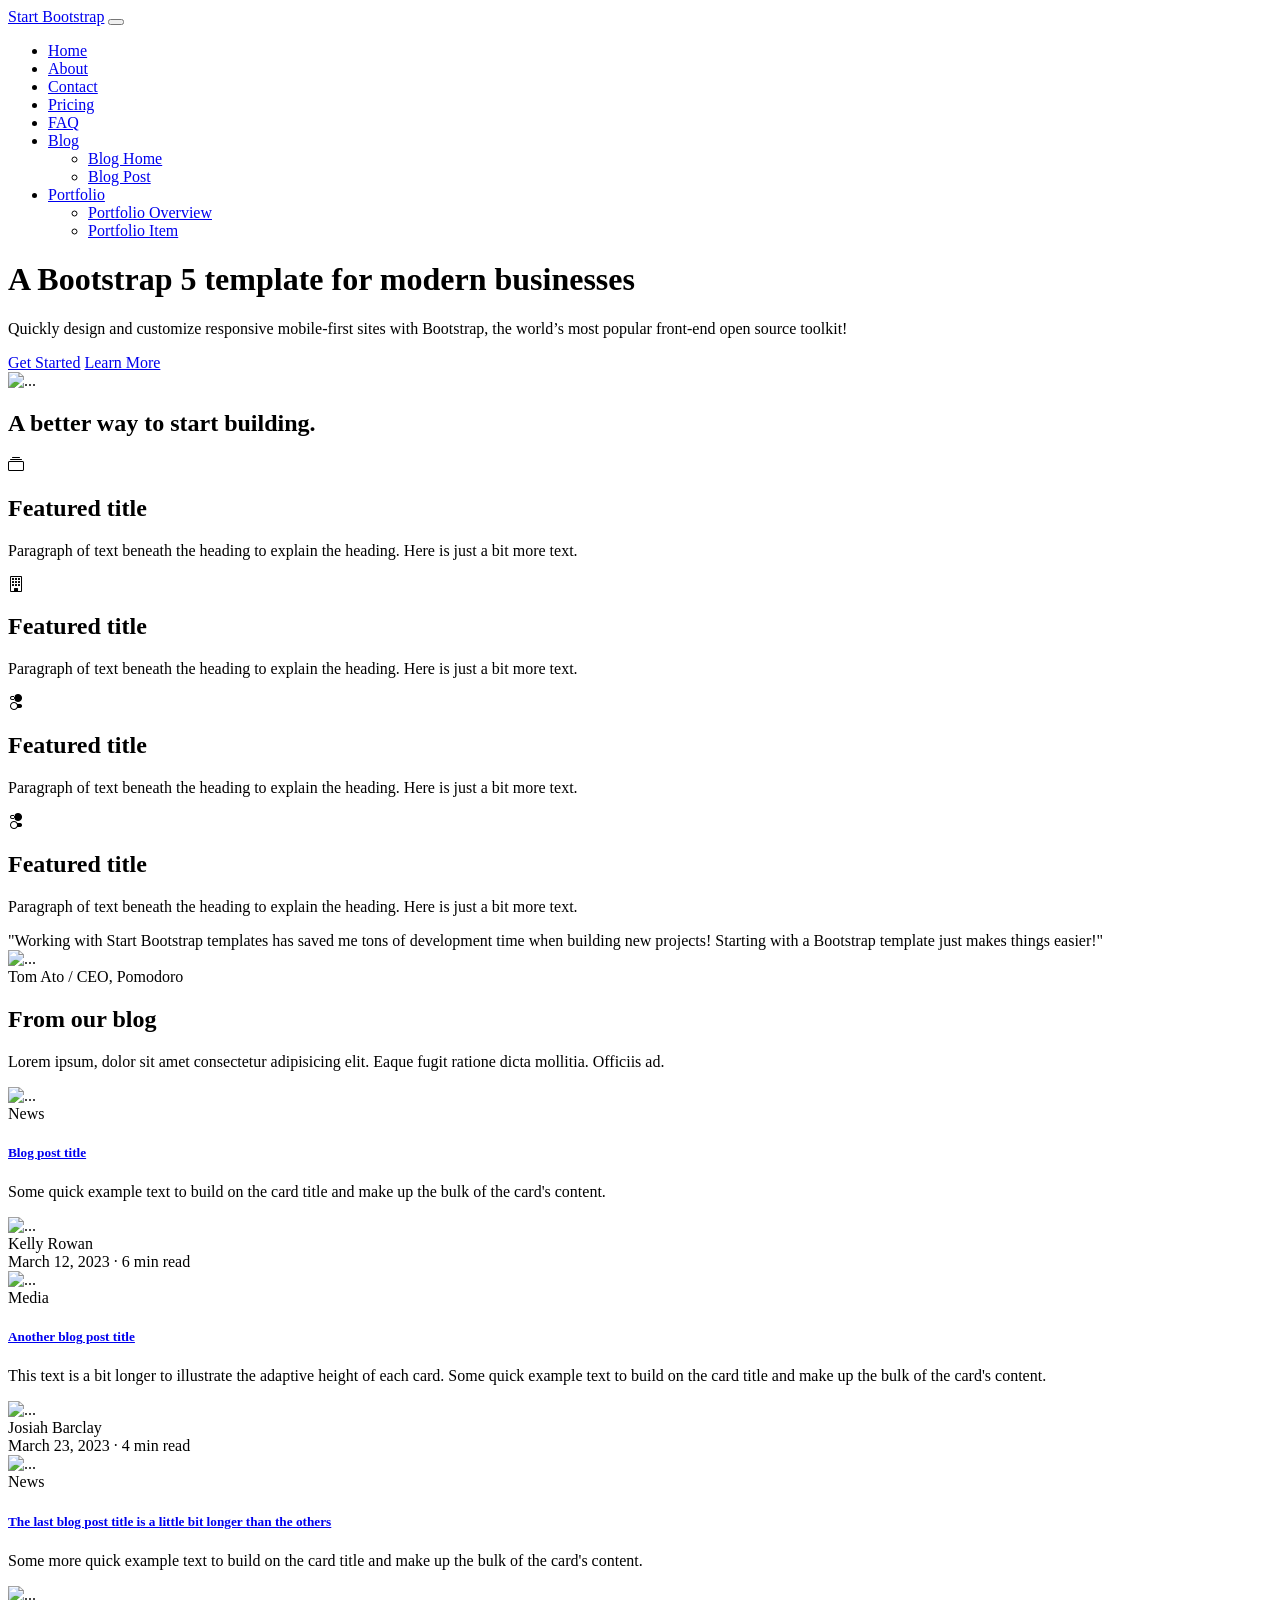
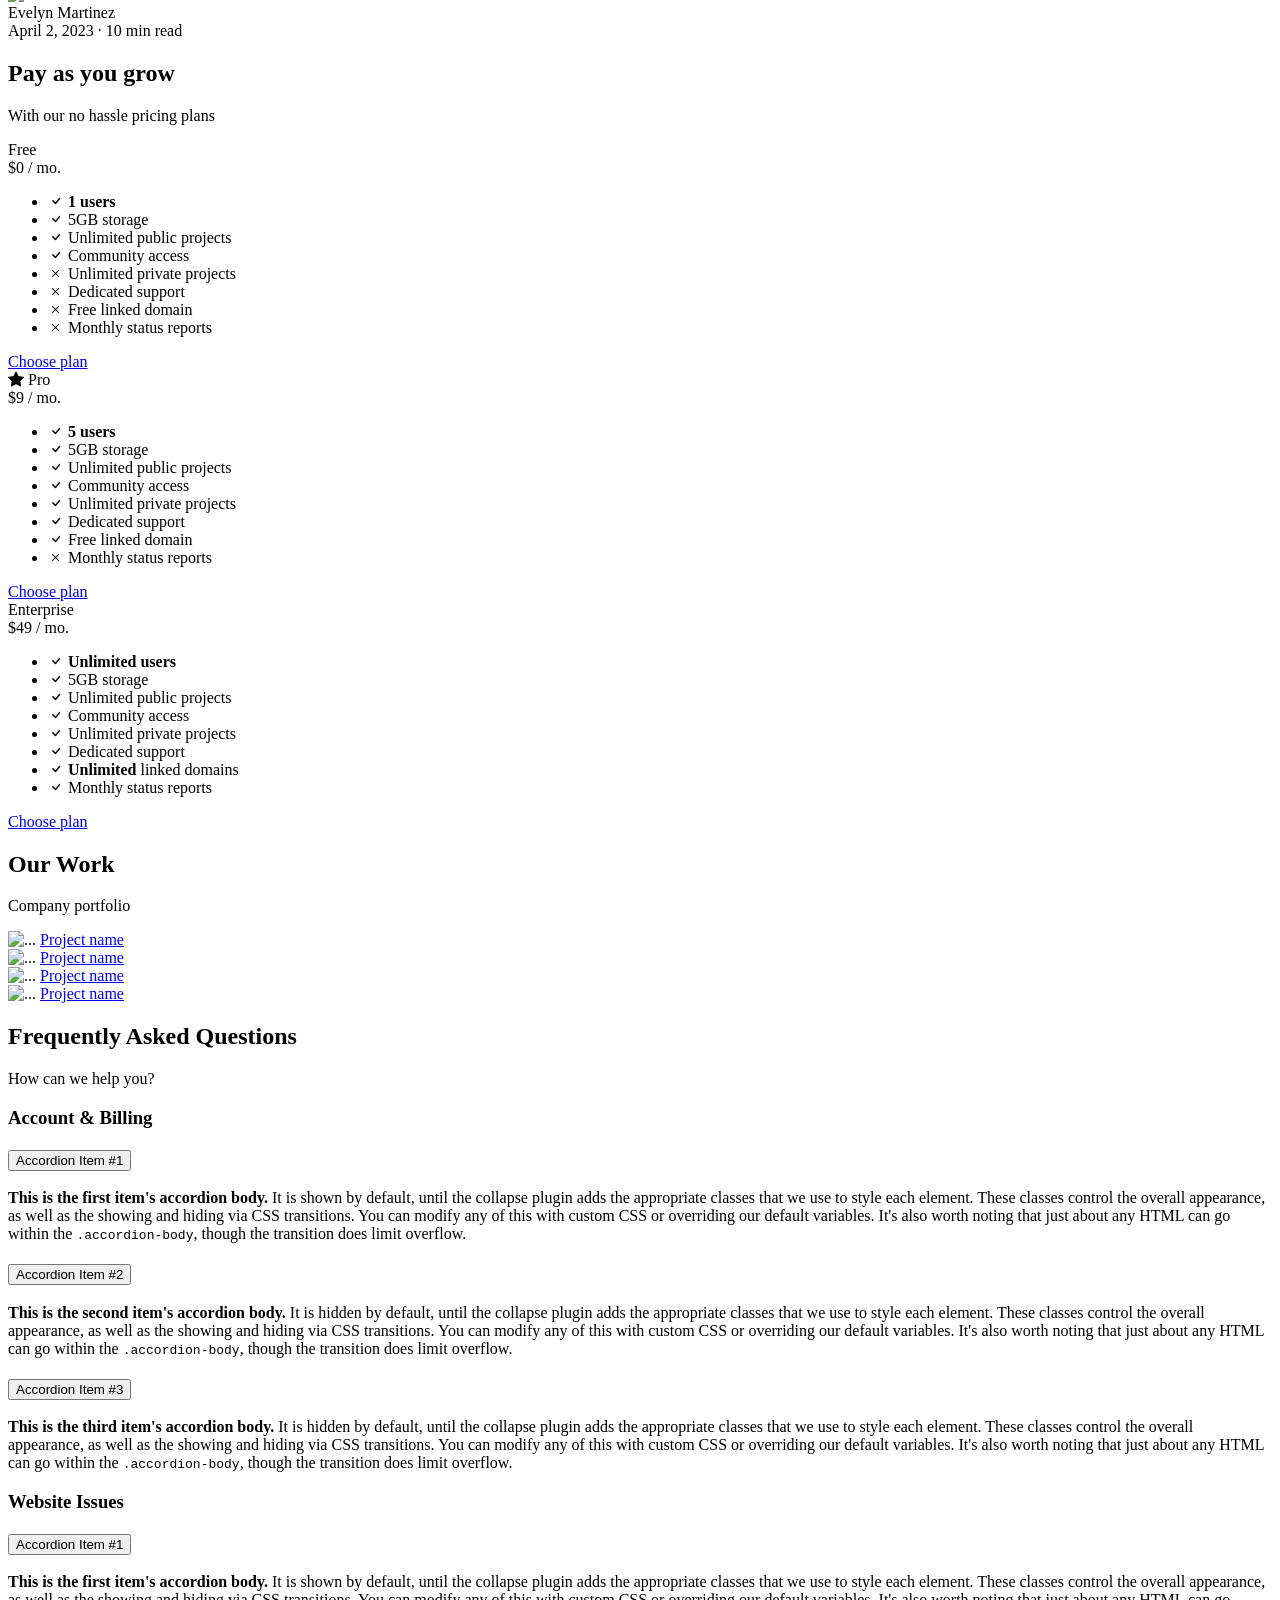
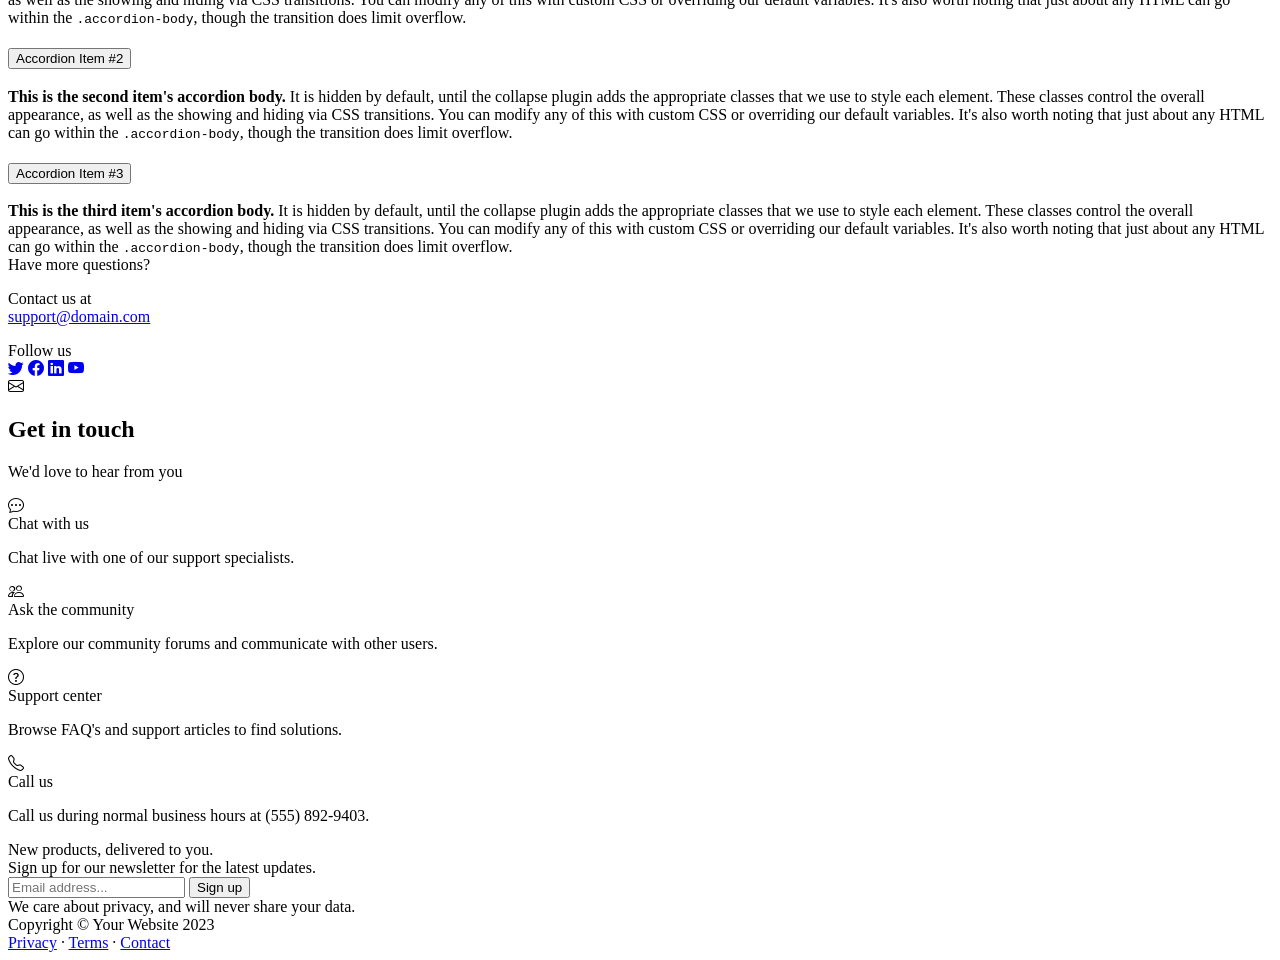
==== index.html @ d81dac45 "Initial commit" ====
<!DOCTYPE html>
<html lang="en">
    <head>
        <meta charset="utf-8" />
        <meta name="viewport" content="width=device-width, initial-scale=1, shrink-to-fit=no" />
        <meta name="description" content="" />
        <meta name="author" content="" />
        <title>Modern Business - Start Bootstrap Template</title>
        <!-- Favicon-->
        <link rel="icon" type="image/x-icon" href="assets/favicon.ico" />
        <!-- Bootstrap icons-->
        <link href="https://cdn.jsdelivr.net/npm/bootstrap-icons@1.5.0/font/bootstrap-icons.css" rel="stylesheet" />
        <!-- Core theme CSS (includes Bootstrap)-->
        <link href="css/styles.css" rel="stylesheet" />
    </head>
    <body class="d-flex flex-column h-100">
        <main class="flex-shrink-0">
            <!-- Navigation: persistent top bar for primary site routes -->
            <nav class="navbar navbar-expand-lg navbar-dark bg-dark">
                <div class="container px-5">
                    <a class="navbar-brand" href="index.html">Start Bootstrap</a>
                    <button class="navbar-toggler" type="button" data-bs-toggle="collapse" data-bs-target="#navbarSupportedContent" aria-controls="navbarSupportedContent" aria-expanded="false" aria-label="Toggle navigation"><span class="navbar-toggler-icon"></span></button>
                    <div class="collapse navbar-collapse" id="navbarSupportedContent">
                        <ul class="navbar-nav ms-auto mb-2 mb-lg-0">
                            <li class="nav-item"><a class="nav-link" href="index.html">Home</a></li>
                            <li class="nav-item"><a class="nav-link" href="about.html">About</a></li>
                            <li class="nav-item"><a class="nav-link" href="#contact">Contact</a></li>
                            <li class="nav-item"><a class="nav-link" href="#pricing">Pricing</a></li>
                            <li class="nav-item"><a class="nav-link" href="#faq">FAQ</a></li>
                            <li class="nav-item dropdown">
                                <a class="nav-link dropdown-toggle" id="navbarDropdownBlog" href="#" role="button" data-bs-toggle="dropdown" aria-expanded="false">Blog</a>
                                <ul class="dropdown-menu dropdown-menu-end" aria-labelledby="navbarDropdownBlog">
                                    <li><a class="dropdown-item" href="index.html#blog-home">Blog Home</a></li>
                                    <li><a class="dropdown-item" href="blog-post.html">Blog Post</a></li>
                                </ul>
                            </li>
                            <li class="nav-item dropdown">
                                <a class="nav-link dropdown-toggle" id="navbarDropdownPortfolio" href="#" role="button" data-bs-toggle="dropdown" aria-expanded="false">Portfolio</a>
                                <ul class="dropdown-menu dropdown-menu-end" aria-labelledby="navbarDropdownPortfolio">
                                    <li><a class="dropdown-item" href="index.html#portfolio-overview">Portfolio Overview</a></li>
                                    <li><a class="dropdown-item" href="portfolio-item.html">Portfolio Item</a></li>
                                </ul>
                            </li>
                        </ul>
                    </div>
                </div>
            </nav>
            <!-- Header: hero with primary messaging and CTA -->
            <header class="bg-dark py-5">
                <div class="container px-5">
                    <div class="row gx-5 align-items-center justify-content-center">
                        <div class="col-lg-8 col-xl-7 col-xxl-6">
                            <div class="my-5 text-center text-xl-start">
                                <h1 class="display-5 fw-bolder text-white mb-2">A Bootstrap 5 template for modern businesses</h1>
                                <p class="lead fw-normal text-white-50 mb-4">Quickly design and customize responsive mobile-first sites with Bootstrap, the world’s most popular front-end open source toolkit!</p>
                                <div class="d-grid gap-3 d-sm-flex justify-content-sm-center justify-content-xl-start">
                                    <a class="btn btn-primary btn-lg px-4 me-sm-3" href="#features">Get Started</a>
                                    <a class="btn btn-outline-light btn-lg px-4" href="#!">Learn More</a>
                                </div>
                            </div>
                        </div>
                        <div class="col-xl-5 col-xxl-6 d-none d-xl-block text-center"><img class="img-fluid rounded-3 my-5" src="https://dummyimage.com/600x400/343a40/6c757d" alt="..." width="600" height="400" /></div>
                    </div>
                </div>
            </header>
            <!-- Features section: four key value props -->
            <section class="py-5" id="features">
                <div class="container px-5 my-5">
                    <div class="row gx-5">
                        <div class="col-lg-4 mb-5 mb-lg-0"><h2 class="fw-bolder mb-0">A better way to start building.</h2></div>
                        <div class="col-lg-8">
                            <div class="row gx-5 row-cols-1 row-cols-md-2">
                                <div class="col mb-5 h-100">
                                    <div class="feature bg-primary bg-gradient text-white rounded-3 mb-3"><i class="bi bi-collection"></i></div>
                                    <h2 class="h5">Featured title</h2>
                                    <p class="mb-0">Paragraph of text beneath the heading to explain the heading. Here is just a bit more text.</p>
                                </div>
                                <div class="col mb-5 h-100">
                                    <div class="feature bg-primary bg-gradient text-white rounded-3 mb-3"><i class="bi bi-building"></i></div>
                                    <h2 class="h5">Featured title</h2>
                                    <p class="mb-0">Paragraph of text beneath the heading to explain the heading. Here is just a bit more text.</p>
                                </div>
                                <div class="col mb-5 mb-md-0 h-100">
                                    <div class="feature bg-primary bg-gradient text-white rounded-3 mb-3"><i class="bi bi-toggles2"></i></div>
                                    <h2 class="h5">Featured title</h2>
                                    <p class="mb-0">Paragraph of text beneath the heading to explain the heading. Here is just a bit more text.</p>
                                </div>
                                <div class="col h-100">
                                    <div class="feature bg-primary bg-gradient text-white rounded-3 mb-3"><i class="bi bi-toggles2"></i></div>
                                    <h2 class="h5">Featured title</h2>
                                    <p class="mb-0">Paragraph of text beneath the heading to explain the heading. Here is just a bit more text.</p>
                                </div>
                            </div>
                        </div>
                    </div>
                </div>
            </section>
            <!-- Testimonial section: social proof -->
            <div class="py-5 bg-light">
                <div class="container px-5 my-5">
                    <div class="row gx-5 justify-content-center">
                        <div class="col-lg-10 col-xl-7">
                            <div class="text-center">
                                <div class="fs-4 mb-4 fst-italic">"Working with Start Bootstrap templates has saved me tons of development time when building new projects! Starting with a Bootstrap template just makes things easier!"</div>
                                <div class="d-flex align-items-center justify-content-center">
                                    <img class="rounded-circle me-3" src="https://dummyimage.com/40x40/ced4da/6c757d" alt="..." width="40" height="40" />
                                    <div class="fw-bold">
                                        Tom Ato
                                        <span class="fw-bold text-primary mx-1">/</span>
                                        CEO, Pomodoro
                                    </div>
                                </div>
                            </div>
                        </div>
                    </div>
                </div>
            </div>
            <!-- Blog preview section: three recent posts preview -->
            <section class="py-5">
                <div class="container px-5 my-5">
                    <div class="row gx-5 justify-content-center">
                        <div class="col-lg-8 col-xl-6">
                            <div class="text-center">
                                <h2 class="fw-bolder">From our blog</h2>
                                <p class="lead fw-normal text-muted mb-5">Lorem ipsum, dolor sit amet consectetur adipisicing elit. Eaque fugit ratione dicta mollitia. Officiis ad.</p>
                            </div>
                        </div>
                    </div>
                    <div class="row gx-5">
                        <div class="col-lg-4 mb-5">
                            <div class="card h-100 shadow border-0">
                                <img class="card-img-top" src="https://dummyimage.com/600x350/ced4da/6c757d" alt="..." width="600" height="350" />
                                <div class="card-body p-4">
                                    <div class="badge bg-primary bg-gradient rounded-pill mb-2">News</div>
                                    <a class="text-decoration-none link-dark stretched-link" href="#!"><h5 class="card-title mb-3">Blog post title</h5></a>
                                    <p class="card-text mb-0">Some quick example text to build on the card title and make up the bulk of the card's content.</p>
                                </div>
                                <div class="card-footer p-4 pt-0 bg-transparent border-top-0">
                                    <div class="d-flex align-items-end justify-content-between">
                                        <div class="d-flex align-items-center">
                                            <img class="rounded-circle me-3" src="https://dummyimage.com/40x40/ced4da/6c757d" alt="..." width="40" height="40" />
                                            <div class="small">
                                                <div class="fw-bold">Kelly Rowan</div>
                                                <div class="text-muted">March 12, 2023 &middot; 6 min read</div>
                                            </div>
                                        </div>
                                    </div>
                                </div>
                            </div>
                        </div>
                        <div class="col-lg-4 mb-5">
                            <div class="card h-100 shadow border-0">
                                <img class="card-img-top" src="https://dummyimage.com/600x350/adb5bd/495057" alt="..." width="600" height="350" />
                                <div class="card-body p-4">
                                    <div class="badge bg-primary bg-gradient rounded-pill mb-2">Media</div>
                                    <a class="text-decoration-none link-dark stretched-link" href="#!"><h5 class="card-title mb-3">Another blog post title</h5></a>
                                    <p class="card-text mb-0">This text is a bit longer to illustrate the adaptive height of each card. Some quick example text to build on the card title and make up the bulk of the card's content.</p>
                                </div>
                                <div class="card-footer p-4 pt-0 bg-transparent border-top-0">
                                    <div class="d-flex align-items-end justify-content-between">
                                        <div class="d-flex align-items-center">
                                            <img class="rounded-circle me-3" src="https://dummyimage.com/40x40/ced4da/6c757d" alt="..." width="40" height="40" />
                                            <div class="small">
                                                <div class="fw-bold">Josiah Barclay</div>
                                                <div class="text-muted">March 23, 2023 &middot; 4 min read</div>
                                            </div>
                                        </div>
                                    </div>
                                </div>
                            </div>
                        </div>
                        <div class="col-lg-4 mb-5">
                            <div class="card h-100 shadow border-0">
                                <img class="card-img-top" src="https://dummyimage.com/600x350/6c757d/343a40" alt="..." width="600" height="350" />
                                <div class="card-body p-4">
                                    <div class="badge bg-primary bg-gradient rounded-pill mb-2">News</div>
                                    <a class="text-decoration-none link-dark stretched-link" href="#!"><h5 class="card-title mb-3">The last blog post title is a little bit longer than the others</h5></a>
                                    <p class="card-text mb-0">Some more quick example text to build on the card title and make up the bulk of the card's content.</p>
                                </div>
                                <div class="card-footer p-4 pt-0 bg-transparent border-top-0">
                                    <div class="d-flex align-items-end justify-content-between">
                                        <div class="d-flex align-items-center">
                                            <img class="rounded-circle me-3" src="https://dummyimage.com/40x40/ced4da/6c757d" alt="..." width="40" height="40" />
                                            <div class="small">
                                                <div class="fw-bold">Evelyn Martinez</div>
                                                <div class="text-muted">April 2, 2023 &middot; 10 min read</div>
                                            </div>
                                        </div>
                                    </div>
                                </div>
                            </div>
                        </div>
                    </div>
                    <!-- Pricing section: migrated from pricing.html -->
                    <section class="bg-light py-5" id="pricing">
                        <div class="container px-5 my-5">
                            <div class="text-center mb-5">
                                <h2 class="fw-bolder">Pay as you grow</h2>
                                <p class="lead fw-normal text-muted mb-0">With our no hassle pricing plans</p>
                            </div>
                            <div class="row gx-5 justify-content-center">
                                <div class="col-lg-6 col-xl-4">
                                    <div class="card mb-5 mb-xl-0">
                                        <div class="card-body p-5">
                                            <div class="small text-uppercase fw-bold text-muted">Free</div>
                                            <div class="mb-3"><span class="display-4 fw-bold">$0</span> <span class="text-muted">/ mo.</span></div>
                                            <ul class="list-unstyled mb-4">
                                                <li class="mb-2"><i class="bi bi-check text-primary"></i><strong> 1 users</strong></li>
                                                <li class="mb-2"><i class="bi bi-check text-primary"></i> 5GB storage</li>
                                                <li class="mb-2"><i class="bi bi-check text-primary"></i> Unlimited public projects</li>
                                                <li class="mb-2"><i class="bi bi-check text-primary"></i> Community access</li>
                                                <li class="mb-2 text-muted"><i class="bi bi-x"></i> Unlimited private projects</li>
                                                <li class="mb-2 text-muted"><i class="bi bi-x"></i> Dedicated support</li>
                                                <li class="mb-2 text-muted"><i class="bi bi-x"></i> Free linked domain</li>
                                                <li class="text-muted"><i class="bi bi-x"></i> Monthly status reports</li>
                                            </ul>
                                            <div class="d-grid"><a class="btn btn-outline-primary" href="#contact">Choose plan</a></div>
                                        </div>
                                    </div>
                                </div>
                                <div class="col-lg-6 col-xl-4">
                                    <div class="card mb-5 mb-xl-0">
                                        <div class="card-body p-5">
                                            <div class="small text-uppercase fw-bold"><i class="bi bi-star-fill text-warning"></i> Pro</div>
                                            <div class="mb-3"><span class="display-4 fw-bold">$9</span> <span class="text-muted">/ mo.</span></div>
                                            <ul class="list-unstyled mb-4">
                                                <li class="mb-2"><i class="bi bi-check text-primary"></i><strong> 5 users</strong></li>
                                                <li class="mb-2"><i class="bi bi-check text-primary"></i> 5GB storage</li>
                                                <li class="mb-2"><i class="bi bi-check text-primary"></i> Unlimited public projects</li>
                                                <li class="mb-2"><i class="bi bi-check text-primary"></i> Community access</li>
                                                <li class="mb-2"><i class="bi bi-check text-primary"></i> Unlimited private projects</li>
                                                <li class="mb-2"><i class="bi bi-check text-primary"></i> Dedicated support</li>
                                                <li class="mb-2"><i class="bi bi-check text-primary"></i> Free linked domain</li>
                                                <li class="text-muted"><i class="bi bi-x"></i> Monthly status reports</li>
                                            </ul>
                                            <div class="d-grid"><a class="btn btn-primary" href="#contact">Choose plan</a></div>
                                        </div>
                                    </div>
                                </div>
                                <div class="col-lg-6 col-xl-4">
                                    <div class="card">
                                        <div class="card-body p-5">
                                            <div class="small text-uppercase fw-bold text-muted">Enterprise</div>
                                            <div class="mb-3"><span class="display-4 fw-bold">$49</span> <span class="text-muted">/ mo.</span></div>
                                            <ul class="list-unstyled mb-4">
                                                <li class="mb-2"><i class="bi bi-check text-primary"></i><strong> Unlimited users</strong></li>
                                                <li class="mb-2"><i class="bi bi-check text-primary"></i> 5GB storage</li>
                                                <li class="mb-2"><i class="bi bi-check text-primary"></i> Unlimited public projects</li>
                                                <li class="mb-2"><i class="bi bi-check text-primary"></i> Community access</li>
                                                <li class="mb-2"><i class="bi bi-check text-primary"></i> Unlimited private projects</li>
                                                <li class="mb-2"><i class="bi bi-check text-primary"></i> Dedicated support</li>
                                                <li class="mb-2"><i class="bi bi-check text-primary"></i><strong> Unlimited</strong> linked domains</li>
                                                <li class="text-muted"><i class="bi bi-check text-primary"></i> Monthly status reports</li>
                                            </ul>
                                            <div class="d-grid"><a class="btn btn-outline-primary" href="#contact">Choose plan</a></div>
                                        </div>
                                    </div>
                                </div>
                            </div>
                        </div>
                    </section>
                    <!-- Portfolio Overview section: migrated summary from portfolio-overview.html -->
                    <section class="py-5 bg-light" id="portfolio-overview">
                        <div class="container px-5 my-5">
                            <div class="text-center mb-5">
                                <h2 class="fw-bolder">Our Work</h2>
                                <p class="lead fw-normal text-muted mb-0">Company portfolio</p>
                            </div>
                            <div class="row gx-5">
                                <div class="col-lg-6">
                                    <div class="position-relative mb-5">
                                        <img class="img-fluid rounded-3 mb-3" src="https://dummyimage.com/600x400/343a40/6c757d" alt="..." width="600" height="400" />
                                        <a class="h3 fw-bolder text-decoration-none link-dark stretched-link" href="portfolio-item.html">Project name</a>
                                    </div>
                                </div>
                                <div class="col-lg-6">
                                    <div class="position-relative mb-5">
                                        <img class="img-fluid rounded-3 mb-3" src="https://dummyimage.com/600x400/343a40/6c757d" alt="..." width="600" height="400" />
                                        <a class="h3 fw-bolder text-decoration-none link-dark stretched-link" href="portfolio-item.html">Project name</a>
                                    </div>
                                </div>
                                <div class="col-lg-6">
                                    <div class="position-relative mb-5 mb-lg-0">
                                        <img class="img-fluid rounded-3 mb-3" src="https://dummyimage.com/600x400/343a40/6c757d" alt="..." width="600" height="400" />
                                        <a class="h3 fw-bolder text-decoration-none link-dark stretched-link" href="portfolio-item.html">Project name</a>
                                    </div>
                                </div>
                                <div class="col-lg-6">
                                    <div class="position-relative">
                                        <img class="img-fluid rounded-3 mb-3" src="https://dummyimage.com/600x400/343a40/6c757d" alt="..." width="600" height="400" />
                                        <a class="h3 fw-bolder text-decoration-none link-dark stretched-link" href="portfolio-item.html">Project name</a>
                                    </div>
                                </div>
                            </div>
                        </div>
                    </section>
               
                    <!-- FAQ section: migrated from faq.html (second to last) -->
                    <section class="py-5" id="faq">
                        <div class="container px-5 my-5">
                            <div class="text-center mb-5">
                                <h2 class="fw-bolder">Frequently Asked Questions</h2>
                                <p class="lead fw-normal text-muted mb-0">How can we help you?</p>
                            </div>
                            <div class="row gx-5">
                                <div class="col-xl-8">
                                    <h3 class="fw-bolder mb-3">Account &amp; Billing</h3>
                                    <div class="accordion mb-5" id="accordionAccount">
                                        <div class="accordion-item">
                                            <h3 class="accordion-header" id="accHeadingOne"><button class="accordion-button" type="button" data-bs-toggle="collapse" data-bs-target="#accCollapseOne" aria-expanded="true" aria-controls="accCollapseOne">Accordion Item #1</button></h3>
                                            <div class="accordion-collapse collapse show" id="accCollapseOne" aria-labelledby="accHeadingOne" data-bs-parent="#accordionAccount">
                                                <div class="accordion-body"><strong>This is the first item's accordion body.</strong> It is shown by default, until the collapse plugin adds the appropriate classes that we use to style each element. These classes control the overall appearance, as well as the showing and hiding via CSS transitions. You can modify any of this with custom CSS or overriding our default variables. It's also worth noting that just about any HTML can go within the <code>.accordion-body</code>, though the transition does limit overflow.</div>
                                            </div>
                                        </div>
                                        <div class="accordion-item">
                                            <h3 class="accordion-header" id="accHeadingTwo"><button class="accordion-button collapsed" type="button" data-bs-toggle="collapse" data-bs-target="#accCollapseTwo" aria-expanded="false" aria-controls="accCollapseTwo">Accordion Item #2</button></h3>
                                            <div class="accordion-collapse collapse" id="accCollapseTwo" aria-labelledby="accHeadingTwo" data-bs-parent="#accordionAccount">
                                                <div class="accordion-body"><strong>This is the second item's accordion body.</strong> It is hidden by default, until the collapse plugin adds the appropriate classes that we use to style each element. These classes control the overall appearance, as well as the showing and hiding via CSS transitions. You can modify any of this with custom CSS or overriding our default variables. It's also worth noting that just about any HTML can go within the <code>.accordion-body</code>, though the transition does limit overflow.</div>
                                            </div>
                                        </div>
                                        <div class="accordion-item">
                                            <h3 class="accordion-header" id="accHeadingThree"><button class="accordion-button collapsed" type="button" data-bs-toggle="collapse" data-bs-target="#accCollapseThree" aria-expanded="false" aria-controls="accCollapseThree">Accordion Item #3</button></h3>
                                            <div class="accordion-collapse collapse" id="accCollapseThree" aria-labelledby="accHeadingThree" data-bs-parent="#accordionAccount">
                                                <div class="accordion-body"><strong>This is the third item's accordion body.</strong> It is hidden by default, until the collapse plugin adds the appropriate classes that we use to style each element. These classes control the overall appearance, as well as the showing and hiding via CSS transitions. You can modify any of this with custom CSS or overriding our default variables. It's also worth noting that just about any HTML can go within the <code>.accordion-body</code>, though the transition does limit overflow.</div>
                                            </div>
                                        </div>
                                    </div>
                                    <h3 class="fw-bolder mb-3">Website Issues</h3>
                                    <div class="accordion mb-5 mb-xl-0" id="accordionWebsite">
                                        <div class="accordion-item">
                                            <h3 class="accordion-header" id="webHeadingOne"><button class="accordion-button" type="button" data-bs-toggle="collapse" data-bs-target="#webCollapseOne" aria-expanded="true" aria-controls="webCollapseOne">Accordion Item #1</button></h3>
                                            <div class="accordion-collapse collapse show" id="webCollapseOne" aria-labelledby="webHeadingOne" data-bs-parent="#accordionWebsite">
                                                <div class="accordion-body"><strong>This is the first item's accordion body.</strong> It is shown by default, until the collapse plugin adds the appropriate classes that we use to style each element. These classes control the overall appearance, as well as the showing and hiding via CSS transitions. You can modify any of this with custom CSS or overriding our default variables. It's also worth noting that just about any HTML can go within the <code>.accordion-body</code>, though the transition does limit overflow.</div>
                                            </div>
                                        </div>
                                        <div class="accordion-item">
                                            <h3 class="accordion-header" id="webHeadingTwo"><button class="accordion-button collapsed" type="button" data-bs-toggle="collapse" data-bs-target="#webCollapseTwo" aria-expanded="false" aria-controls="webCollapseTwo">Accordion Item #2</button></h3>
                                            <div class="accordion-collapse collapse" id="webCollapseTwo" aria-labelledby="webHeadingTwo" data-bs-parent="#accordionWebsite">
                                                <div class="accordion-body"><strong>This is the second item's accordion body.</strong> It is hidden by default, until the collapse plugin adds the appropriate classes that we use to style each element. These classes control the overall appearance, as well as the showing and hiding via CSS transitions. You can modify any of this with custom CSS or overriding our default variables. It's also worth noting that just about any HTML can go within the <code>.accordion-body</code>, though the transition does limit overflow.</div>
                                            </div>
                                        </div>
                                        <div class="accordion-item">
                                            <h3 class="accordion-header" id="webHeadingThree"><button class="accordion-button collapsed" type="button" data-bs-toggle="collapse" data-bs-target="#webCollapseThree" aria-expanded="false" aria-controls="webCollapseThree">Accordion Item #3</button></h3>
                                            <div class="accordion-collapse collapse" id="webCollapseThree" aria-labelledby="webHeadingThree" data-bs-parent="#accordionWebsite">
                                                <div class="accordion-body"><strong>This is the third item's accordion body.</strong> It is hidden by default, until the collapse plugin adds the appropriate classes that we use to style each element. These classes control the overall appearance, as well as the showing and hiding via CSS transitions. You can modify any of this with custom CSS or overriding our default variables. It's also worth noting that just about any HTML can go within the <code>.accordion-body</code>, though the transition does limit overflow.</div>
                                            </div>
                                        </div>
                                    </div>
                                </div>
                                <div class="col-xl-4">
                                    <div class="card border-0 bg-light mt-xl-5">
                                        <div class="card-body p-4 py-lg-5">
                                            <div class="d-flex align-items-center justify-content-center">
                                                <div class="text-center">
                                                    <div class="h6 fw-bolder">Have more questions?</div>
                                                    <p class="text-muted mb-4">Contact us at<br /><a href="mailto:support@domain.com">support@domain.com</a></p>
                                                    <div class="h6 fw-bolder">Follow us</div>
                                                    <a class="fs-5 px-2 link-dark" href="#"><i class="bi-twitter"></i></a>
                                                    <a class="fs-5 px-2 link-dark" href="#"><i class="bi-facebook"></i></a>
                                                    <a class="fs-5 px-2 link-dark" href="#"><i class="bi-linkedin"></i></a>
                                                    <a class="fs-5 px-2 link-dark" href="#"><i class="bi-youtube"></i></a>
                                                </div>
                                            </div>
                                        </div>
                                    </div>
                                </div>
                            </div>
                        </div>
                    </section>
                    <!-- Contact section: last before footer -->
                    <section class="py-5" id="contact">
                        <div class="container px-5">
                            <div class="bg-light rounded-3 py-5 px-4 px-md-5 mb-5">
                                <div class="text-center mb-5">
                                    <div class="feature bg-primary bg-gradient text-white rounded-3 mb-3"><i class="bi bi-envelope"></i></div>
                                    <h2 class="fw-bolder">Get in touch</h2>
                                    <p class="lead fw-normal text-muted mb-0">We'd love to hear from you</p>
                                </div>
                            <div class="row gx-5 justify-content-center">
                                <div class="col-lg-8 col-xl-6">
                                    <!--
                                      PANDA CONTACT FORM
                                      ==================
                                      This block renders the Panda Contact Form.

                                      Usage:
                                      - Place the <div data-panda-contact> where the form should appear.
                                      - The external script automatically renders the form and handles submission.

                                      Required:
                                      - data-panda-contact  → form mount point
                                      - data-endpoint       → backend POST URL (Supabase function)
                                      - data-to-email       → destination email (validated server-side)

                                      Rules:
                                      - Do NOT add a <form> inside this div.
                                      - Do NOT add input fields manually.
                                      - Do NOT remove required data attributes.
                                      - Include the script ONLY ONCE per page.
                                    -->
                                    <div
                                      data-panda-contact
                                      data-endpoint="https://bfwqdadlcyndtaqmqtci.supabase.co/functions/v1/panda-contact"
                                      data-to-email="contact@yourdomain.com"
                                      data-success="Thanks! We’ll get back to you shortly."
                                    ></div>
                                </div>
                            </div>
                            </div>
                            <div class="row gx-5 row-cols-2 row-cols-lg-4 py-5">
                                <div class="col">
                                    <div class="feature bg-primary bg-gradient text-white rounded-3 mb-3"><i class="bi bi-chat-dots"></i></div>
                                    <div class="h5 mb-2">Chat with us</div>
                                    <p class="text-muted mb-0">Chat live with one of our support specialists.</p>
                                </div>
                                <div class="col">
                                    <div class="feature bg-primary bg-gradient text-white rounded-3 mb-3"><i class="bi bi-people"></i></div>
                                    <div class="h5">Ask the community</div>
                                    <p class="text-muted mb-0">Explore our community forums and communicate with other users.</p>
                                </div>
                                <div class="col">
                                    <div class="feature bg-primary bg-gradient text-white rounded-3 mb-3"><i class="bi bi-question-circle"></i></div>
                                    <div class="h5">Support center</div>
                                    <p class="text-muted mb-0">Browse FAQ's and support articles to find solutions.</p>
                                </div>
                                <div class="col">
                                    <div class="feature bg-primary bg-gradient text-white rounded-3 mb-3"><i class="bi bi-telephone"></i></div>
                                    <div class="h5">Call us</div>
                                    <p class="text-muted mb-0">Call us during normal business hours at (555) 892-9403.</p>
                                </div>
                            </div>
                        </div>
                    </section>

                    <!-- Call to action: newsletter sign-up prompt -->
                    <aside class="bg-primary bg-gradient rounded-3 p-4 p-sm-5 mt-5">
                        <div class="d-flex align-items-center justify-content-between flex-column flex-xl-row text-center text-xl-start">
                            <div class="mb-4 mb-xl-0">
                                <div class="fs-3 fw-bold text-white">New products, delivered to you.</div>
                                <div class="text-white-50">Sign up for our newsletter for the latest updates.</div>
                            </div>
                            <div class="ms-xl-4">
                                <div class="input-group mb-2">
                                    <input class="form-control" type="text" placeholder="Email address..." aria-label="Email address..." aria-describedby="button-newsletter" />
                                    <button class="btn btn-outline-light" id="button-newsletter" type="button">Sign up</button>
                                </div>
                                <div class="small text-white-50">We care about privacy, and will never share your data.</div>
                            </div>
                        </div>
                    </aside>
                </div>
            </section>
            
        </main>
        <!-- Footer-->
        <footer class="bg-dark py-4 mt-auto">
            <div class="container px-5">
                <div class="row align-items-center justify-content-between flex-column flex-sm-row">
                    <div class="col-auto"><div class="small m-0 text-white">Copyright &copy; Your Website 2023</div></div>
                    <div class="col-auto">
                        <a class="link-light small" href="#!">Privacy</a>
                        <span class="text-white mx-1">&middot;</span>
                        <a class="link-light small" href="#!">Terms</a>
                        <span class="text-white mx-1">&middot;</span>
                        <a class="link-light small" href="#!">Contact</a>
                    </div>
                </div>
            </div>
        </footer>
        <!-- Bootstrap core JS-->
        <script src="https://cdn.jsdelivr.net/npm/bootstrap@5.2.3/dist/js/bootstrap.bundle.min.js"></script>
        <!-- Core theme JS-->
        <script src="js/scripts.js"></script>
        <!-- Panda Contact Form Script (required) -->
        <script src="https://bfwqdadlcyndtaqmqtci.supabase.co/storage/v1/object/public/pandajs/panda-contact.js" defer></script>

             <!--
          PANDA ELEMENT SELECTION SCRIPT
          ===============================
          Captures all element clicks inside the iframe and sends metadata to Bubble via postMessage.
          Metadata captured: url, width, height, alt
            ⚠ Do NOT remove or modify this script unless explicitly instructed by the admin.
        -->
        <script src="https://bfwqdadlcyndtaqmqtci.supabase.co/storage/v1/object/public/pandajs/panda-element-selection.js" defer></script>

        <!--
          PANDA BRANDING SCRIPT
          ====================
          Handles Panda-specific branding, logos, placeholders, and runtime injection for the iframe/editor.
            ⚠ Do NOT remove or modify this script unless explicitly instructed by the admin.
        -->
        <script src="https://bfwqdadlcyndtaqmqtci.supabase.co/storage/v1/object/public/pandajs/panda-branding.js" defer></script>
        <!--
          PANDA AUTO RELOAD SCRIPT
          ====================
          Handles Panda HMR solution built on railway to hot reload changes in preview.
            ⚠ Do NOT remove or modify this script unless explicitly instructed by the admin.
        -->
        <script>
        const es = new EventSource("/__hmr");
        es.onmessage = () => location.reload();
        </script>
    </body>
</html>
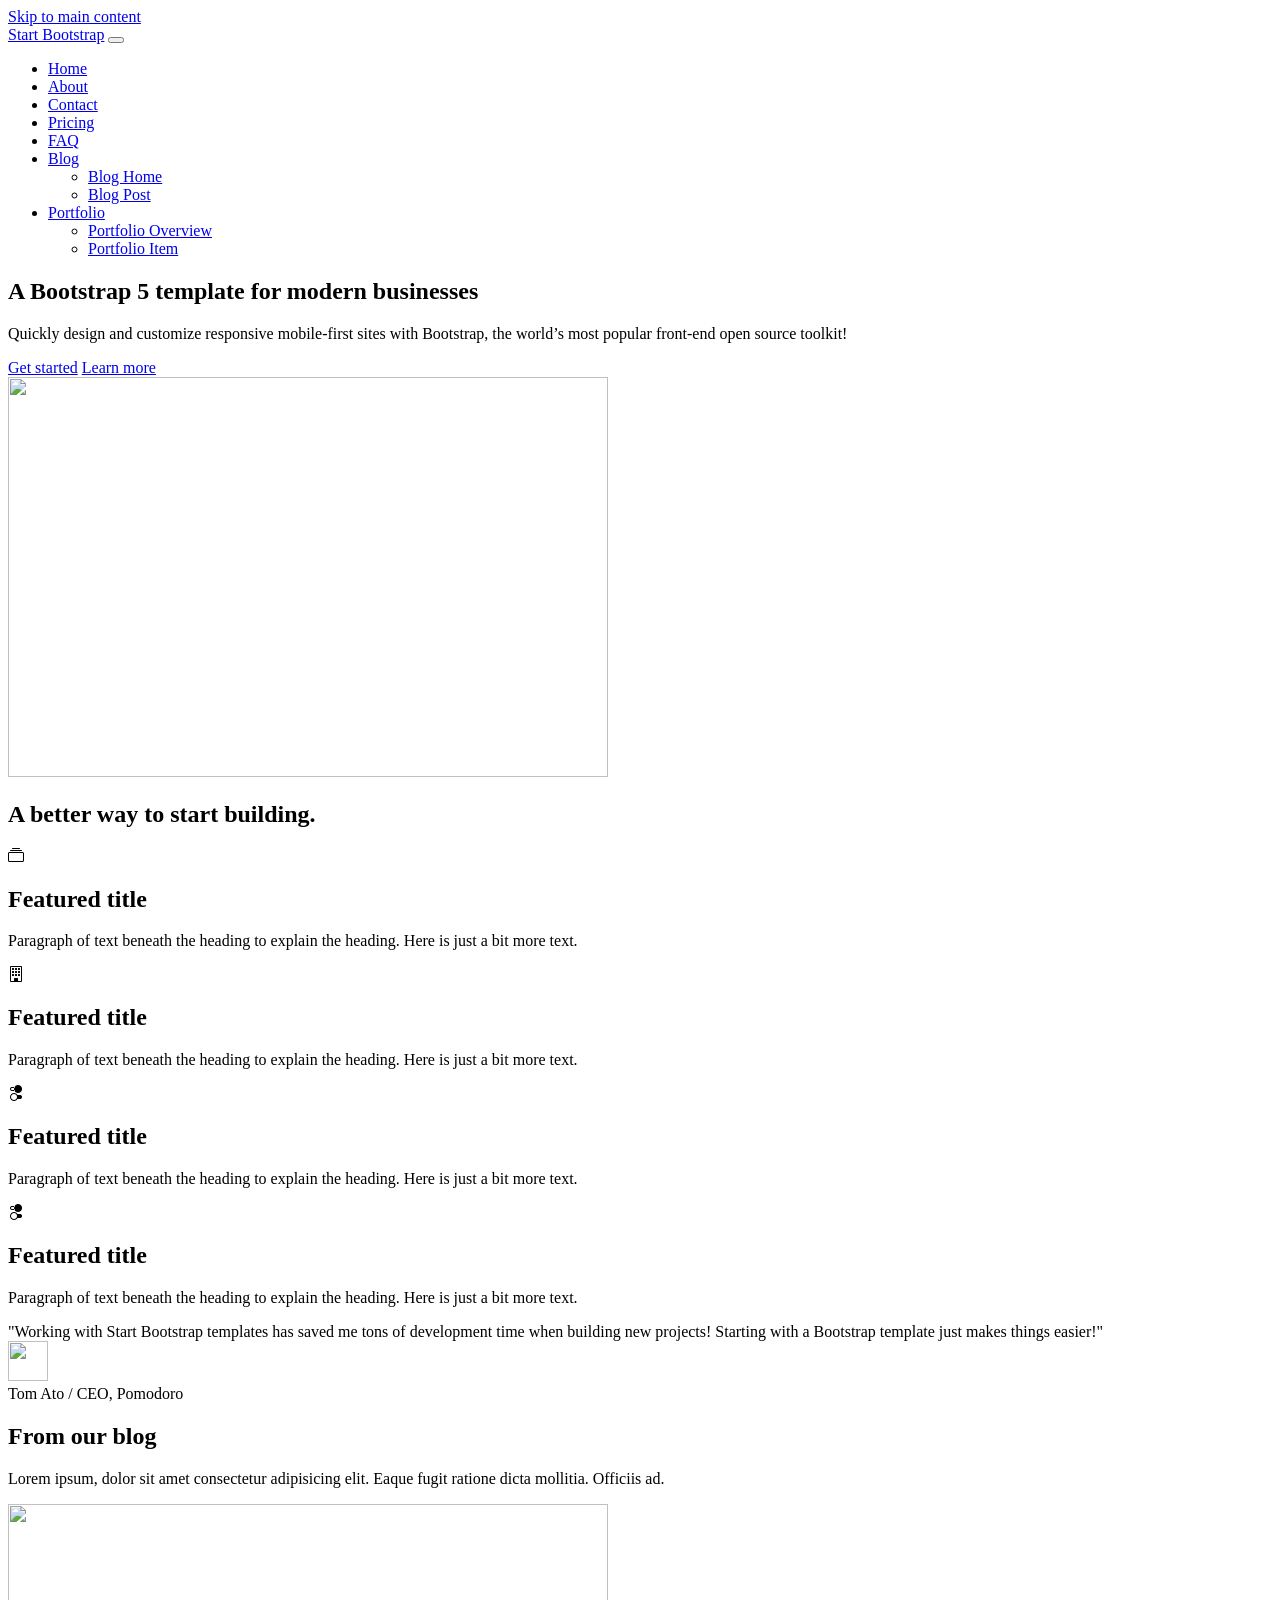
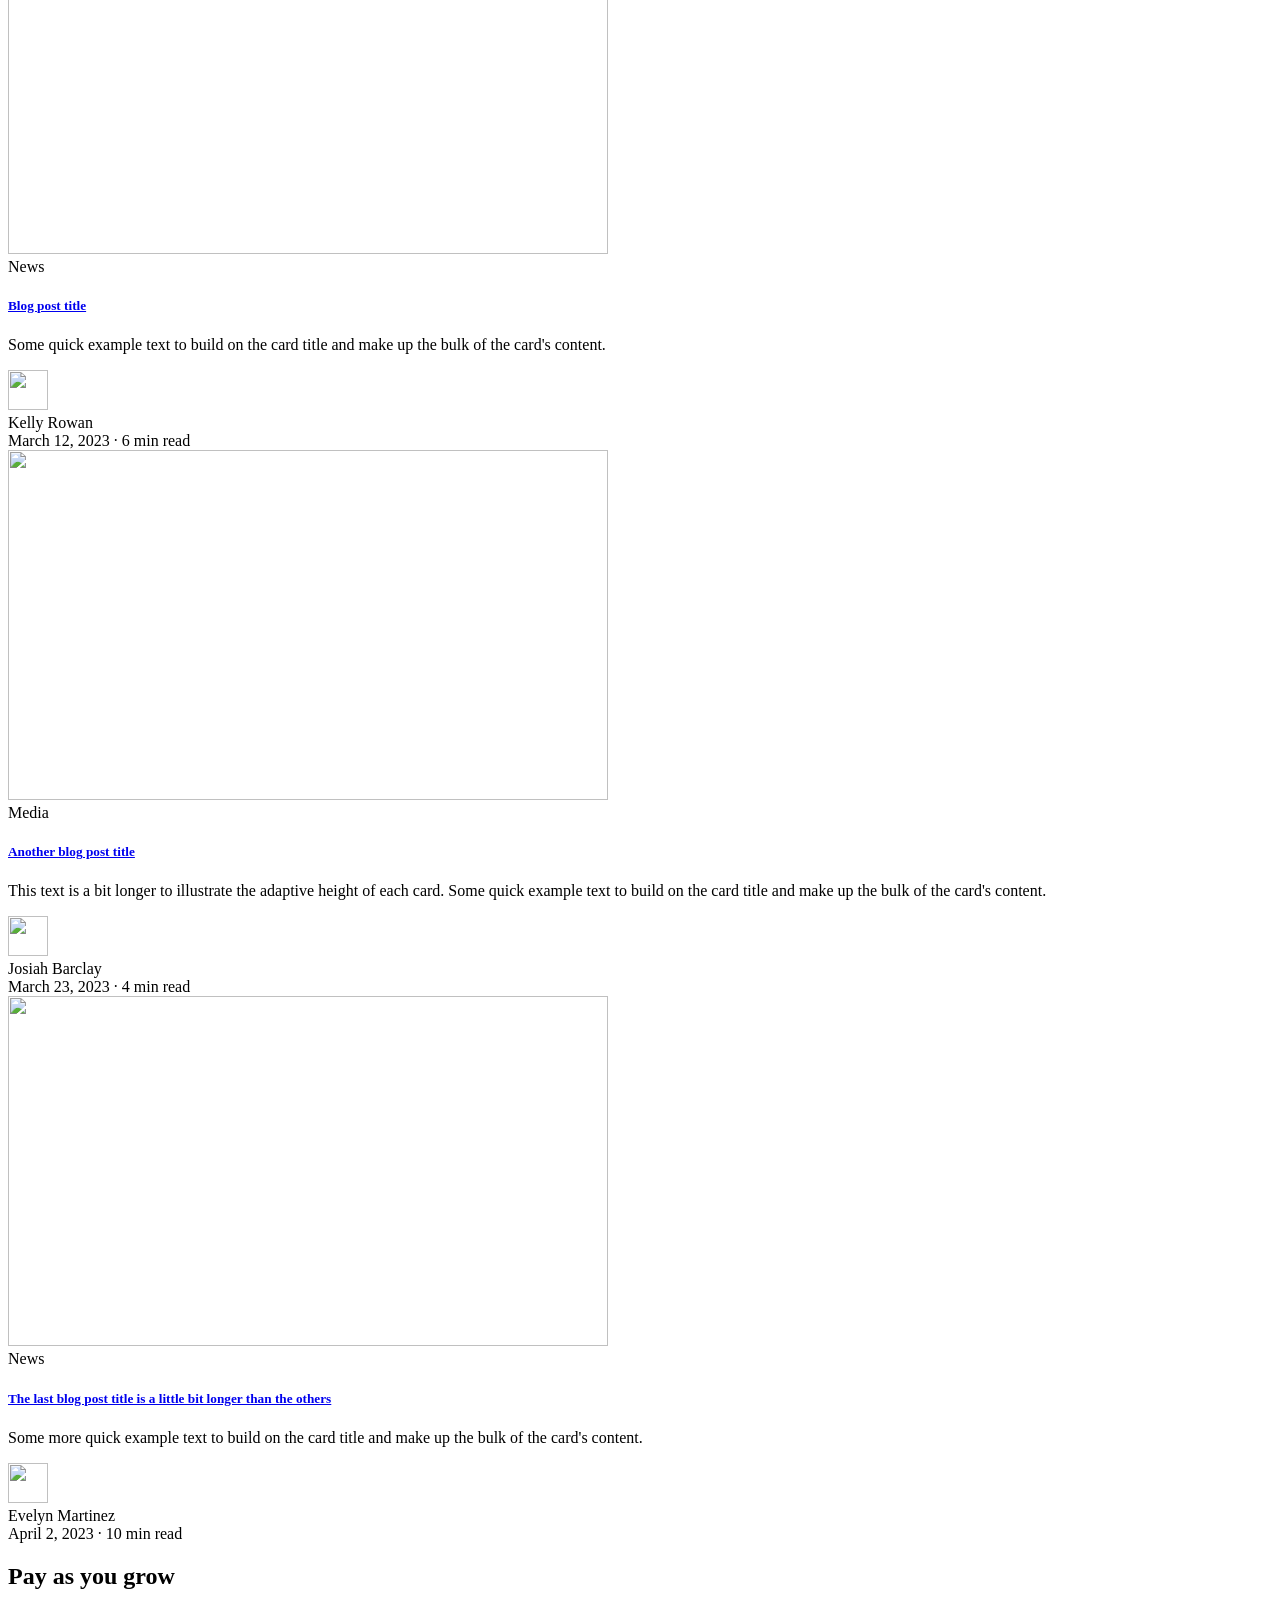
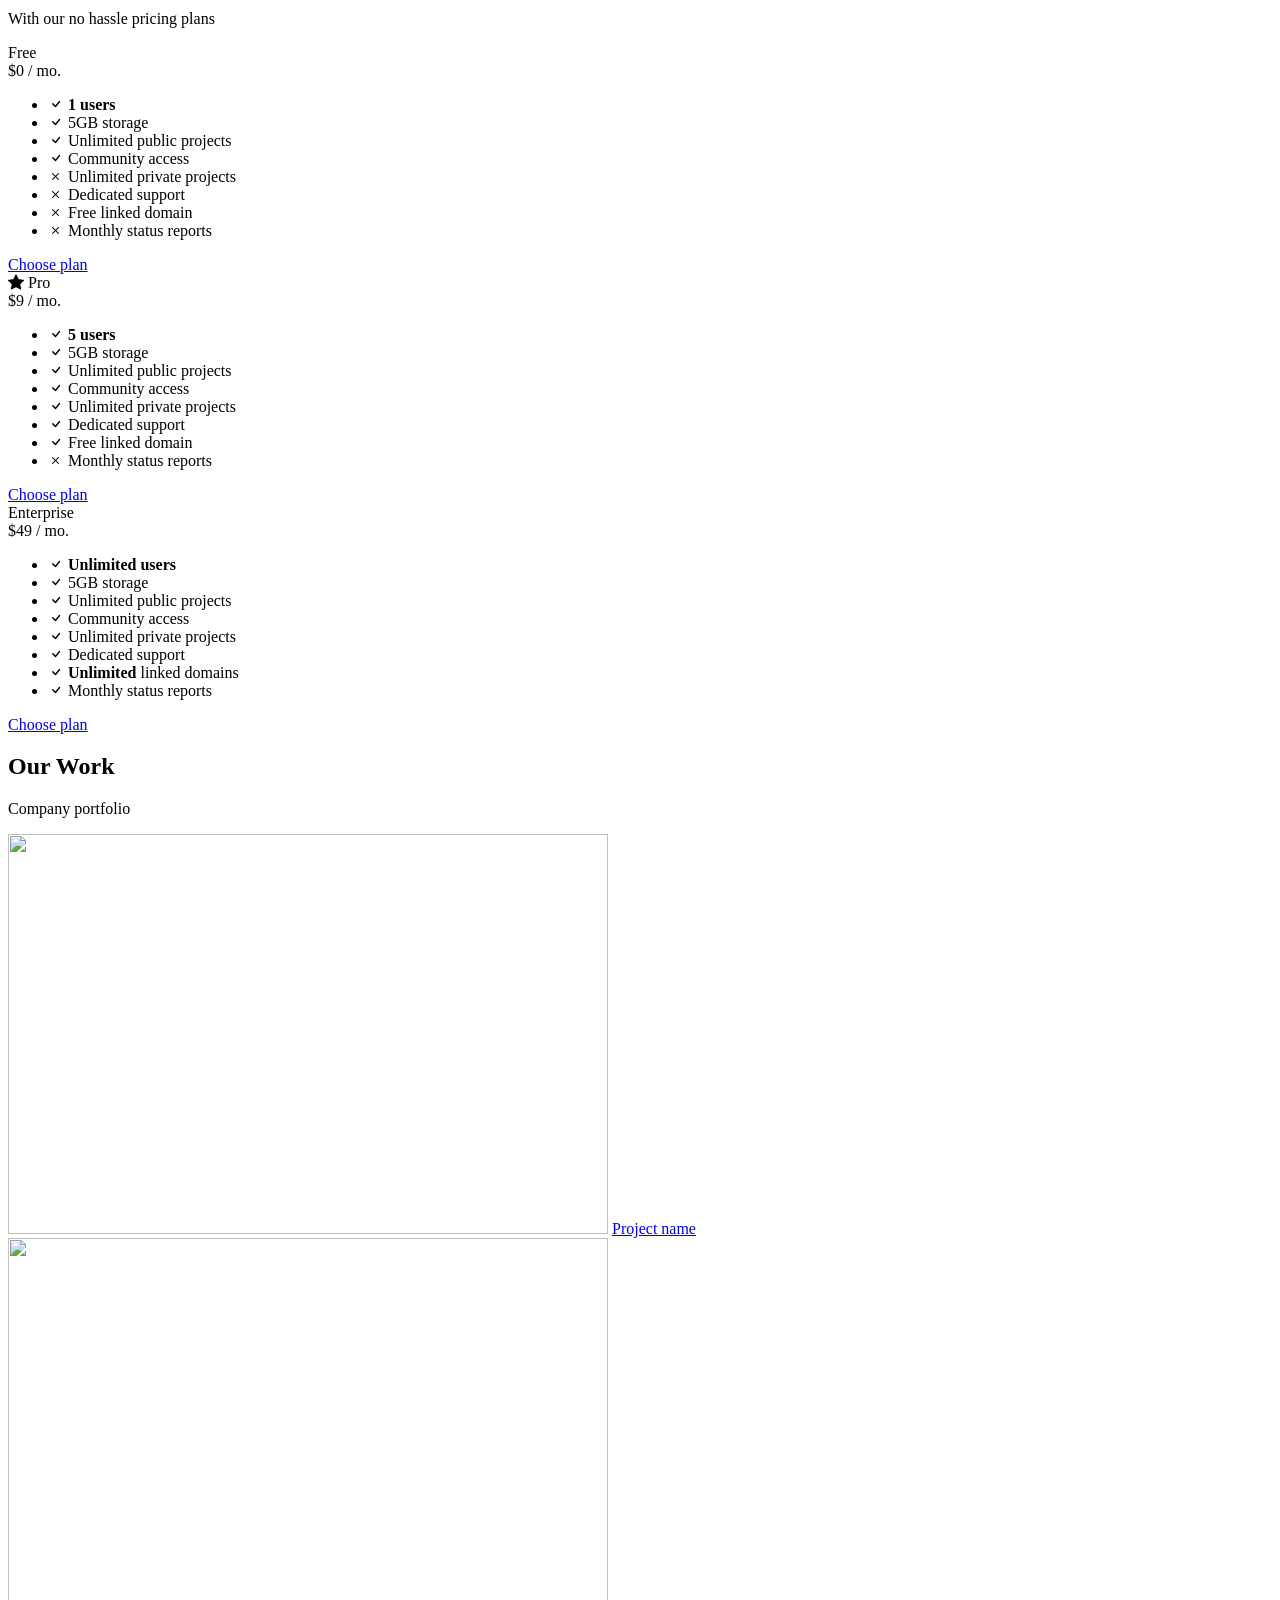
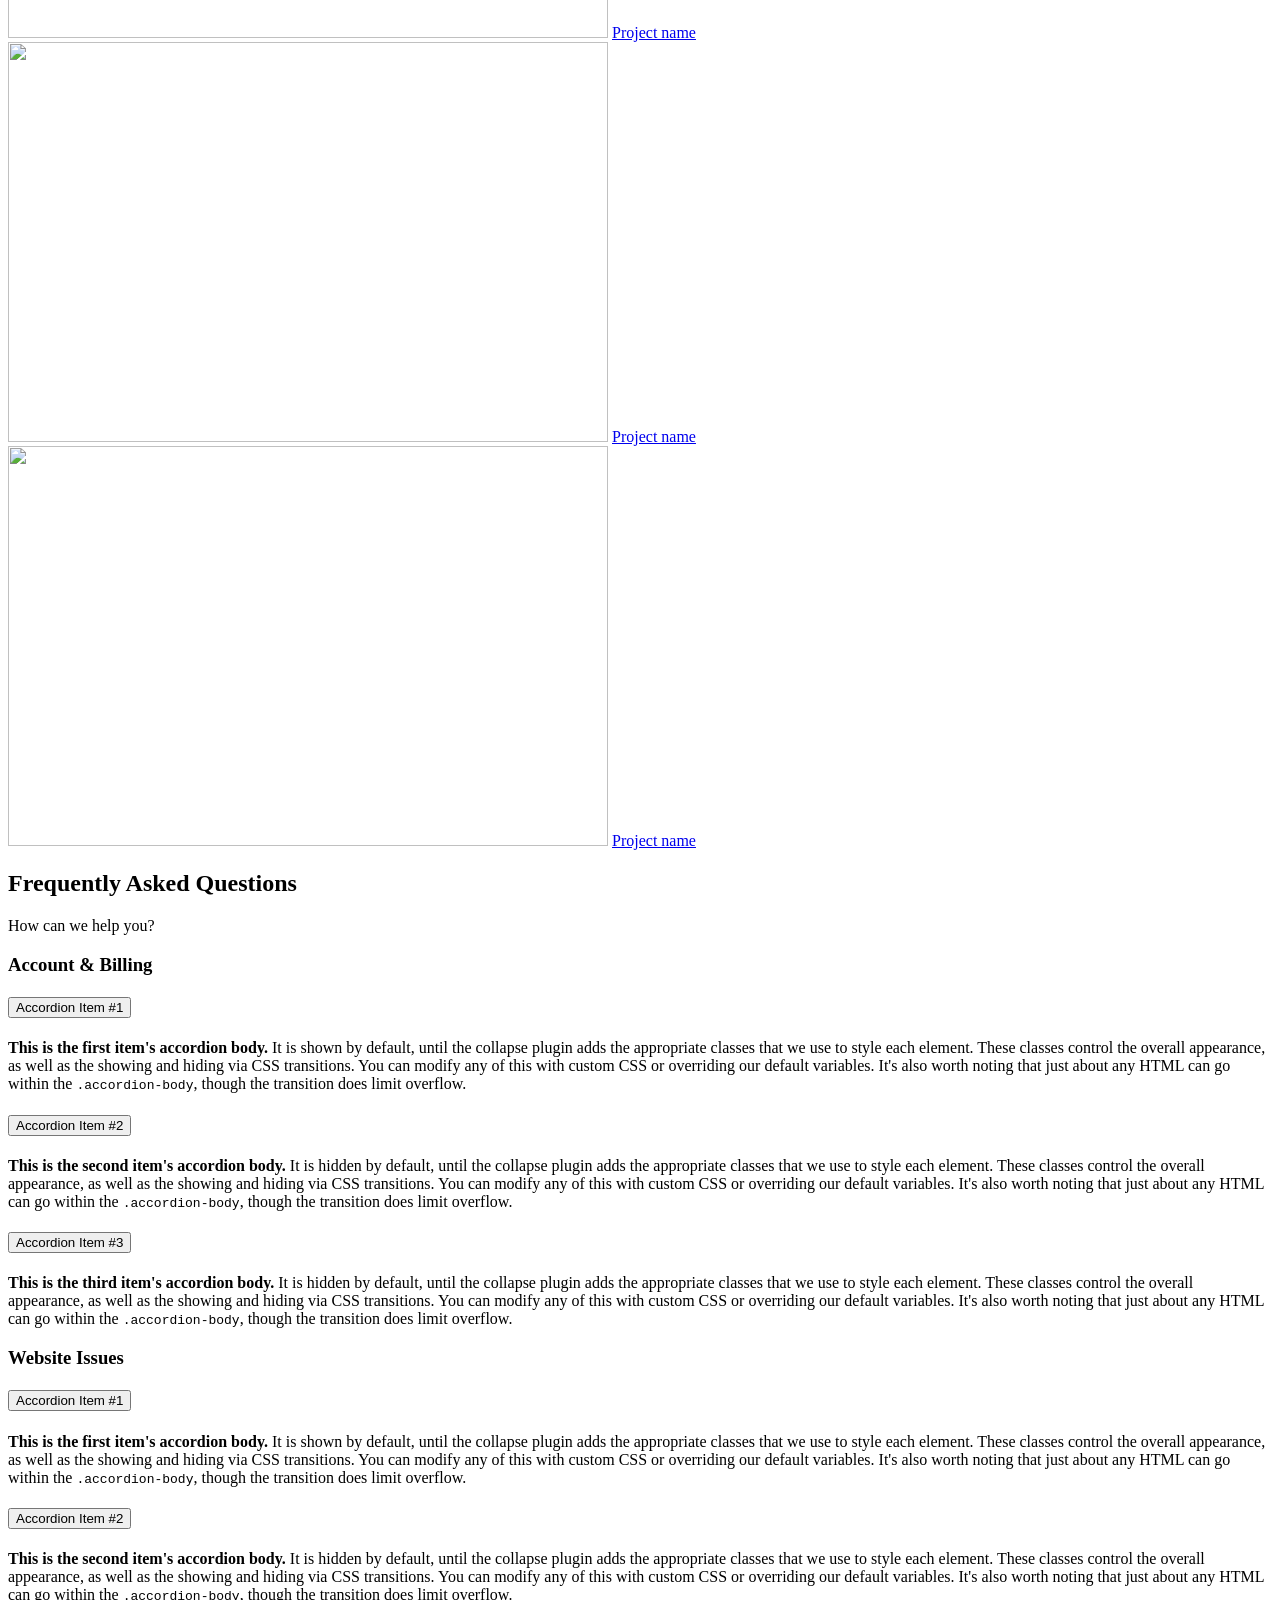
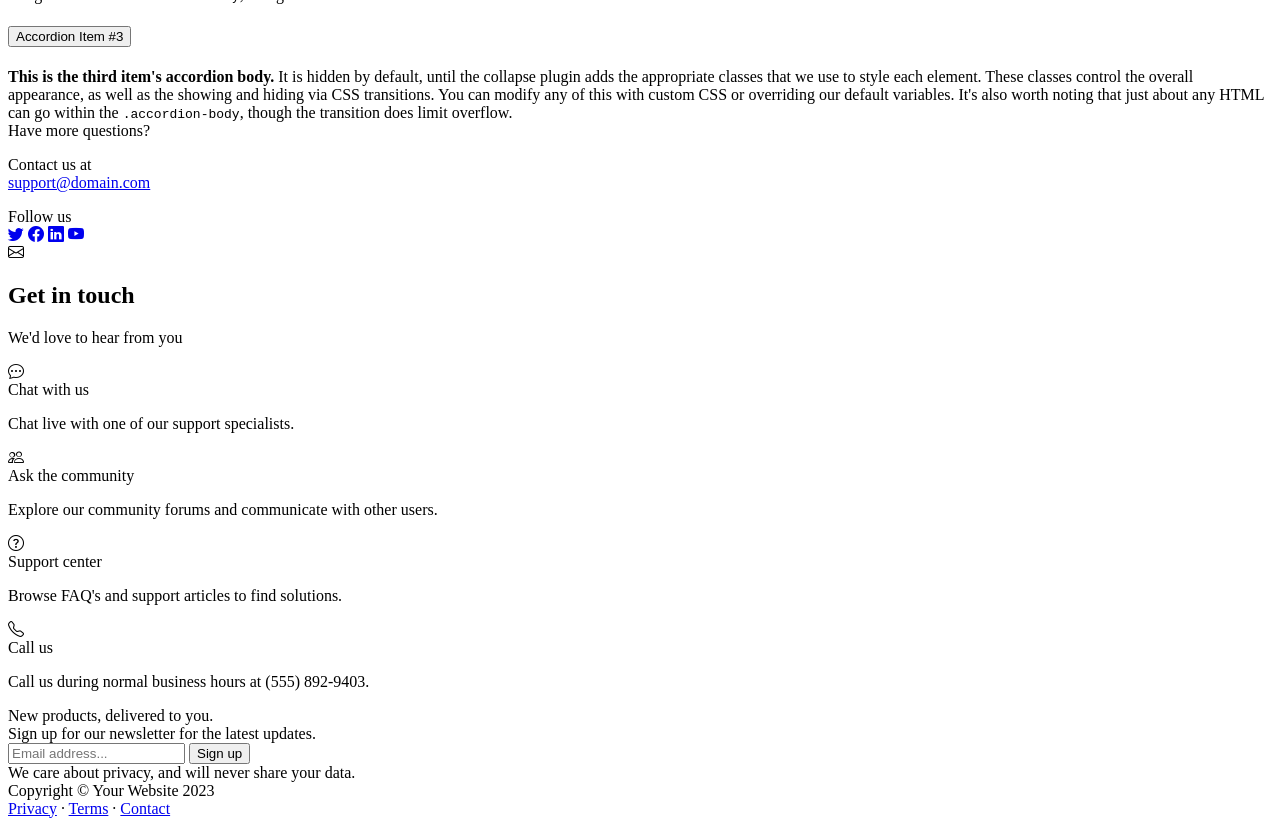
==== commit d12c6394: "feat: AI fallback rewrite - Update index.html to be production-ready while preserving..." ====
--- a/index.html
+++ b/index.html
@@ -1,22 +1,31 @@
 <!DOCTYPE html>
 <html lang="en">
-    <head>
-        <meta charset="utf-8" />
-        <meta name="viewport" content="width=device-width, initial-scale=1, shrink-to-fit=no" />
-        <meta name="description" content="" />
-        <meta name="author" content="" />
-        <title>Modern Business - Start Bootstrap Template</title>
-        <!-- Favicon-->
-        <link rel="icon" type="image/x-icon" href="assets/favicon.ico" />
-        <!-- Bootstrap icons-->
-        <link href="https://cdn.jsdelivr.net/npm/bootstrap-icons@1.5.0/font/bootstrap-icons.css" rel="stylesheet" />
-        <!-- Core theme CSS (includes Bootstrap)-->
-        <link href="css/styles.css" rel="stylesheet" />
-    </head>
-    <body class="d-flex flex-column h-100">
-        <main class="flex-shrink-0">
-            <!-- Navigation: persistent top bar for primary site routes -->
-            <nav class="navbar navbar-expand-lg navbar-dark bg-dark">
+<head>
+    <meta charset="utf-8" />
+    <meta name="viewport" content="width=device-width, initial-scale=1, shrink-to-fit=no" />
+    <meta name="description" content="Orbit Labs — Building and launching venture-scale products. Quickly design and customize responsive mobile-first sites with Bootstrap, the world’s most popular front-end open source toolkit!" />
+    <meta name="theme-color" content="#0d6efd">
+    <meta property="og:site_name" content="Orbit Labs" />
+    <meta property="og:title" content="Orbit Labs" />
+    <meta property="og:description" content="Orbit Labs — Building and launching venture-scale products. Quickly design and customize responsive mobile-first sites with Bootstrap, the world’s most popular front-end open source toolkit!" />
+    <meta property="og:type" content="website" />
+    <!-- TODO: Set og:url to production URL after deployment -->
+    <meta property="og:image" content="assets/favicon.ico" />
+    <meta name="twitter:card" content="summary_large_image" />
+    <meta name="twitter:title" content="Orbit Labs" />
+    <meta name="twitter:description" content="Orbit Labs — Building and launching venture-scale products. Quickly design and customize responsive mobile-first sites with Bootstrap, the world’s most popular front-end open source toolkit!" />
+    <meta name="twitter:image" content="assets/favicon.ico" />
+    <title>Orbit Labs</title>
+    <link rel="icon" href="assets/favicon.ico" type="image/x-icon" />
+    <link href="https://cdn.jsdelivr.net/npm/bootstrap-icons@1.5.0/font/bootstrap-icons.css" rel="stylesheet" />
+    <link href="css/styles.css" rel="stylesheet" />
+</head>
+<body class="d-flex flex-column h-100">
+    <a class="skip-link visually-hidden-focusable position-absolute" href="#main" style="top:0;left:0;">Skip to main content</a>
+    <main class="flex-shrink-0" id="main">
+        <!-- Navigation: persistent top bar for primary site routes -->
+        <header>
+            <nav class="navbar navbar-expand-lg navbar-dark bg-dark" aria-label="Primary">
                 <div class="container px-5">
                     <a class="navbar-brand" href="index.html">Start Bootstrap</a>
                     <button class="navbar-toggler" type="button" data-bs-toggle="collapse" data-bs-target="#navbarSupportedContent" aria-controls="navbarSupportedContent" aria-expanded="false" aria-label="Toggle navigation"><span class="navbar-toggler-icon"></span></button>
@@ -45,460 +54,456 @@
                     </div>
                 </div>
             </nav>
-            <!-- Header: hero with primary messaging and CTA -->
-            <header class="bg-dark py-5">
-                <div class="container px-5">
-                    <div class="row gx-5 align-items-center justify-content-center">
-                        <div class="col-lg-8 col-xl-7 col-xxl-6">
-                            <div class="my-5 text-center text-xl-start">
-                                <h1 class="display-5 fw-bolder text-white mb-2">A Bootstrap 5 template for modern businesses</h1>
-                                <p class="lead fw-normal text-white-50 mb-4">Quickly design and customize responsive mobile-first sites with Bootstrap, the world’s most popular front-end open source toolkit!</p>
-                                <div class="d-grid gap-3 d-sm-flex justify-content-sm-center justify-content-xl-start">
-                                    <a class="btn btn-primary btn-lg px-4 me-sm-3" href="#features">Get Started</a>
-                                    <a class="btn btn-outline-light btn-lg px-4" href="#!">Learn More</a>
-                                </div>
-                            </div>
-                        </div>
-                        <div class="col-xl-5 col-xxl-6 d-none d-xl-block text-center"><img class="img-fluid rounded-3 my-5" src="https://dummyimage.com/600x400/343a40/6c757d" alt="..." width="600" height="400" /></div>
-                    </div>
-                </div>
-            </header>
-            <!-- Features section: four key value props -->
-            <section class="py-5" id="features">
-                <div class="container px-5 my-5">
-                    <div class="row gx-5">
-                        <div class="col-lg-4 mb-5 mb-lg-0"><h2 class="fw-bolder mb-0">A better way to start building.</h2></div>
-                        <div class="col-lg-8">
-                            <div class="row gx-5 row-cols-1 row-cols-md-2">
-                                <div class="col mb-5 h-100">
-                                    <div class="feature bg-primary bg-gradient text-white rounded-3 mb-3"><i class="bi bi-collection"></i></div>
-                                    <h2 class="h5">Featured title</h2>
-                                    <p class="mb-0">Paragraph of text beneath the heading to explain the heading. Here is just a bit more text.</p>
-                                </div>
-                                <div class="col mb-5 h-100">
-                                    <div class="feature bg-primary bg-gradient text-white rounded-3 mb-3"><i class="bi bi-building"></i></div>
-                                    <h2 class="h5">Featured title</h2>
-                                    <p class="mb-0">Paragraph of text beneath the heading to explain the heading. Here is just a bit more text.</p>
-                                </div>
-                                <div class="col mb-5 mb-md-0 h-100">
-                                    <div class="feature bg-primary bg-gradient text-white rounded-3 mb-3"><i class="bi bi-toggles2"></i></div>
-                                    <h2 class="h5">Featured title</h2>
-                                    <p class="mb-0">Paragraph of text beneath the heading to explain the heading. Here is just a bit more text.</p>
-                                </div>
-                                <div class="col h-100">
-                                    <div class="feature bg-primary bg-gradient text-white rounded-3 mb-3"><i class="bi bi-toggles2"></i></div>
-                                    <h2 class="h5">Featured title</h2>
-                                    <p class="mb-0">Paragraph of text beneath the heading to explain the heading. Here is just a bit more text.</p>
-                                </div>
-                            </div>
-                        </div>
-                    </div>
-                </div>
-            </section>
-            <!-- Testimonial section: social proof -->
-            <div class="py-5 bg-light">
-                <div class="container px-5 my-5">
-                    <div class="row gx-5 justify-content-center">
-                        <div class="col-lg-10 col-xl-7">
-                            <div class="text-center">
-                                <div class="fs-4 mb-4 fst-italic">"Working with Start Bootstrap templates has saved me tons of development time when building new projects! Starting with a Bootstrap template just makes things easier!"</div>
-                                <div class="d-flex align-items-center justify-content-center">
-                                    <img class="rounded-circle me-3" src="https://dummyimage.com/40x40/ced4da/6c757d" alt="..." width="40" height="40" />
-                                    <div class="fw-bold">
-                                        Tom Ato
-                                        <span class="fw-bold text-primary mx-1">/</span>
-                                        CEO, Pomodoro
-                                    </div>
-                                </div>
-                            </div>
-                        </div>
-                    </div>
+        </header>
+        <!-- Header: hero with primary messaging and CTA -->
+        <section class="bg-dark py-5">
+            <div class="container px-5">
+                <div class="row gx-5 align-items-center justify-content-center">
+                    <div class="col-lg-8 col-xl-7 col-xxl-6">
+                        <div class="my-5 text-center text-xl-start">
+                            <h1 class="display-5 fw-bolder text-white mb-2">A Bootstrap 5 template for modern businesses</h1>
+                            <p class="lead fw-normal text-white-50 mb-4">Quickly design and customize responsive mobile-first sites with Bootstrap, the world’s most popular front-end open source toolkit!</p>
+                            <div class="d-grid gap-3 d-sm-flex justify-content-sm-center justify-content-xl-start">
+                                <a class="btn btn-primary btn-lg px-4 me-sm-3" href="#features">Get started</a>
+                                <a class="btn btn-outline-light btn-lg px-4" href="#!">Learn more</a>
+                            </div>
+                        </div>
+                    </div>
+                    <div class="col-xl-5 col-xxl-6 d-none d-xl-block text-center"><img class="img-fluid rounded-3 my-5" src="https://dummyimage.com/600x400/343a40/6c757d" alt="" width="600" height="400" /></div>
                 </div>
             </div>
-            <!-- Blog preview section: three recent posts preview -->
-            <section class="py-5">
-                <div class="container px-5 my-5">
-                    <div class="row gx-5 justify-content-center">
-                        <div class="col-lg-8 col-xl-6">
-                            <div class="text-center">
-                                <h2 class="fw-bolder">From our blog</h2>
-                                <p class="lead fw-normal text-muted mb-5">Lorem ipsum, dolor sit amet consectetur adipisicing elit. Eaque fugit ratione dicta mollitia. Officiis ad.</p>
-                            </div>
-                        </div>
-                    </div>
-                    <div class="row gx-5">
-                        <div class="col-lg-4 mb-5">
-                            <div class="card h-100 shadow border-0">
-                                <img class="card-img-top" src="https://dummyimage.com/600x350/ced4da/6c757d" alt="..." width="600" height="350" />
-                                <div class="card-body p-4">
-                                    <div class="badge bg-primary bg-gradient rounded-pill mb-2">News</div>
-                                    <a class="text-decoration-none link-dark stretched-link" href="#!"><h5 class="card-title mb-3">Blog post title</h5></a>
-                                    <p class="card-text mb-0">Some quick example text to build on the card title and make up the bulk of the card's content.</p>
-                                </div>
-                                <div class="card-footer p-4 pt-0 bg-transparent border-top-0">
-                                    <div class="d-flex align-items-end justify-content-between">
-                                        <div class="d-flex align-items-center">
-                                            <img class="rounded-circle me-3" src="https://dummyimage.com/40x40/ced4da/6c757d" alt="..." width="40" height="40" />
-                                            <div class="small">
-                                                <div class="fw-bold">Kelly Rowan</div>
-                                                <div class="text-muted">March 12, 2023 &middot; 6 min read</div>
+        </section>
+        <!-- Features section: four key value props -->
+        <section class="py-5" id="features">
+            <div class="container px-5 my-5">
+                <div class="row gx-5">
+                    <div class="col-lg-4 mb-5 mb-lg-0"><h2 class="fw-bolder mb-0">A better way to start building.</h2></div>
+                    <div class="col-lg-8">
+                        <div class="row gx-5 row-cols-1 row-cols-md-2">
+                            <div class="col mb-5 h-100">
+                                <div class="feature bg-primary bg-gradient text-white rounded-3 mb-3"><i class="bi bi-collection"></i></div>
+                                <h2 class="h5">Featured title</h2>
+                                <p class="mb-0">Paragraph of text beneath the heading to explain the heading. Here is just a bit more text.</p>
+                            </div>
+                            <div class="col mb-5 h-100">
+                                <div class="feature bg-primary bg-gradient text-white rounded-3 mb-3"><i class="bi bi-building"></i></div>
+                                <h2 class="h5">Featured title</h2>
+                                <p class="mb-0">Paragraph of text beneath the heading to explain the heading. Here is just a bit more text.</p>
+                            </div>
+                            <div class="col mb-5 mb-md-0 h-100">
+                                <div class="feature bg-primary bg-gradient text-white rounded-3 mb-3"><i class="bi bi-toggles2"></i></div>
+                                <h2 class="h5">Featured title</h2>
+                                <p class="mb-0">Paragraph of text beneath the heading to explain the heading. Here is just a bit more text.</p>
+                            </div>
+                            <div class="col h-100">
+                                <div class="feature bg-primary bg-gradient text-white rounded-3 mb-3"><i class="bi bi-toggles2"></i></div>
+                                <h2 class="h5">Featured title</h2>
+                                <p class="mb-0">Paragraph of text beneath the heading to explain the heading. Here is just a bit more text.</p>
+                            </div>
+                        </div>
+                    </div>
+                </div>
+            </div>
+        </section>
+        <!-- Testimonial section: social proof -->
+        <div class="py-5 bg-light">
+            <div class="container px-5 my-5">
+                <div class="row gx-5 justify-content-center">
+                    <div class="col-lg-10 col-xl-7">
+                        <div class="text-center">
+                            <div class="fs-4 mb-4 fst-italic">"Working with Start Bootstrap templates has saved me tons of development time when building new projects! Starting with a Bootstrap template just makes things easier!"</div>
+                            <div class="d-flex align-items-center justify-content-center">
+                                <img class="rounded-circle me-3" src="https://dummyimage.com/40x40/ced4da/6c757d" alt="" width="40" height="40" loading="lazy" decoding="async" />
+                                <div class="fw-bold">
+                                    Tom Ato
+                                    <span class="fw-bold text-primary mx-1">/</span>
+                                    CEO, Pomodoro
+                                </div>
+                            </div>
+                        </div>
+                    </div>
+                </div>
+            </div>
+        </div>
+        <!-- Blog preview section: three recent posts preview -->
+        <section class="py-5">
+            <div class="container px-5 my-5">
+                <div class="row gx-5 justify-content-center">
+                    <div class="col-lg-8 col-xl-6">
+                        <div class="text-center">
+                            <h2 class="fw-bolder">From our blog</h2>
+                            <p class="lead fw-normal text-muted mb-5">Lorem ipsum, dolor sit amet consectetur adipisicing elit. Eaque fugit ratione dicta mollitia. Officiis ad.</p>
+                        </div>
+                    </div>
+                </div>
+                <div class="row gx-5">
+                    <div class="col-lg-4 mb-5">
+                        <div class="card h-100 shadow border-0">
+                            <img class="card-img-top" src="https://dummyimage.com/600x350/ced4da/6c757d" alt="" width="600" height="350" loading="lazy" decoding="async" />
+                            <div class="card-body p-4">
+                                <div class="badge bg-primary bg-gradient rounded-pill mb-2">News</div>
+                                <a class="text-decoration-none link-dark stretched-link" href="#!"><h5 class="card-title mb-3">Blog post title</h5></a>
+                                <p class="card-text mb-0">Some quick example text to build on the card title and make up the bulk of the card's content.</p>
+                            </div>
+                            <div class="card-footer p-4 pt-0 bg-transparent border-top-0">
+                                <div class="d-flex align-items-end justify-content-between">
+                                    <div class="d-flex align-items-center">
+                                        <img class="rounded-circle me-3" src="https://dummyimage.com/40x40/ced4da/6c757d" alt="" width="40" height="40" loading="lazy" decoding="async" />
+                                        <div class="small">
+                                            <div class="fw-bold">Kelly Rowan</div>
+                                            <div class="text-muted">March 12, 2023 &middot; 6 min read</div>
+                                        </div>
+                                    </div>
+                                </div>
+                            </div>
+                        </div>
+                    </div>
+                    <div class="col-lg-4 mb-5">
+                        <div class="card h-100 shadow border-0">
+                            <img class="card-img-top" src="https://dummyimage.com/600x350/adb5bd/495057" alt="" width="600" height="350" loading="lazy" decoding="async" />
+                            <div class="card-body p-4">
+                                <div class="badge bg-primary bg-gradient rounded-pill mb-2">Media</div>
+                                <a class="text-decoration-none link-dark stretched-link" href="#!"><h5 class="card-title mb-3">Another blog post title</h5></a>
+                                <p class="card-text mb-0">This text is a bit longer to illustrate the adaptive height of each card. Some quick example text to build on the card title and make up the bulk of the card's content.</p>
+                            </div>
+                            <div class="card-footer p-4 pt-0 bg-transparent border-top-0">
+                                <div class="d-flex align-items-end justify-content-between">
+                                    <div class="d-flex align-items-center">
+                                        <img class="rounded-circle me-3" src="https://dummyimage.com/40x40/ced4da/6c757d" alt="" width="40" height="40" loading="lazy" decoding="async" />
+                                        <div class="small">
+                                            <div class="fw-bold">Josiah Barclay</div>
+                                            <div class="text-muted">March 23, 2023 &middot; 4 min read</div>
+                                        </div>
+                                    </div>
+                                </div>
+                            </div>
+                        </div>
+                    </div>
+                    <div class="col-lg-4 mb-5">
+                        <div class="card h-100 shadow border-0">
+                            <img class="card-img-top" src="https://dummyimage.com/600x350/6c757d/343a40" alt="" width="600" height="350" loading="lazy" decoding="async" />
+                            <div class="card-body p-4">
+                                <div class="badge bg-primary bg-gradient rounded-pill mb-2">News</div>
+                                <a class="text-decoration-none link-dark stretched-link" href="#!"><h5 class="card-title mb-3">The last blog post title is a little bit longer than the others</h5></a>
+                                <p class="card-text mb-0">Some more quick example text to build on the card title and make up the bulk of the card's content.</p>
+                            </div>
+                            <div class="card-footer p-4 pt-0 bg-transparent border-top-0">
+                                <div class="d-flex align-items-end justify-content-between">
+                                    <div class="d-flex align-items-center">
+                                        <img class="rounded-circle me-3" src="https://dummyimage.com/40x40/ced4da/6c757d" alt="" width="40" height="40" loading="lazy" decoding="async" />
+                                        <div class="small">
+                                            <div class="fw-bold">Evelyn Martinez</div>
+                                            <div class="text-muted">April 2, 2023 &middot; 10 min read</div>
+                                        </div>
+                                    </div>
+                                </div>
+                            </div>
+                        </div>
+                    </div>
+                </div>
+                <!-- Pricing section: migrated from pricing.html -->
+                <section class="bg-light py-5" id="pricing">
+                    <div class="container px-5 my-5">
+                        <div class="text-center mb-5">
+                            <h2 class="fw-bolder">Pay as you grow</h2>
+                            <p class="lead fw-normal text-muted mb-0">With our no hassle pricing plans</p>
+                        </div>
+                        <div class="row gx-5 justify-content-center">
+                            <div class="col-lg-6 col-xl-4">
+                                <div class="card mb-5 mb-xl-0">
+                                    <div class="card-body p-5">
+                                        <div class="small text-uppercase fw-bold text-muted">Free</div>
+                                        <div class="mb-3"><span class="display-4 fw-bold">$0</span> <span class="text-muted">/ mo.</span></div>
+                                        <ul class="list-unstyled mb-4">
+                                            <li class="mb-2"><i class="bi bi-check text-primary"></i><strong> 1 users</strong></li>
+                                            <li class="mb-2"><i class="bi bi-check text-primary"></i> 5GB storage</li>
+                                            <li class="mb-2"><i class="bi bi-check text-primary"></i> Unlimited public projects</li>
+                                            <li class="mb-2"><i class="bi bi-check text-primary"></i> Community access</li>
+                                            <li class="mb-2 text-muted"><i class="bi bi-x"></i> Unlimited private projects</li>
+                                            <li class="mb-2 text-muted"><i class="bi bi-x"></i> Dedicated support</li>
+                                            <li class="mb-2 text-muted"><i class="bi bi-x"></i> Free linked domain</li>
+                                            <li class="text-muted"><i class="bi bi-x"></i> Monthly status reports</li>
+                                        </ul>
+                                        <div class="d-grid"><a class="btn btn-outline-primary" href="#contact">Choose plan</a></div>
+                                    </div>
+                                </div>
+                            </div>
+                            <div class="col-lg-6 col-xl-4">
+                                <div class="card mb-5 mb-xl-0">
+                                    <div class="card-body p-5">
+                                        <div class="small text-uppercase fw-bold"><i class="bi bi-star-fill text-warning"></i> Pro</div>
+                                        <div class="mb-3"><span class="display-4 fw-bold">$9</span> <span class="text-muted">/ mo.</span></div>
+                                        <ul class="list-unstyled mb-4">
+                                            <li class="mb-2"><i class="bi bi-check text-primary"></i><strong> 5 users</strong></li>
+                                            <li class="mb-2"><i class="bi bi-check text-primary"></i> 5GB storage</li>
+                                            <li class="mb-2"><i class="bi bi-check text-primary"></i> Unlimited public projects</li>
+                                            <li class="mb-2"><i class="bi bi-check text-primary"></i> Community access</li>
+                                            <li class="mb-2"><i class="bi bi-check text-primary"></i> Unlimited private projects</li>
+                                            <li class="mb-2"><i class="bi bi-check text-primary"></i> Dedicated support</li>
+                                            <li class="mb-2"><i class="bi bi-check text-primary"></i> Free linked domain</li>
+                                            <li class="text-muted"><i class="bi bi-x"></i> Monthly status reports</li>
+                                        </ul>
+                                        <div class="d-grid"><a class="btn btn-primary" href="#contact">Choose plan</a></div>
+                                    </div>
+                                </div>
+                            </div>
+                            <div class="col-lg-6 col-xl-4">
+                                <div class="card">
+                                    <div class="card-body p-5">
+                                        <div class="small text-uppercase fw-bold text-muted">Enterprise</div>
+                                        <div class="mb-3"><span class="display-4 fw-bold">$49</span> <span class="text-muted">/ mo.</span></div>
+                                        <ul class="list-unstyled mb-4">
+                                            <li class="mb-2"><i class="bi bi-check text-primary"></i><strong> Unlimited users</strong></li>
+                                            <li class="mb-2"><i class="bi bi-check text-primary"></i> 5GB storage</li>
+                                            <li class="mb-2"><i class="bi bi-check text-primary"></i> Unlimited public projects</li>
+                                            <li class="mb-2"><i class="bi bi-check text-primary"></i> Community access</li>
+                                            <li class="mb-2"><i class="bi bi-check text-primary"></i> Unlimited private projects</li>
+                                            <li class="mb-2"><i class="bi bi-check text-primary"></i> Dedicated support</li>
+                                            <li class="mb-2"><i class="bi bi-check text-primary"></i><strong> Unlimited</strong> linked domains</li>
+                                            <li class="text-muted"><i class="bi bi-check text-primary"></i> Monthly status reports</li>
+                                        </ul>
+                                        <div class="d-grid"><a class="btn btn-outline-primary" href="#contact">Choose plan</a></div>
+                                    </div>
+                                </div>
+                            </div>
+                        </div>
+                    </div>
+                </section>
+                <!-- Portfolio Overview section: migrated summary from portfolio-overview.html -->
+                <section class="py-5 bg-light" id="portfolio-overview">
+                    <div class="container px-5 my-5">
+                        <div class="text-center mb-5">
+                            <h2 class="fw-bolder">Our Work</h2>
+                            <p class="lead fw-normal text-muted mb-0">Company portfolio</p>
+                        </div>
+                        <div class="row gx-5">
+                            <div class="col-lg-6">
+                                <div class="position-relative mb-5">
+                                    <img class="img-fluid rounded-3 mb-3" src="https://dummyimage.com/600x400/343a40/6c757d" alt="" width="600" height="400" loading="lazy" decoding="async" />
+                                    <a class="h3 fw-bolder text-decoration-none link-dark stretched-link" href="portfolio-item.html">Project name</a>
+                                </div>
+                            </div>
+                            <div class="col-lg-6">
+                                <div class="position-relative mb-5">
+                                    <img class="img-fluid rounded-3 mb-3" src="https://dummyimage.com/600x400/343a40/6c757d" alt="" width="600" height="400" loading="lazy" decoding="async" />
+                                    <a class="h3 fw-bolder text-decoration-none link-dark stretched-link" href="portfolio-item.html">Project name</a>
+                                </div>
+                            </div>
+                            <div class="col-lg-6">
+                                <div class="position-relative mb-5 mb-lg-0">
+                                    <img class="img-fluid rounded-3 mb-3" src="https://dummyimage.com/600x400/343a40/6c757d" alt="" width="600" height="400" loading="lazy" decoding="async" />
+                                    <a class="h3 fw-bolder text-decoration-none link-dark stretched-link" href="portfolio-item.html">Project name</a>
+                                </div>
+                            </div>
+                            <div class="col-lg-6">
+                                <div class="position-relative">
+                                    <img class="img-fluid rounded-3 mb-3" src="https://dummyimage.com/600x400/343a40/6c757d" alt="" width="600" height="400" loading="lazy" decoding="async" />
+                                    <a class="h3 fw-bolder text-decoration-none link-dark stretched-link" href="portfolio-item.html">Project name</a>
+                                </div>
+                            </div>
+                        </div>
+                    </div>
+                </section>
+                <!-- FAQ section: migrated from faq.html (second to last) -->
+                <section class="py-5" id="faq">
+                    <div class="container px-5 my-5">
+                        <div class="text-center mb-5">
+                            <h2 class="fw-bolder">Frequently Asked Questions</h2>
+                            <p class="lead fw-normal text-muted mb-0">How can we help you?</p>
+                        </div>
+                        <div class="row gx-5">
+                            <div class="col-xl-8">
+                                <h3 class="fw-bolder mb-3">Account &amp; Billing</h3>
+                                <div class="accordion mb-5" id="accordionAccount">
+                                    <div class="accordion-item">
+                                        <h4 class="accordion-header" id="accHeadingOne"><button class="accordion-button" type="button" data-bs-toggle="collapse" data-bs-target="#accCollapseOne" aria-expanded="true" aria-controls="accCollapseOne">Accordion Item #1</button></h4>
+                                        <div class="accordion-collapse collapse show" id="accCollapseOne" aria-labelledby="accHeadingOne" data-bs-parent="#accordionAccount">
+                                            <div class="accordion-body"><strong>This is the first item's accordion body.</strong> It is shown by default, until the collapse plugin adds the appropriate classes that we use to style each element. These classes control the overall appearance, as well as the showing and hiding via CSS transitions. You can modify any of this with custom CSS or overriding our default variables. It's also worth noting that just about any HTML can go within the <code>.accordion-body</code>, though the transition does limit overflow.</div>
+                                        </div>
+                                    </div>
+                                    <div class="accordion-item">
+                                        <h4 class="accordion-header" id="accHeadingTwo"><button class="accordion-button collapsed" type="button" data-bs-toggle="collapse" data-bs-target="#accCollapseTwo" aria-expanded="false" aria-controls="accCollapseTwo">Accordion Item #2</button></h4>
+                                        <div class="accordion-collapse collapse" id="accCollapseTwo" aria-labelledby="accHeadingTwo" data-bs-parent="#accordionAccount">
+                                            <div class="accordion-body"><strong>This is the second item's accordion body.</strong> It is hidden by default, until the collapse plugin adds the appropriate classes that we use to style each element. These classes control the overall appearance, as well as the showing and hiding via CSS transitions. You can modify any of this with custom CSS or overriding our default variables. It's also worth noting that just about any HTML can go within the <code>.accordion-body</code>, though the transition does limit overflow.</div>
+                                        </div>
+                                    </div>
+                                    <div class="accordion-item">
+                                        <h4 class="accordion-header" id="accHeadingThree"><button class="accordion-button collapsed" type="button" data-bs-toggle="collapse" data-bs-target="#accCollapseThree" aria-expanded="false" aria-controls="accCollapseThree">Accordion Item #3</button></h4>
+                                        <div class="accordion-collapse collapse" id="accCollapseThree" aria-labelledby="accHeadingThree" data-bs-parent="#accordionAccount">
+                                            <div class="accordion-body"><strong>This is the third item's accordion body.</strong> It is hidden by default, until the collapse plugin adds the appropriate classes that we use to style each element. These classes control the overall appearance, as well as the showing and hiding via CSS transitions. You can modify any of this with custom CSS or overriding our default variables. It's also worth noting that just about any HTML can go within the <code>.accordion-body</code>, though the transition does limit overflow.</div>
+                                        </div>
+                                    </div>
+                                </div>
+                                <h3 class="fw-bolder mb-3">Website Issues</h3>
+                                <div class="accordion mb-5 mb-xl-0" id="accordionWebsite">
+                                    <div class="accordion-item">
+                                        <h4 class="accordion-header" id="webHeadingOne"><button class="accordion-button" type="button" data-bs-toggle="collapse" data-bs-target="#webCollapseOne" aria-expanded="true" aria-controls="webCollapseOne">Accordion Item #1</button></h4>
+                                        <div class="accordion-collapse collapse show" id="webCollapseOne" aria-labelledby="webHeadingOne" data-bs-parent="#accordionWebsite">
+                                            <div class="accordion-body"><strong>This is the first item's accordion body.</strong> It is shown by default, until the collapse plugin adds the appropriate classes that we use to style each element. These classes control the overall appearance, as well as the showing and hiding via CSS transitions. You can modify any of this with custom CSS or overriding our default variables. It's also worth noting that just about any HTML can go within the <code>.accordion-body</code>, though the transition does limit overflow.</div>
+                                        </div>
+                                    </div>
+                                    <div class="accordion-item">
+                                        <h4 class="accordion-header" id="webHeadingTwo"><button class="accordion-button collapsed" type="button" data-bs-toggle="collapse" data-bs-target="#webCollapseTwo" aria-expanded="false" aria-controls="webCollapseTwo">Accordion Item #2</button></h4>
+                                        <div class="accordion-collapse collapse" id="webCollapseTwo" aria-labelledby="webHeadingTwo" data-bs-parent="#accordionWebsite">
+                                            <div class="accordion-body"><strong>This is the second item's accordion body.</strong> It is hidden by default, until the collapse plugin adds the appropriate classes that we use to style each element. These classes control the overall appearance, as well as the showing and hiding via CSS transitions. You can modify any of this with custom CSS or overriding our default variables. It's also worth noting that just about any HTML can go within the <code>.accordion-body</code>, though the transition does limit overflow.</div>
+                                        </div>
+                                    </div>
+                                    <div class="accordion-item">
+                                        <h4 class="accordion-header" id="webHeadingThree"><button class="accordion-button collapsed" type="button" data-bs-toggle="collapse" data-bs-target="#webCollapseThree" aria-expanded="false" aria-controls="webCollapseThree">Accordion Item #3</button></h4>
+                                        <div class="accordion-collapse collapse" id="webCollapseThree" aria-labelledby="webHeadingThree" data-bs-parent="#accordionWebsite">
+                                            <div class="accordion-body"><strong>This is the third item's accordion body.</strong> It is hidden by default, until the collapse plugin adds the appropriate classes that we use to style each element. These classes control the overall appearance, as well as the showing and hiding via CSS transitions. You can modify any of this with custom CSS or overriding our default variables. It's also worth noting that just about any HTML can go within the <code>.accordion-body</code>, though the transition does limit overflow.</div>
+                                        </div>
+                                    </div>
+                                </div>
+                            </div>
+                            <div class="col-xl-4">
+                                <div class="card border-0 bg-light mt-xl-5">
+                                    <div class="card-body p-4 py-lg-5">
+                                        <div class="d-flex align-items-center justify-content-center">
+                                            <div class="text-center">
+                                                <div class="h6 fw-bolder">Have more questions?</div>
+                                                <p class="text-muted mb-4">Contact us at<br /><a href="mailto:support@domain.com">support@domain.com</a></p>
+                                                <div class="h6 fw-bolder">Follow us</div>
+                                                <a class="fs-5 px-2 link-dark" href="#" aria-label="Twitter"><i class="bi-twitter"></i></a>
+                                                <a class="fs-5 px-2 link-dark" href="#" aria-label="Facebook"><i class="bi-facebook"></i></a>
+                                                <a class="fs-5 px-2 link-dark" href="#" aria-label="LinkedIn"><i class="bi-linkedin"></i></a>
+                                                <a class="fs-5 px-2 link-dark" href="#" aria-label="YouTube"><i class="bi-youtube"></i></a>
                                             </div>
                                         </div>
                                     </div>
                                 </div>
                             </div>
                         </div>
-                        <div class="col-lg-4 mb-5">
-                            <div class="card h-100 shadow border-0">
-                                <img class="card-img-top" src="https://dummyimage.com/600x350/adb5bd/495057" alt="..." width="600" height="350" />
-                                <div class="card-body p-4">
-                                    <div class="badge bg-primary bg-gradient rounded-pill mb-2">Media</div>
-                                    <a class="text-decoration-none link-dark stretched-link" href="#!"><h5 class="card-title mb-3">Another blog post title</h5></a>
-                                    <p class="card-text mb-0">This text is a bit longer to illustrate the adaptive height of each card. Some quick example text to build on the card title and make up the bulk of the card's content.</p>
-                                </div>
-                                <div class="card-footer p-4 pt-0 bg-transparent border-top-0">
-                                    <div class="d-flex align-items-end justify-content-between">
-                                        <div class="d-flex align-items-center">
-                                            <img class="rounded-circle me-3" src="https://dummyimage.com/40x40/ced4da/6c757d" alt="..." width="40" height="40" />
-                                            <div class="small">
-                                                <div class="fw-bold">Josiah Barclay</div>
-                                                <div class="text-muted">March 23, 2023 &middot; 4 min read</div>
-                                            </div>
-                                        </div>
-                                    </div>
-                                </div>
-                            </div>
-                        </div>
-                        <div class="col-lg-4 mb-5">
-                            <div class="card h-100 shadow border-0">
-                                <img class="card-img-top" src="https://dummyimage.com/600x350/6c757d/343a40" alt="..." width="600" height="350" />
-                                <div class="card-body p-4">
-                                    <div class="badge bg-primary bg-gradient rounded-pill mb-2">News</div>
-                                    <a class="text-decoration-none link-dark stretched-link" href="#!"><h5 class="card-title mb-3">The last blog post title is a little bit longer than the others</h5></a>
-                                    <p class="card-text mb-0">Some more quick example text to build on the card title and make up the bulk of the card's content.</p>
-                                </div>
-                                <div class="card-footer p-4 pt-0 bg-transparent border-top-0">
-                                    <div class="d-flex align-items-end justify-content-between">
-                                        <div class="d-flex align-items-center">
-                                            <img class="rounded-circle me-3" src="https://dummyimage.com/40x40/ced4da/6c757d" alt="..." width="40" height="40" />
-                                            <div class="small">
-                                                <div class="fw-bold">Evelyn Martinez</div>
-                                                <div class="text-muted">April 2, 2023 &middot; 10 min read</div>
-                                            </div>
-                                        </div>
-                                    </div>
-                                </div>
-                            </div>
-                        </div>
-                    </div>
-                    <!-- Pricing section: migrated from pricing.html -->
-                    <section class="bg-light py-5" id="pricing">
-                        <div class="container px-5 my-5">
+                    </div>
+                </section>
+                <!-- Contact section: last before footer -->
+                <section class="py-5" id="contact">
+                    <div class="container px-5">
+                        <div class="bg-light rounded-3 py-5 px-4 px-md-5 mb-5">
                             <div class="text-center mb-5">
-                                <h2 class="fw-bolder">Pay as you grow</h2>
-                                <p class="lead fw-normal text-muted mb-0">With our no hassle pricing plans</p>
-                            </div>
-                            <div class="row gx-5 justify-content-center">
-                                <div class="col-lg-6 col-xl-4">
-                                    <div class="card mb-5 mb-xl-0">
-                                        <div class="card-body p-5">
-                                            <div class="small text-uppercase fw-bold text-muted">Free</div>
-                                            <div class="mb-3"><span class="display-4 fw-bold">$0</span> <span class="text-muted">/ mo.</span></div>
-                                            <ul class="list-unstyled mb-4">
-                                                <li class="mb-2"><i class="bi bi-check text-primary"></i><strong> 1 users</strong></li>
-                                                <li class="mb-2"><i class="bi bi-check text-primary"></i> 5GB storage</li>
-                                                <li class="mb-2"><i class="bi bi-check text-primary"></i> Unlimited public projects</li>
-                                                <li class="mb-2"><i class="bi bi-check text-primary"></i> Community access</li>
-                                                <li class="mb-2 text-muted"><i class="bi bi-x"></i> Unlimited private projects</li>
-                                                <li class="mb-2 text-muted"><i class="bi bi-x"></i> Dedicated support</li>
-                                                <li class="mb-2 text-muted"><i class="bi bi-x"></i> Free linked domain</li>
-                                                <li class="text-muted"><i class="bi bi-x"></i> Monthly status reports</li>
-                                            </ul>
-                                            <div class="d-grid"><a class="btn btn-outline-primary" href="#contact">Choose plan</a></div>
-                                        </div>
-                                    </div>
-                                </div>
-                                <div class="col-lg-6 col-xl-4">
-                                    <div class="card mb-5 mb-xl-0">
-                                        <div class="card-body p-5">
-                                            <div class="small text-uppercase fw-bold"><i class="bi bi-star-fill text-warning"></i> Pro</div>
-                                            <div class="mb-3"><span class="display-4 fw-bold">$9</span> <span class="text-muted">/ mo.</span></div>
-                                            <ul class="list-unstyled mb-4">
-                                                <li class="mb-2"><i class="bi bi-check text-primary"></i><strong> 5 users</strong></li>
-                                                <li class="mb-2"><i class="bi bi-check text-primary"></i> 5GB storage</li>
-                                                <li class="mb-2"><i class="bi bi-check text-primary"></i> Unlimited public projects</li>
-                                                <li class="mb-2"><i class="bi bi-check text-primary"></i> Community access</li>
-                                                <li class="mb-2"><i class="bi bi-check text-primary"></i> Unlimited private projects</li>
-                                                <li class="mb-2"><i class="bi bi-check text-primary"></i> Dedicated support</li>
-                                                <li class="mb-2"><i class="bi bi-check text-primary"></i> Free linked domain</li>
-                                                <li class="text-muted"><i class="bi bi-x"></i> Monthly status reports</li>
-                                            </ul>
-                                            <div class="d-grid"><a class="btn btn-primary" href="#contact">Choose plan</a></div>
-                                        </div>
-                                    </div>
-                                </div>
-                                <div class="col-lg-6 col-xl-4">
-                                    <div class="card">
-                                        <div class="card-body p-5">
-                                            <div class="small text-uppercase fw-bold text-muted">Enterprise</div>
-                                            <div class="mb-3"><span class="display-4 fw-bold">$49</span> <span class="text-muted">/ mo.</span></div>
-                                            <ul class="list-unstyled mb-4">
-                                                <li class="mb-2"><i class="bi bi-check text-primary"></i><strong> Unlimited users</strong></li>
-                                                <li class="mb-2"><i class="bi bi-check text-primary"></i> 5GB storage</li>
-                                                <li class="mb-2"><i class="bi bi-check text-primary"></i> Unlimited public projects</li>
-                                                <li class="mb-2"><i class="bi bi-check text-primary"></i> Community access</li>
-                                                <li class="mb-2"><i class="bi bi-check text-primary"></i> Unlimited private projects</li>
-                                                <li class="mb-2"><i class="bi bi-check text-primary"></i> Dedicated support</li>
-                                                <li class="mb-2"><i class="bi bi-check text-primary"></i><strong> Unlimited</strong> linked domains</li>
-                                                <li class="text-muted"><i class="bi bi-check text-primary"></i> Monthly status reports</li>
-                                            </ul>
-                                            <div class="d-grid"><a class="btn btn-outline-primary" href="#contact">Choose plan</a></div>
-                                        </div>
-                                    </div>
-                                </div>
-                            </div>
-                        </div>
-                    </section>
-                    <!-- Portfolio Overview section: migrated summary from portfolio-overview.html -->
-                    <section class="py-5 bg-light" id="portfolio-overview">
-                        <div class="container px-5 my-5">
-                            <div class="text-center mb-5">
-                                <h2 class="fw-bolder">Our Work</h2>
-                                <p class="lead fw-normal text-muted mb-0">Company portfolio</p>
-                            </div>
-                            <div class="row gx-5">
-                                <div class="col-lg-6">
-                                    <div class="position-relative mb-5">
-                                        <img class="img-fluid rounded-3 mb-3" src="https://dummyimage.com/600x400/343a40/6c757d" alt="..." width="600" height="400" />
-                                        <a class="h3 fw-bolder text-decoration-none link-dark stretched-link" href="portfolio-item.html">Project name</a>
-                                    </div>
-                                </div>
-                                <div class="col-lg-6">
-                                    <div class="position-relative mb-5">
-                                        <img class="img-fluid rounded-3 mb-3" src="https://dummyimage.com/600x400/343a40/6c757d" alt="..." width="600" height="400" />
-                                        <a class="h3 fw-bolder text-decoration-none link-dark stretched-link" href="portfolio-item.html">Project name</a>
-                                    </div>
-                                </div>
-                                <div class="col-lg-6">
-                                    <div class="position-relative mb-5 mb-lg-0">
-                                        <img class="img-fluid rounded-3 mb-3" src="https://dummyimage.com/600x400/343a40/6c757d" alt="..." width="600" height="400" />
-                                        <a class="h3 fw-bolder text-decoration-none link-dark stretched-link" href="portfolio-item.html">Project name</a>
-                                    </div>
-                                </div>
-                                <div class="col-lg-6">
-                                    <div class="position-relative">
-                                        <img class="img-fluid rounded-3 mb-3" src="https://dummyimage.com/600x400/343a40/6c757d" alt="..." width="600" height="400" />
-                                        <a class="h3 fw-bolder text-decoration-none link-dark stretched-link" href="portfolio-item.html">Project name</a>
-                                    </div>
-                                </div>
-                            </div>
-                        </div>
-                    </section>
-               
-                    <!-- FAQ section: migrated from faq.html (second to last) -->
-                    <section class="py-5" id="faq">
-                        <div class="container px-5 my-5">
-                            <div class="text-center mb-5">
-                                <h2 class="fw-bolder">Frequently Asked Questions</h2>
-                                <p class="lead fw-normal text-muted mb-0">How can we help you?</p>
-                            </div>
-                            <div class="row gx-5">
-                                <div class="col-xl-8">
-                                    <h3 class="fw-bolder mb-3">Account &amp; Billing</h3>
-                                    <div class="accordion mb-5" id="accordionAccount">
-                                        <div class="accordion-item">
-                                            <h3 class="accordion-header" id="accHeadingOne"><button class="accordion-button" type="button" data-bs-toggle="collapse" data-bs-target="#accCollapseOne" aria-expanded="true" aria-controls="accCollapseOne">Accordion Item #1</button></h3>
-                                            <div class="accordion-collapse collapse show" id="accCollapseOne" aria-labelledby="accHeadingOne" data-bs-parent="#accordionAccount">
-                                                <div class="accordion-body"><strong>This is the first item's accordion body.</strong> It is shown by default, until the collapse plugin adds the appropriate classes that we use to style each element. These classes control the overall appearance, as well as the showing and hiding via CSS transitions. You can modify any of this with custom CSS or overriding our default variables. It's also worth noting that just about any HTML can go within the <code>.accordion-body</code>, though the transition does limit overflow.</div>
-                                            </div>
-                                        </div>
-                                        <div class="accordion-item">
-                                            <h3 class="accordion-header" id="accHeadingTwo"><button class="accordion-button collapsed" type="button" data-bs-toggle="collapse" data-bs-target="#accCollapseTwo" aria-expanded="false" aria-controls="accCollapseTwo">Accordion Item #2</button></h3>
-                                            <div class="accordion-collapse collapse" id="accCollapseTwo" aria-labelledby="accHeadingTwo" data-bs-parent="#accordionAccount">
-                                                <div class="accordion-body"><strong>This is the second item's accordion body.</strong> It is hidden by default, until the collapse plugin adds the appropriate classes that we use to style each element. These classes control the overall appearance, as well as the showing and hiding via CSS transitions. You can modify any of this with custom CSS or overriding our default variables. It's also worth noting that just about any HTML can go within the <code>.accordion-body</code>, though the transition does limit overflow.</div>
-                                            </div>
-                                        </div>
-                                        <div class="accordion-item">
-                                            <h3 class="accordion-header" id="accHeadingThree"><button class="accordion-button collapsed" type="button" data-bs-toggle="collapse" data-bs-target="#accCollapseThree" aria-expanded="false" aria-controls="accCollapseThree">Accordion Item #3</button></h3>
-                                            <div class="accordion-collapse collapse" id="accCollapseThree" aria-labelledby="accHeadingThree" data-bs-parent="#accordionAccount">
-                                                <div class="accordion-body"><strong>This is the third item's accordion body.</strong> It is hidden by default, until the collapse plugin adds the appropriate classes that we use to style each element. These classes control the overall appearance, as well as the showing and hiding via CSS transitions. You can modify any of this with custom CSS or overriding our default variables. It's also worth noting that just about any HTML can go within the <code>.accordion-body</code>, though the transition does limit overflow.</div>
-                                            </div>
-                                        </div>
-                                    </div>
-                                    <h3 class="fw-bolder mb-3">Website Issues</h3>
-                                    <div class="accordion mb-5 mb-xl-0" id="accordionWebsite">
-                                        <div class="accordion-item">
-                                            <h3 class="accordion-header" id="webHeadingOne"><button class="accordion-button" type="button" data-bs-toggle="collapse" data-bs-target="#webCollapseOne" aria-expanded="true" aria-controls="webCollapseOne">Accordion Item #1</button></h3>
-                                            <div class="accordion-collapse collapse show" id="webCollapseOne" aria-labelledby="webHeadingOne" data-bs-parent="#accordionWebsite">
-                                                <div class="accordion-body"><strong>This is the first item's accordion body.</strong> It is shown by default, until the collapse plugin adds the appropriate classes that we use to style each element. These classes control the overall appearance, as well as the showing and hiding via CSS transitions. You can modify any of this with custom CSS or overriding our default variables. It's also worth noting that just about any HTML can go within the <code>.accordion-body</code>, though the transition does limit overflow.</div>
-                                            </div>
-                                        </div>
-                                        <div class="accordion-item">
-                                            <h3 class="accordion-header" id="webHeadingTwo"><button class="accordion-button collapsed" type="button" data-bs-toggle="collapse" data-bs-target="#webCollapseTwo" aria-expanded="false" aria-controls="webCollapseTwo">Accordion Item #2</button></h3>
-                                            <div class="accordion-collapse collapse" id="webCollapseTwo" aria-labelledby="webHeadingTwo" data-bs-parent="#accordionWebsite">
-                                                <div class="accordion-body"><strong>This is the second item's accordion body.</strong> It is hidden by default, until the collapse plugin adds the appropriate classes that we use to style each element. These classes control the overall appearance, as well as the showing and hiding via CSS transitions. You can modify any of this with custom CSS or overriding our default variables. It's also worth noting that just about any HTML can go within the <code>.accordion-body</code>, though the transition does limit overflow.</div>
-                                            </div>
-                                        </div>
-                                        <div class="accordion-item">
-                                            <h3 class="accordion-header" id="webHeadingThree"><button class="accordion-button collapsed" type="button" data-bs-toggle="collapse" data-bs-target="#webCollapseThree" aria-expanded="false" aria-controls="webCollapseThree">Accordion Item #3</button></h3>
-                                            <div class="accordion-collapse collapse" id="webCollapseThree" aria-labelledby="webHeadingThree" data-bs-parent="#accordionWebsite">
-                                                <div class="accordion-body"><strong>This is the third item's accordion body.</strong> It is hidden by default, until the collapse plugin adds the appropriate classes that we use to style each element. These classes control the overall appearance, as well as the showing and hiding via CSS transitions. You can modify any of this with custom CSS or overriding our default variables. It's also worth noting that just about any HTML can go within the <code>.accordion-body</code>, though the transition does limit overflow.</div>
-                                            </div>
-                                        </div>
-                                    </div>
-                                </div>
-                                <div class="col-xl-4">
-                                    <div class="card border-0 bg-light mt-xl-5">
-                                        <div class="card-body p-4 py-lg-5">
-                                            <div class="d-flex align-items-center justify-content-center">
-                                                <div class="text-center">
-                                                    <div class="h6 fw-bolder">Have more questions?</div>
-                                                    <p class="text-muted mb-4">Contact us at<br /><a href="mailto:support@domain.com">support@domain.com</a></p>
-                                                    <div class="h6 fw-bolder">Follow us</div>
-                                                    <a class="fs-5 px-2 link-dark" href="#"><i class="bi-twitter"></i></a>
-                                                    <a class="fs-5 px-2 link-dark" href="#"><i class="bi-facebook"></i></a>
-                                                    <a class="fs-5 px-2 link-dark" href="#"><i class="bi-linkedin"></i></a>
-                                                    <a class="fs-5 px-2 link-dark" href="#"><i class="bi-youtube"></i></a>
-                                                </div>
-                                            </div>
-                                        </div>
-                                    </div>
-                                </div>
-                            </div>
-                        </div>
-                    </section>
-                    <!-- Contact section: last before footer -->
-                    <section class="py-5" id="contact">
-                        <div class="container px-5">
-                            <div class="bg-light rounded-3 py-5 px-4 px-md-5 mb-5">
-                                <div class="text-center mb-5">
-                                    <div class="feature bg-primary bg-gradient text-white rounded-3 mb-3"><i class="bi bi-envelope"></i></div>
-                                    <h2 class="fw-bolder">Get in touch</h2>
-                                    <p class="lead fw-normal text-muted mb-0">We'd love to hear from you</p>
-                                </div>
-                            <div class="row gx-5 justify-content-center">
-                                <div class="col-lg-8 col-xl-6">
-                                    <!--
-                                      PANDA CONTACT FORM
-                                      ==================
-                                      This block renders the Panda Contact Form.
+                                <div class="feature bg-primary bg-gradient text-white rounded-3 mb-3"><i class="bi bi-envelope"></i></div>
+                                <h2 class="fw-bolder">Get in touch</h2>
+                                <p class="lead fw-normal text-muted mb-0">We'd love to hear from you</p>
+                            </div>
+                        <div class="row gx-5 justify-content-center">
+                            <div class="col-lg-8 col-xl-6">
+                                <!--
+                                  PANDA CONTACT FORM
+                                  ==================
+                                  This block renders the Panda Contact Form.
 
-                                      Usage:
-                                      - Place the <div data-panda-contact> where the form should appear.
-                                      - The external script automatically renders the form and handles submission.
+                                  Usage:
+                                  - Place the <div data-panda-contact> where the form should appear.
+                                  - The external script automatically renders the form and handles submission.
 
-                                      Required:
-                                      - data-panda-contact  → form mount point
-                                      - data-endpoint       → backend POST URL (Supabase function)
-                                      - data-to-email       → destination email (validated server-side)
+                                  Required:
+                                  - data-panda-contact  → form mount point
+                                  - data-endpoint       → backend POST URL (Supabase function)
+                                  - data-to-email       → destination email (validated server-side)
 
-                                      Rules:
-                                      - Do NOT add a <form> inside this div.
-                                      - Do NOT add input fields manually.
-                                      - Do NOT remove required data attributes.
-                                      - Include the script ONLY ONCE per page.
-                                    -->
-                                    <div
-                                      data-panda-contact
-                                      data-endpoint="https://bfwqdadlcyndtaqmqtci.supabase.co/functions/v1/panda-contact"
-                                      data-to-email="contact@yourdomain.com"
-                                      data-success="Thanks! We’ll get back to you shortly."
-                                    ></div>
-                                </div>
-                            </div>
-                            </div>
-                            <div class="row gx-5 row-cols-2 row-cols-lg-4 py-5">
-                                <div class="col">
-                                    <div class="feature bg-primary bg-gradient text-white rounded-3 mb-3"><i class="bi bi-chat-dots"></i></div>
-                                    <div class="h5 mb-2">Chat with us</div>
-                                    <p class="text-muted mb-0">Chat live with one of our support specialists.</p>
-                                </div>
-                                <div class="col">
-                                    <div class="feature bg-primary bg-gradient text-white rounded-3 mb-3"><i class="bi bi-people"></i></div>
-                                    <div class="h5">Ask the community</div>
-                                    <p class="text-muted mb-0">Explore our community forums and communicate with other users.</p>
-                                </div>
-                                <div class="col">
-                                    <div class="feature bg-primary bg-gradient text-white rounded-3 mb-3"><i class="bi bi-question-circle"></i></div>
-                                    <div class="h5">Support center</div>
-                                    <p class="text-muted mb-0">Browse FAQ's and support articles to find solutions.</p>
-                                </div>
-                                <div class="col">
-                                    <div class="feature bg-primary bg-gradient text-white rounded-3 mb-3"><i class="bi bi-telephone"></i></div>
-                                    <div class="h5">Call us</div>
-                                    <p class="text-muted mb-0">Call us during normal business hours at (555) 892-9403.</p>
-                                </div>
-                            </div>
-                        </div>
-                    </section>
-
-                    <!-- Call to action: newsletter sign-up prompt -->
-                    <aside class="bg-primary bg-gradient rounded-3 p-4 p-sm-5 mt-5">
-                        <div class="d-flex align-items-center justify-content-between flex-column flex-xl-row text-center text-xl-start">
-                            <div class="mb-4 mb-xl-0">
-                                <div class="fs-3 fw-bold text-white">New products, delivered to you.</div>
-                                <div class="text-white-50">Sign up for our newsletter for the latest updates.</div>
-                            </div>
-                            <div class="ms-xl-4">
-                                <div class="input-group mb-2">
-                                    <input class="form-control" type="text" placeholder="Email address..." aria-label="Email address..." aria-describedby="button-newsletter" />
-                                    <button class="btn btn-outline-light" id="button-newsletter" type="button">Sign up</button>
-                                </div>
-                                <div class="small text-white-50">We care about privacy, and will never share your data.</div>
-                            </div>
-                        </div>
-                    </aside>
-                </div>
-            </section>
-            
-        </main>
-        <!-- Footer-->
-        <footer class="bg-dark py-4 mt-auto">
-            <div class="container px-5">
-                <div class="row align-items-center justify-content-between flex-column flex-sm-row">
-                    <div class="col-auto"><div class="small m-0 text-white">Copyright &copy; Your Website 2023</div></div>
-                    <div class="col-auto">
-                        <a class="link-light small" href="#!">Privacy</a>
-                        <span class="text-white mx-1">&middot;</span>
-                        <a class="link-light small" href="#!">Terms</a>
-                        <span class="text-white mx-1">&middot;</span>
-                        <a class="link-light small" href="#!">Contact</a>
-                    </div>
-                </div>
+                                  Rules:
+                                  - Do NOT add a <form> inside this div.
+                                  - Do NOT add input fields manually.
+                                  - Do NOT remove required data attributes.
+                                  - Include the script ONLY ONCE per page.
+                                -->
+                                <div
+                                  data-panda-contact
+                                  data-endpoint="https://bfwqdadlcyndtaqmqtci.supabase.co/functions/v1/panda-contact"
+                                  data-to-email="contact@yourdomain.com"
+                                  data-success="Thanks! We’ll get back to you shortly."
+                                ></div>
+                            </div>
+                        </div>
+                        </div>
+                        <div class="row gx-5 row-cols-2 row-cols-lg-4 py-5">
+                            <div class="col">
+                                <div class="feature bg-primary bg-gradient text-white rounded-3 mb-3"><i class="bi bi-chat-dots"></i></div>
+                                <div class="h5 mb-2">Chat with us</div>
+                                <p class="text-muted mb-0">Chat live with one of our support specialists.</p>
+                            </div>
+                            <div class="col">
+                                <div class="feature bg-primary bg-gradient text-white rounded-3 mb-3"><i class="bi bi-people"></i></div>
+                                <div class="h5">Ask the community</div>
+                                <p class="text-muted mb-0">Explore our community forums and communicate with other users.</p>
+                            </div>
+                            <div class="col">
+                                <div class="feature bg-primary bg-gradient text-white rounded-3 mb-3"><i class="bi bi-question-circle"></i></div>
+                                <div class="h5">Support center</div>
+                                <p class="text-muted mb-0">Browse FAQ's and support articles to find solutions.</p>
+                            </div>
+                            <div class="col">
+                                <div class="feature bg-primary bg-gradient text-white rounded-3 mb-3"><i class="bi bi-telephone"></i></div>
+                                <div class="h5">Call us</div>
+                                <p class="text-muted mb-0">Call us during normal business hours at (555) 892-9403.</p>
+                            </div>
+                        </div>
+                    </div>
+                </section>
+                <!-- Call to action: newsletter sign-up prompt -->
+                <aside class="bg-primary bg-gradient rounded-3 p-4 p-sm-5 mt-5">
+                    <div class="d-flex align-items-center justify-content-between flex-column flex-xl-row text-center text-xl-start">
+                        <div class="mb-4 mb-xl-0">
+                            <div class="fs-3 fw-bold text-white">New products, delivered to you.</div>
+                            <div class="text-white-50">Sign up for our newsletter for the latest updates.</div>
+                        </div>
+                        <div class="ms-xl-4">
+                            <div class="input-group mb-2">
+                                <input class="form-control" type="text" placeholder="Email address..." aria-label="Email address..." aria-describedby="button-newsletter" />
+                                <button class="btn btn-outline-light" id="button-newsletter" type="button">Sign up</button>
+                            </div>
+                            <div class="small text-white-50">We care about privacy, and will never share your data.</div>
+                        </div>
+                    </div>
+                </aside>
             </div>
-        </footer>
-        <!-- Bootstrap core JS-->
-        <script src="https://cdn.jsdelivr.net/npm/bootstrap@5.2.3/dist/js/bootstrap.bundle.min.js"></script>
-        <!-- Core theme JS-->
-        <script src="js/scripts.js"></script>
-        <!-- Panda Contact Form Script (required) -->
-        <script src="https://bfwqdadlcyndtaqmqtci.supabase.co/storage/v1/object/public/pandajs/panda-contact.js" defer></script>
-
-             <!--
-          PANDA ELEMENT SELECTION SCRIPT
-          ===============================
-          Captures all element clicks inside the iframe and sends metadata to Bubble via postMessage.
-          Metadata captured: url, width, height, alt
-            ⚠ Do NOT remove or modify this script unless explicitly instructed by the admin.
-        -->
-        <script src="https://bfwqdadlcyndtaqmqtci.supabase.co/storage/v1/object/public/pandajs/panda-element-selection.js" defer></script>
-
-        <!--
-          PANDA BRANDING SCRIPT
-          ====================
-          Handles Panda-specific branding, logos, placeholders, and runtime injection for the iframe/editor.
-            ⚠ Do NOT remove or modify this script unless explicitly instructed by the admin.
-        -->
-        <script src="https://bfwqdadlcyndtaqmqtci.supabase.co/storage/v1/object/public/pandajs/panda-branding.js" defer></script>
-        <!--
-          PANDA AUTO RELOAD SCRIPT
-          ====================
-          Handles Panda HMR solution built on railway to hot reload changes in preview.
-            ⚠ Do NOT remove or modify this script unless explicitly instructed by the admin.
-        -->
-        <script>
-        const es = new EventSource("/__hmr");
-        es.onmessage = () => location.reload();
-        </script>
-    </body>
-</html>
+        </section>
+    </main>
+    <!-- Footer-->
+    <footer class="bg-dark py-4 mt-auto">
+        <div class="container px-5">
+            <div class="row align-items-center justify-content-between flex-column flex-sm-row">
+                <div class="col-auto"><div class="small m-0 text-white">Copyright &copy; Your Website 2023</div></div>
+                <div class="col-auto">
+                    <a class="link-light small" href="#!">Privacy</a>
+                    <span class="text-white mx-1">&middot;</span>
+                    <a class="link-light small" href="#!">Terms</a>
+                    <span class="text-white mx-1">&middot;</span>
+                    <a class="link-light small" href="#!">Contact</a>
+                </div>
+            </div>
+        </div>
+    </footer>
+    <!-- Bootstrap core JS-->
+    <script src="https://cdn.jsdelivr.net/npm/bootstrap@5.2.3/dist/js/bootstrap.bundle.min.js" defer></script>
+    <!-- Core theme JS-->
+    <script src="js/scripts.js" defer></script>
+    <!-- Panda Contact Form Script (required) -->
+    <script src="https://bfwqdadlcyndtaqmqtci.supabase.co/storage/v1/object/public/pandajs/panda-contact.js" defer></script>
+    <!--
+      PANDA ELEMENT SELECTION SCRIPT
+      ===============================
+      Captures all element clicks inside the iframe and sends metadata to Bubble via postMessage.
+      Metadata captured: url, width, height, alt
+        ⚠ Do NOT remove or modify this script unless explicitly instructed by the admin.
+    -->
+    <script src="https://bfwqdadlcyndtaqmqtci.supabase.co/storage/v1/object/public/pandajs/panda-element-selection.js" defer></script>
+    <!--
+      PANDA BRANDING SCRIPT
+      ====================
+      Handles Panda-specific branding, logos, placeholders, and runtime injection for the iframe/editor.
+        ⚠ Do NOT remove or modify this script unless explicitly instructed by the admin.
+    -->
+    <script src="https://bfwqdadlcyndtaqmqtci.supabase.co/storage/v1/object/public/pandajs/panda-branding.js" defer></script>
+    <!--
+      PANDA AUTO RELOAD SCRIPT
+      ====================
+      Handles Panda HMR solution built on railway to hot reload changes in preview.
+        ⚠ Do NOT remove or modify this script unless explicitly instructed by the admin.
+    -->
+    <script>
+    const es = new EventSource("/__hmr");
+    es.onmessage = () => location.reload();
+    </script>
+</body>
+</html>
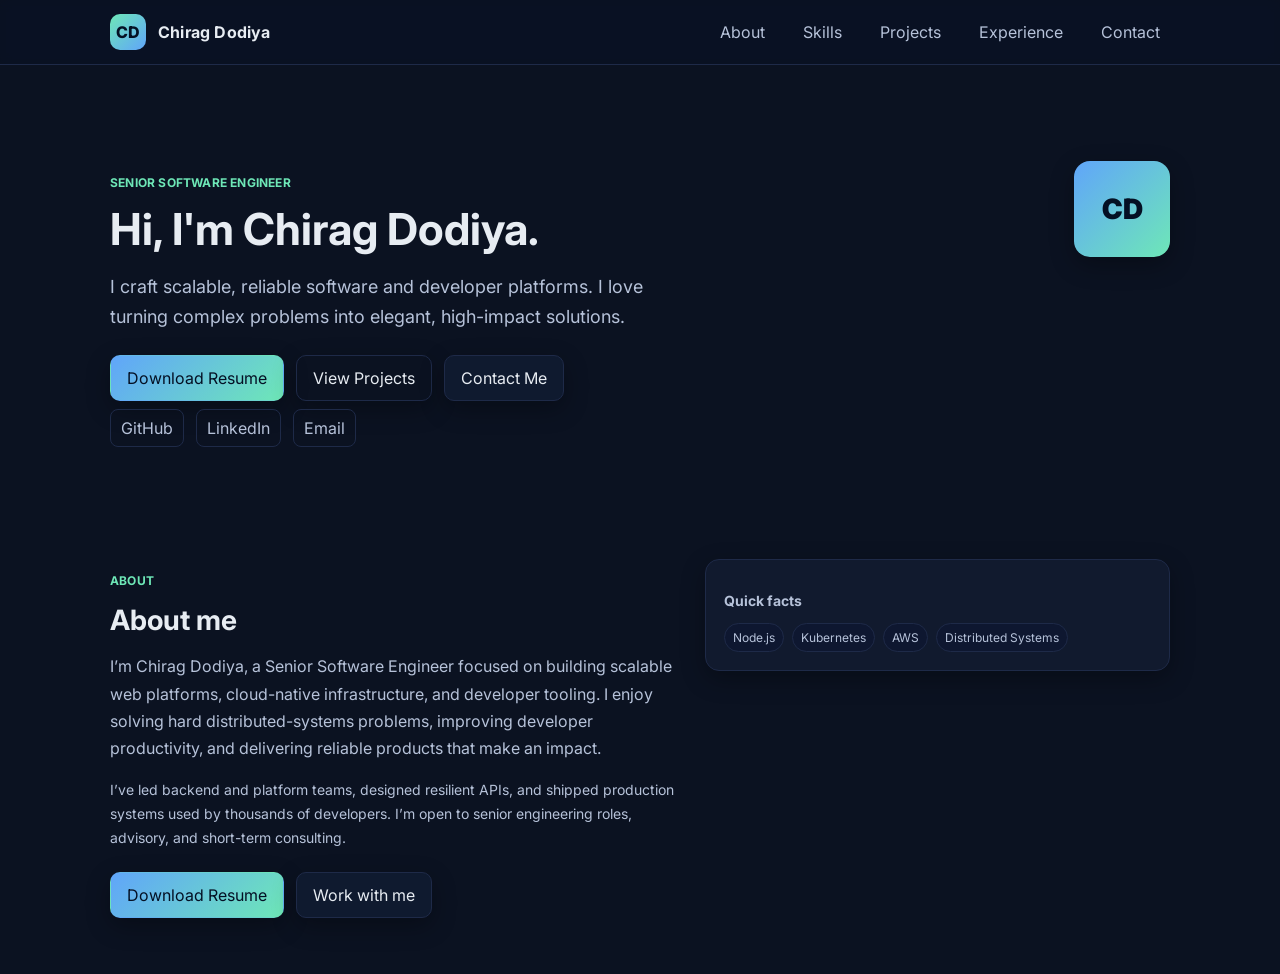
==== commit 801c19c3: "feat: AI fallback rewrite - Create or replace this file with exactly the following HT..." ====
--- a/index.html
+++ b/index.html
@@ -1,509 +1,131 @@
-<!DOCTYPE html>
+<!doctype html>
 <html lang="en">
 <head>
-    <meta charset="utf-8" />
-    <meta name="viewport" content="width=device-width, initial-scale=1, shrink-to-fit=no" />
-    <meta name="description" content="Orbit Labs — Building and launching venture-scale products. Quickly design and customize responsive mobile-first sites with Bootstrap, the world’s most popular front-end open source toolkit!" />
-    <meta name="theme-color" content="#0d6efd">
-    <meta property="og:site_name" content="Orbit Labs" />
-    <meta property="og:title" content="Orbit Labs" />
-    <meta property="og:description" content="Orbit Labs — Building and launching venture-scale products. Quickly design and customize responsive mobile-first sites with Bootstrap, the world’s most popular front-end open source toolkit!" />
-    <meta property="og:type" content="website" />
-    <!-- TODO: Set og:url to production URL after deployment -->
-    <meta property="og:image" content="assets/favicon.ico" />
-    <meta name="twitter:card" content="summary_large_image" />
-    <meta name="twitter:title" content="Orbit Labs" />
-    <meta name="twitter:description" content="Orbit Labs — Building and launching venture-scale products. Quickly design and customize responsive mobile-first sites with Bootstrap, the world’s most popular front-end open source toolkit!" />
-    <meta name="twitter:image" content="assets/favicon.ico" />
-    <title>Orbit Labs</title>
-    <link rel="icon" href="assets/favicon.ico" type="image/x-icon" />
-    <link href="https://cdn.jsdelivr.net/npm/bootstrap-icons@1.5.0/font/bootstrap-icons.css" rel="stylesheet" />
-    <link href="css/styles.css" rel="stylesheet" />
+<meta charset="utf-8">
+<meta name="viewport" content="width=device-width, initial-scale=1">
+<title>Chirag Dodiya — Senior Software Engineer</title>
+<meta name="description" content="Portfolio and personal website of Chirag Dodiya, a senior software engineer specializing in scalable web platforms, cloud, and developer tooling.">
+<meta name="theme-color" content="#0b1221">
+<link rel="preconnect" href="https://fonts.googleapis.com">
+<link rel="preconnect" href="https://fonts.gstatic.com" crossorigin>
+<link href="https://fonts.googleapis.com/css2?family=Inter:wght@400;600;700&display=swap" rel="stylesheet">
+<link rel="icon" href="favicon.ico">
+<meta property="og:title" content="Chirag Dodiya — Senior Software Engineer">
+<meta property="og:description" content="Portfolio and personal website of Chirag Dodiya, a senior software engineer specializing in scalable web platforms, cloud, and developer tooling.">
+<meta property="og:type" content="website">
+<meta property="og:url" content="https://yourdomain.com/">
+<meta property="og:image" content="https://yourdomain.com/og-image.jpg">
+<meta name="twitter:card" content="summary_large_image">
+<style>
+:root { --bg:#0b1221; --text:#e7ecf2; --muted:#b6c2d9; --accent:#6ee7b7; --accent-2:#60a5fa; --card:#111a2e; --border:#1e2a48; --shadow:0 8px 24px rgba(0,0,0,.3) }
+*{box-sizing:border-box}
+html,body{margin:0;padding:0;scroll-behavior:smooth;background:var(--bg);color:var(--text);font-family:Inter,system-ui,-apple-system,Segoe UI,Roboto,Helvetica,Arial,"Apple Color Emoji","Segoe UI Emoji"}
+a{color:inherit;text-decoration:none}
+.container{max-width:1100px;margin:0 auto;padding:0 20px}
+header{position:sticky;top:0;backdrop-filter:saturate(150%) blur(6px);background:rgba(11,18,33,.7);border-bottom:1px solid var(--border);z-index:50}
+.nav{display:flex;align-items:center;justify-content:space-between;height:64px}
+.brand{display:flex;align-items:center;gap:12px;font-weight:700;letter-spacing:.2px}
+.brand-badge{width:36px;height:36px;border-radius:10px;display:grid;place-items:center;background:linear-gradient(135deg,var(--accent),var(--accent-2));color:#041024;font-weight:800}
+nav ul{display:flex;gap:18px;list-style:none;padding:0;margin:0}
+nav a{padding:8px 10px;border-radius:8px;color:var(--muted)}
+nav a:hover{color:var(--text);background:#0e1a34}
+.hero{padding:96px 0 56px}
+.hero .lead{color:var(--muted);font-size:18px}
+h1{font-size:44px;line-height:1.1;margin:10px 0 14px}
+h2{font-size:28px;margin:0 0 16px}
+.section{padding:56px 0}
+p{color:var(--muted);line-height:1.7}
+.btns{display:flex;gap:12px;margin-top:22px;flex-wrap:wrap}
+.btn{display:inline-flex;align-items:center;gap:10px;padding:12px 16px;border-radius:10px;border:1px solid var(--border);background:#0f1a2f;color:var(--text);box-shadow:var(--shadow)}
+.btn.primary{background:linear-gradient(135deg,var(--accent-2),var(--accent));color:#041024;border-color:transparent}
+.btn.ghost{background:transparent}
+.grid{display:grid;gap:16px}
+.grid.cards{grid-template-columns:repeat(auto-fit,minmax(260px,1fr))}
+.card{background:var(--card);border:1px solid var(--border);border-radius:14px;padding:18px;box-shadow:var(--shadow)}
+.badges{display:flex;flex-wrap:wrap;gap:8px;margin-top:10px}
+.badge{font-size:12px;padding:6px 8px;border-radius:999px;border:1px solid var(--border);color:var(--muted);background:#0e1730}
+.section-title{display:flex;align-items:baseline;justify-content:space-between;margin-bottom:16px}
+.kicker{color:var(--accent);font-weight:700;letter-spacing:.2px;text-transform:uppercase;font-size:12px}
+.two-col{display:grid;grid-template-columns:1.1fr .9fr;gap:26px}
+@media (max-width:860px){.two-col{grid-template-columns:1fr}header{position:sticky}.hero{padding-top:72px}nav ul{display:none}}
+.avatar{width:96px;height:96px;border-radius:16px;background:linear-gradient(135deg,var(--accent-2),var(--accent));display:grid;place-items:center;color:#041024;font-weight:900;font-size:28px;box-shadow:var(--shadow)}
+.footer{border-top:1px solid var(--border);padding:24px 0;color:var(--muted)}
+label{font-size:14px;color:var(--muted)}
+input,textarea{width:100%;padding:12px 14px;border-radius:10px;border:1px solid var(--border);background:#0f1a2f;color:var(--text)}
+form .row{display:grid;grid-template-columns:1fr 1fr;gap:12px}
+@media (max-width:640px){form .row{grid-template-columns:1fr}}
+.small{font-size:14px;color:var(--muted)}
+hr.sep{border:none;border-top:1px solid var(--border);margin:26px 0}
+.socials{display:flex;gap:12px;margin-top:8px}
+.socials a{padding:8px 10px;border:1px solid var(--border);border-radius:8px;color:var(--muted)}
+</style>
 </head>
-<body class="d-flex flex-column h-100">
-    <a class="skip-link visually-hidden-focusable position-absolute" href="#main" style="top:0;left:0;">Skip to main content</a>
-    <main class="flex-shrink-0" id="main">
-        <!-- Navigation: persistent top bar for primary site routes -->
-        <header>
-            <nav class="navbar navbar-expand-lg navbar-dark bg-dark" aria-label="Primary">
-                <div class="container px-5">
-                    <a class="navbar-brand" href="index.html">Start Bootstrap</a>
-                    <button class="navbar-toggler" type="button" data-bs-toggle="collapse" data-bs-target="#navbarSupportedContent" aria-controls="navbarSupportedContent" aria-expanded="false" aria-label="Toggle navigation"><span class="navbar-toggler-icon"></span></button>
-                    <div class="collapse navbar-collapse" id="navbarSupportedContent">
-                        <ul class="navbar-nav ms-auto mb-2 mb-lg-0">
-                            <li class="nav-item"><a class="nav-link" href="index.html">Home</a></li>
-                            <li class="nav-item"><a class="nav-link" href="about.html">About</a></li>
-                            <li class="nav-item"><a class="nav-link" href="#contact">Contact</a></li>
-                            <li class="nav-item"><a class="nav-link" href="#pricing">Pricing</a></li>
-                            <li class="nav-item"><a class="nav-link" href="#faq">FAQ</a></li>
-                            <li class="nav-item dropdown">
-                                <a class="nav-link dropdown-toggle" id="navbarDropdownBlog" href="#" role="button" data-bs-toggle="dropdown" aria-expanded="false">Blog</a>
-                                <ul class="dropdown-menu dropdown-menu-end" aria-labelledby="navbarDropdownBlog">
-                                    <li><a class="dropdown-item" href="index.html#blog-home">Blog Home</a></li>
-                                    <li><a class="dropdown-item" href="blog-post.html">Blog Post</a></li>
-                                </ul>
-                            </li>
-                            <li class="nav-item dropdown">
-                                <a class="nav-link dropdown-toggle" id="navbarDropdownPortfolio" href="#" role="button" data-bs-toggle="dropdown" aria-expanded="false">Portfolio</a>
-                                <ul class="dropdown-menu dropdown-menu-end" aria-labelledby="navbarDropdownPortfolio">
-                                    <li><a class="dropdown-item" href="index.html#portfolio-overview">Portfolio Overview</a></li>
-                                    <li><a class="dropdown-item" href="portfolio-item.html">Portfolio Item</a></li>
-                                </ul>
-                            </li>
-                        </ul>
-                    </div>
-                </div>
-            </nav>
-        </header>
-        <!-- Header: hero with primary messaging and CTA -->
-        <section class="bg-dark py-5">
-            <div class="container px-5">
-                <div class="row gx-5 align-items-center justify-content-center">
-                    <div class="col-lg-8 col-xl-7 col-xxl-6">
-                        <div class="my-5 text-center text-xl-start">
-                            <h1 class="display-5 fw-bolder text-white mb-2">A Bootstrap 5 template for modern businesses</h1>
-                            <p class="lead fw-normal text-white-50 mb-4">Quickly design and customize responsive mobile-first sites with Bootstrap, the world’s most popular front-end open source toolkit!</p>
-                            <div class="d-grid gap-3 d-sm-flex justify-content-sm-center justify-content-xl-start">
-                                <a class="btn btn-primary btn-lg px-4 me-sm-3" href="#features">Get started</a>
-                                <a class="btn btn-outline-light btn-lg px-4" href="#!">Learn more</a>
-                            </div>
-                        </div>
-                    </div>
-                    <div class="col-xl-5 col-xxl-6 d-none d-xl-block text-center"><img class="img-fluid rounded-3 my-5" src="https://dummyimage.com/600x400/343a40/6c757d" alt="" width="600" height="400" /></div>
-                </div>
-            </div>
-        </section>
-        <!-- Features section: four key value props -->
-        <section class="py-5" id="features">
-            <div class="container px-5 my-5">
-                <div class="row gx-5">
-                    <div class="col-lg-4 mb-5 mb-lg-0"><h2 class="fw-bolder mb-0">A better way to start building.</h2></div>
-                    <div class="col-lg-8">
-                        <div class="row gx-5 row-cols-1 row-cols-md-2">
-                            <div class="col mb-5 h-100">
-                                <div class="feature bg-primary bg-gradient text-white rounded-3 mb-3"><i class="bi bi-collection"></i></div>
-                                <h2 class="h5">Featured title</h2>
-                                <p class="mb-0">Paragraph of text beneath the heading to explain the heading. Here is just a bit more text.</p>
-                            </div>
-                            <div class="col mb-5 h-100">
-                                <div class="feature bg-primary bg-gradient text-white rounded-3 mb-3"><i class="bi bi-building"></i></div>
-                                <h2 class="h5">Featured title</h2>
-                                <p class="mb-0">Paragraph of text beneath the heading to explain the heading. Here is just a bit more text.</p>
-                            </div>
-                            <div class="col mb-5 mb-md-0 h-100">
-                                <div class="feature bg-primary bg-gradient text-white rounded-3 mb-3"><i class="bi bi-toggles2"></i></div>
-                                <h2 class="h5">Featured title</h2>
-                                <p class="mb-0">Paragraph of text beneath the heading to explain the heading. Here is just a bit more text.</p>
-                            </div>
-                            <div class="col h-100">
-                                <div class="feature bg-primary bg-gradient text-white rounded-3 mb-3"><i class="bi bi-toggles2"></i></div>
-                                <h2 class="h5">Featured title</h2>
-                                <p class="mb-0">Paragraph of text beneath the heading to explain the heading. Here is just a bit more text.</p>
-                            </div>
-                        </div>
-                    </div>
-                </div>
-            </div>
-        </section>
-        <!-- Testimonial section: social proof -->
-        <div class="py-5 bg-light">
-            <div class="container px-5 my-5">
-                <div class="row gx-5 justify-content-center">
-                    <div class="col-lg-10 col-xl-7">
-                        <div class="text-center">
-                            <div class="fs-4 mb-4 fst-italic">"Working with Start Bootstrap templates has saved me tons of development time when building new projects! Starting with a Bootstrap template just makes things easier!"</div>
-                            <div class="d-flex align-items-center justify-content-center">
-                                <img class="rounded-circle me-3" src="https://dummyimage.com/40x40/ced4da/6c757d" alt="" width="40" height="40" loading="lazy" decoding="async" />
-                                <div class="fw-bold">
-                                    Tom Ato
-                                    <span class="fw-bold text-primary mx-1">/</span>
-                                    CEO, Pomodoro
-                                </div>
-                            </div>
-                        </div>
-                    </div>
-                </div>
-            </div>
-        </div>
-        <!-- Blog preview section: three recent posts preview -->
-        <section class="py-5">
-            <div class="container px-5 my-5">
-                <div class="row gx-5 justify-content-center">
-                    <div class="col-lg-8 col-xl-6">
-                        <div class="text-center">
-                            <h2 class="fw-bolder">From our blog</h2>
-                            <p class="lead fw-normal text-muted mb-5">Lorem ipsum, dolor sit amet consectetur adipisicing elit. Eaque fugit ratione dicta mollitia. Officiis ad.</p>
-                        </div>
-                    </div>
-                </div>
-                <div class="row gx-5">
-                    <div class="col-lg-4 mb-5">
-                        <div class="card h-100 shadow border-0">
-                            <img class="card-img-top" src="https://dummyimage.com/600x350/ced4da/6c757d" alt="" width="600" height="350" loading="lazy" decoding="async" />
-                            <div class="card-body p-4">
-                                <div class="badge bg-primary bg-gradient rounded-pill mb-2">News</div>
-                                <a class="text-decoration-none link-dark stretched-link" href="#!"><h5 class="card-title mb-3">Blog post title</h5></a>
-                                <p class="card-text mb-0">Some quick example text to build on the card title and make up the bulk of the card's content.</p>
-                            </div>
-                            <div class="card-footer p-4 pt-0 bg-transparent border-top-0">
-                                <div class="d-flex align-items-end justify-content-between">
-                                    <div class="d-flex align-items-center">
-                                        <img class="rounded-circle me-3" src="https://dummyimage.com/40x40/ced4da/6c757d" alt="" width="40" height="40" loading="lazy" decoding="async" />
-                                        <div class="small">
-                                            <div class="fw-bold">Kelly Rowan</div>
-                                            <div class="text-muted">March 12, 2023 &middot; 6 min read</div>
-                                        </div>
-                                    </div>
-                                </div>
-                            </div>
-                        </div>
-                    </div>
-                    <div class="col-lg-4 mb-5">
-                        <div class="card h-100 shadow border-0">
-                            <img class="card-img-top" src="https://dummyimage.com/600x350/adb5bd/495057" alt="" width="600" height="350" loading="lazy" decoding="async" />
-                            <div class="card-body p-4">
-                                <div class="badge bg-primary bg-gradient rounded-pill mb-2">Media</div>
-                                <a class="text-decoration-none link-dark stretched-link" href="#!"><h5 class="card-title mb-3">Another blog post title</h5></a>
-                                <p class="card-text mb-0">This text is a bit longer to illustrate the adaptive height of each card. Some quick example text to build on the card title and make up the bulk of the card's content.</p>
-                            </div>
-                            <div class="card-footer p-4 pt-0 bg-transparent border-top-0">
-                                <div class="d-flex align-items-end justify-content-between">
-                                    <div class="d-flex align-items-center">
-                                        <img class="rounded-circle me-3" src="https://dummyimage.com/40x40/ced4da/6c757d" alt="" width="40" height="40" loading="lazy" decoding="async" />
-                                        <div class="small">
-                                            <div class="fw-bold">Josiah Barclay</div>
-                                            <div class="text-muted">March 23, 2023 &middot; 4 min read</div>
-                                        </div>
-                                    </div>
-                                </div>
-                            </div>
-                        </div>
-                    </div>
-                    <div class="col-lg-4 mb-5">
-                        <div class="card h-100 shadow border-0">
-                            <img class="card-img-top" src="https://dummyimage.com/600x350/6c757d/343a40" alt="" width="600" height="350" loading="lazy" decoding="async" />
-                            <div class="card-body p-4">
-                                <div class="badge bg-primary bg-gradient rounded-pill mb-2">News</div>
-                                <a class="text-decoration-none link-dark stretched-link" href="#!"><h5 class="card-title mb-3">The last blog post title is a little bit longer than the others</h5></a>
-                                <p class="card-text mb-0">Some more quick example text to build on the card title and make up the bulk of the card's content.</p>
-                            </div>
-                            <div class="card-footer p-4 pt-0 bg-transparent border-top-0">
-                                <div class="d-flex align-items-end justify-content-between">
-                                    <div class="d-flex align-items-center">
-                                        <img class="rounded-circle me-3" src="https://dummyimage.com/40x40/ced4da/6c757d" alt="" width="40" height="40" loading="lazy" decoding="async" />
-                                        <div class="small">
-                                            <div class="fw-bold">Evelyn Martinez</div>
-                                            <div class="text-muted">April 2, 2023 &middot; 10 min read</div>
-                                        </div>
-                                    </div>
-                                </div>
-                            </div>
-                        </div>
-                    </div>
-                </div>
-                <!-- Pricing section: migrated from pricing.html -->
-                <section class="bg-light py-5" id="pricing">
-                    <div class="container px-5 my-5">
-                        <div class="text-center mb-5">
-                            <h2 class="fw-bolder">Pay as you grow</h2>
-                            <p class="lead fw-normal text-muted mb-0">With our no hassle pricing plans</p>
-                        </div>
-                        <div class="row gx-5 justify-content-center">
-                            <div class="col-lg-6 col-xl-4">
-                                <div class="card mb-5 mb-xl-0">
-                                    <div class="card-body p-5">
-                                        <div class="small text-uppercase fw-bold text-muted">Free</div>
-                                        <div class="mb-3"><span class="display-4 fw-bold">$0</span> <span class="text-muted">/ mo.</span></div>
-                                        <ul class="list-unstyled mb-4">
-                                            <li class="mb-2"><i class="bi bi-check text-primary"></i><strong> 1 users</strong></li>
-                                            <li class="mb-2"><i class="bi bi-check text-primary"></i> 5GB storage</li>
-                                            <li class="mb-2"><i class="bi bi-check text-primary"></i> Unlimited public projects</li>
-                                            <li class="mb-2"><i class="bi bi-check text-primary"></i> Community access</li>
-                                            <li class="mb-2 text-muted"><i class="bi bi-x"></i> Unlimited private projects</li>
-                                            <li class="mb-2 text-muted"><i class="bi bi-x"></i> Dedicated support</li>
-                                            <li class="mb-2 text-muted"><i class="bi bi-x"></i> Free linked domain</li>
-                                            <li class="text-muted"><i class="bi bi-x"></i> Monthly status reports</li>
-                                        </ul>
-                                        <div class="d-grid"><a class="btn btn-outline-primary" href="#contact">Choose plan</a></div>
-                                    </div>
-                                </div>
-                            </div>
-                            <div class="col-lg-6 col-xl-4">
-                                <div class="card mb-5 mb-xl-0">
-                                    <div class="card-body p-5">
-                                        <div class="small text-uppercase fw-bold"><i class="bi bi-star-fill text-warning"></i> Pro</div>
-                                        <div class="mb-3"><span class="display-4 fw-bold">$9</span> <span class="text-muted">/ mo.</span></div>
-                                        <ul class="list-unstyled mb-4">
-                                            <li class="mb-2"><i class="bi bi-check text-primary"></i><strong> 5 users</strong></li>
-                                            <li class="mb-2"><i class="bi bi-check text-primary"></i> 5GB storage</li>
-                                            <li class="mb-2"><i class="bi bi-check text-primary"></i> Unlimited public projects</li>
-                                            <li class="mb-2"><i class="bi bi-check text-primary"></i> Community access</li>
-                                            <li class="mb-2"><i class="bi bi-check text-primary"></i> Unlimited private projects</li>
-                                            <li class="mb-2"><i class="bi bi-check text-primary"></i> Dedicated support</li>
-                                            <li class="mb-2"><i class="bi bi-check text-primary"></i> Free linked domain</li>
-                                            <li class="text-muted"><i class="bi bi-x"></i> Monthly status reports</li>
-                                        </ul>
-                                        <div class="d-grid"><a class="btn btn-primary" href="#contact">Choose plan</a></div>
-                                    </div>
-                                </div>
-                            </div>
-                            <div class="col-lg-6 col-xl-4">
-                                <div class="card">
-                                    <div class="card-body p-5">
-                                        <div class="small text-uppercase fw-bold text-muted">Enterprise</div>
-                                        <div class="mb-3"><span class="display-4 fw-bold">$49</span> <span class="text-muted">/ mo.</span></div>
-                                        <ul class="list-unstyled mb-4">
-                                            <li class="mb-2"><i class="bi bi-check text-primary"></i><strong> Unlimited users</strong></li>
-                                            <li class="mb-2"><i class="bi bi-check text-primary"></i> 5GB storage</li>
-                                            <li class="mb-2"><i class="bi bi-check text-primary"></i> Unlimited public projects</li>
-                                            <li class="mb-2"><i class="bi bi-check text-primary"></i> Community access</li>
-                                            <li class="mb-2"><i class="bi bi-check text-primary"></i> Unlimited private projects</li>
-                                            <li class="mb-2"><i class="bi bi-check text-primary"></i> Dedicated support</li>
-                                            <li class="mb-2"><i class="bi bi-check text-primary"></i><strong> Unlimited</strong> linked domains</li>
-                                            <li class="text-muted"><i class="bi bi-check text-primary"></i> Monthly status reports</li>
-                                        </ul>
-                                        <div class="d-grid"><a class="btn btn-outline-primary" href="#contact">Choose plan</a></div>
-                                    </div>
-                                </div>
-                            </div>
-                        </div>
-                    </div>
-                </section>
-                <!-- Portfolio Overview section: migrated summary from portfolio-overview.html -->
-                <section class="py-5 bg-light" id="portfolio-overview">
-                    <div class="container px-5 my-5">
-                        <div class="text-center mb-5">
-                            <h2 class="fw-bolder">Our Work</h2>
-                            <p class="lead fw-normal text-muted mb-0">Company portfolio</p>
-                        </div>
-                        <div class="row gx-5">
-                            <div class="col-lg-6">
-                                <div class="position-relative mb-5">
-                                    <img class="img-fluid rounded-3 mb-3" src="https://dummyimage.com/600x400/343a40/6c757d" alt="" width="600" height="400" loading="lazy" decoding="async" />
-                                    <a class="h3 fw-bolder text-decoration-none link-dark stretched-link" href="portfolio-item.html">Project name</a>
-                                </div>
-                            </div>
-                            <div class="col-lg-6">
-                                <div class="position-relative mb-5">
-                                    <img class="img-fluid rounded-3 mb-3" src="https://dummyimage.com/600x400/343a40/6c757d" alt="" width="600" height="400" loading="lazy" decoding="async" />
-                                    <a class="h3 fw-bolder text-decoration-none link-dark stretched-link" href="portfolio-item.html">Project name</a>
-                                </div>
-                            </div>
-                            <div class="col-lg-6">
-                                <div class="position-relative mb-5 mb-lg-0">
-                                    <img class="img-fluid rounded-3 mb-3" src="https://dummyimage.com/600x400/343a40/6c757d" alt="" width="600" height="400" loading="lazy" decoding="async" />
-                                    <a class="h3 fw-bolder text-decoration-none link-dark stretched-link" href="portfolio-item.html">Project name</a>
-                                </div>
-                            </div>
-                            <div class="col-lg-6">
-                                <div class="position-relative">
-                                    <img class="img-fluid rounded-3 mb-3" src="https://dummyimage.com/600x400/343a40/6c757d" alt="" width="600" height="400" loading="lazy" decoding="async" />
-                                    <a class="h3 fw-bolder text-decoration-none link-dark stretched-link" href="portfolio-item.html">Project name</a>
-                                </div>
-                            </div>
-                        </div>
-                    </div>
-                </section>
-                <!-- FAQ section: migrated from faq.html (second to last) -->
-                <section class="py-5" id="faq">
-                    <div class="container px-5 my-5">
-                        <div class="text-center mb-5">
-                            <h2 class="fw-bolder">Frequently Asked Questions</h2>
-                            <p class="lead fw-normal text-muted mb-0">How can we help you?</p>
-                        </div>
-                        <div class="row gx-5">
-                            <div class="col-xl-8">
-                                <h3 class="fw-bolder mb-3">Account &amp; Billing</h3>
-                                <div class="accordion mb-5" id="accordionAccount">
-                                    <div class="accordion-item">
-                                        <h4 class="accordion-header" id="accHeadingOne"><button class="accordion-button" type="button" data-bs-toggle="collapse" data-bs-target="#accCollapseOne" aria-expanded="true" aria-controls="accCollapseOne">Accordion Item #1</button></h4>
-                                        <div class="accordion-collapse collapse show" id="accCollapseOne" aria-labelledby="accHeadingOne" data-bs-parent="#accordionAccount">
-                                            <div class="accordion-body"><strong>This is the first item's accordion body.</strong> It is shown by default, until the collapse plugin adds the appropriate classes that we use to style each element. These classes control the overall appearance, as well as the showing and hiding via CSS transitions. You can modify any of this with custom CSS or overriding our default variables. It's also worth noting that just about any HTML can go within the <code>.accordion-body</code>, though the transition does limit overflow.</div>
-                                        </div>
-                                    </div>
-                                    <div class="accordion-item">
-                                        <h4 class="accordion-header" id="accHeadingTwo"><button class="accordion-button collapsed" type="button" data-bs-toggle="collapse" data-bs-target="#accCollapseTwo" aria-expanded="false" aria-controls="accCollapseTwo">Accordion Item #2</button></h4>
-                                        <div class="accordion-collapse collapse" id="accCollapseTwo" aria-labelledby="accHeadingTwo" data-bs-parent="#accordionAccount">
-                                            <div class="accordion-body"><strong>This is the second item's accordion body.</strong> It is hidden by default, until the collapse plugin adds the appropriate classes that we use to style each element. These classes control the overall appearance, as well as the showing and hiding via CSS transitions. You can modify any of this with custom CSS or overriding our default variables. It's also worth noting that just about any HTML can go within the <code>.accordion-body</code>, though the transition does limit overflow.</div>
-                                        </div>
-                                    </div>
-                                    <div class="accordion-item">
-                                        <h4 class="accordion-header" id="accHeadingThree"><button class="accordion-button collapsed" type="button" data-bs-toggle="collapse" data-bs-target="#accCollapseThree" aria-expanded="false" aria-controls="accCollapseThree">Accordion Item #3</button></h4>
-                                        <div class="accordion-collapse collapse" id="accCollapseThree" aria-labelledby="accHeadingThree" data-bs-parent="#accordionAccount">
-                                            <div class="accordion-body"><strong>This is the third item's accordion body.</strong> It is hidden by default, until the collapse plugin adds the appropriate classes that we use to style each element. These classes control the overall appearance, as well as the showing and hiding via CSS transitions. You can modify any of this with custom CSS or overriding our default variables. It's also worth noting that just about any HTML can go within the <code>.accordion-body</code>, though the transition does limit overflow.</div>
-                                        </div>
-                                    </div>
-                                </div>
-                                <h3 class="fw-bolder mb-3">Website Issues</h3>
-                                <div class="accordion mb-5 mb-xl-0" id="accordionWebsite">
-                                    <div class="accordion-item">
-                                        <h4 class="accordion-header" id="webHeadingOne"><button class="accordion-button" type="button" data-bs-toggle="collapse" data-bs-target="#webCollapseOne" aria-expanded="true" aria-controls="webCollapseOne">Accordion Item #1</button></h4>
-                                        <div class="accordion-collapse collapse show" id="webCollapseOne" aria-labelledby="webHeadingOne" data-bs-parent="#accordionWebsite">
-                                            <div class="accordion-body"><strong>This is the first item's accordion body.</strong> It is shown by default, until the collapse plugin adds the appropriate classes that we use to style each element. These classes control the overall appearance, as well as the showing and hiding via CSS transitions. You can modify any of this with custom CSS or overriding our default variables. It's also worth noting that just about any HTML can go within the <code>.accordion-body</code>, though the transition does limit overflow.</div>
-                                        </div>
-                                    </div>
-                                    <div class="accordion-item">
-                                        <h4 class="accordion-header" id="webHeadingTwo"><button class="accordion-button collapsed" type="button" data-bs-toggle="collapse" data-bs-target="#webCollapseTwo" aria-expanded="false" aria-controls="webCollapseTwo">Accordion Item #2</button></h4>
-                                        <div class="accordion-collapse collapse" id="webCollapseTwo" aria-labelledby="webHeadingTwo" data-bs-parent="#accordionWebsite">
-                                            <div class="accordion-body"><strong>This is the second item's accordion body.</strong> It is hidden by default, until the collapse plugin adds the appropriate classes that we use to style each element. These classes control the overall appearance, as well as the showing and hiding via CSS transitions. You can modify any of this with custom CSS or overriding our default variables. It's also worth noting that just about any HTML can go within the <code>.accordion-body</code>, though the transition does limit overflow.</div>
-                                        </div>
-                                    </div>
-                                    <div class="accordion-item">
-                                        <h4 class="accordion-header" id="webHeadingThree"><button class="accordion-button collapsed" type="button" data-bs-toggle="collapse" data-bs-target="#webCollapseThree" aria-expanded="false" aria-controls="webCollapseThree">Accordion Item #3</button></h4>
-                                        <div class="accordion-collapse collapse" id="webCollapseThree" aria-labelledby="webHeadingThree" data-bs-parent="#accordionWebsite">
-                                            <div class="accordion-body"><strong>This is the third item's accordion body.</strong> It is hidden by default, until the collapse plugin adds the appropriate classes that we use to style each element. These classes control the overall appearance, as well as the showing and hiding via CSS transitions. You can modify any of this with custom CSS or overriding our default variables. It's also worth noting that just about any HTML can go within the <code>.accordion-body</code>, though the transition does limit overflow.</div>
-                                        </div>
-                                    </div>
-                                </div>
-                            </div>
-                            <div class="col-xl-4">
-                                <div class="card border-0 bg-light mt-xl-5">
-                                    <div class="card-body p-4 py-lg-5">
-                                        <div class="d-flex align-items-center justify-content-center">
-                                            <div class="text-center">
-                                                <div class="h6 fw-bolder">Have more questions?</div>
-                                                <p class="text-muted mb-4">Contact us at<br /><a href="mailto:support@domain.com">support@domain.com</a></p>
-                                                <div class="h6 fw-bolder">Follow us</div>
-                                                <a class="fs-5 px-2 link-dark" href="#" aria-label="Twitter"><i class="bi-twitter"></i></a>
-                                                <a class="fs-5 px-2 link-dark" href="#" aria-label="Facebook"><i class="bi-facebook"></i></a>
-                                                <a class="fs-5 px-2 link-dark" href="#" aria-label="LinkedIn"><i class="bi-linkedin"></i></a>
-                                                <a class="fs-5 px-2 link-dark" href="#" aria-label="YouTube"><i class="bi-youtube"></i></a>
-                                            </div>
-                                        </div>
-                                    </div>
-                                </div>
-                            </div>
-                        </div>
-                    </div>
-                </section>
-                <!-- Contact section: last before footer -->
-                <section class="py-5" id="contact">
-                    <div class="container px-5">
-                        <div class="bg-light rounded-3 py-5 px-4 px-md-5 mb-5">
-                            <div class="text-center mb-5">
-                                <div class="feature bg-primary bg-gradient text-white rounded-3 mb-3"><i class="bi bi-envelope"></i></div>
-                                <h2 class="fw-bolder">Get in touch</h2>
-                                <p class="lead fw-normal text-muted mb-0">We'd love to hear from you</p>
-                            </div>
-                        <div class="row gx-5 justify-content-center">
-                            <div class="col-lg-8 col-xl-6">
-                                <!--
-                                  PANDA CONTACT FORM
-                                  ==================
-                                  This block renders the Panda Contact Form.
-
-                                  Usage:
-                                  - Place the <div data-panda-contact> where the form should appear.
-                                  - The external script automatically renders the form and handles submission.
-
-                                  Required:
-                                  - data-panda-contact  → form mount point
-                                  - data-endpoint       → backend POST URL (Supabase function)
-                                  - data-to-email       → destination email (validated server-side)
-
-                                  Rules:
-                                  - Do NOT add a <form> inside this div.
-                                  - Do NOT add input fields manually.
-                                  - Do NOT remove required data attributes.
-                                  - Include the script ONLY ONCE per page.
-                                -->
-                                <div
-                                  data-panda-contact
-                                  data-endpoint="https://bfwqdadlcyndtaqmqtci.supabase.co/functions/v1/panda-contact"
-                                  data-to-email="contact@yourdomain.com"
-                                  data-success="Thanks! We’ll get back to you shortly."
-                                ></div>
-                            </div>
-                        </div>
-                        </div>
-                        <div class="row gx-5 row-cols-2 row-cols-lg-4 py-5">
-                            <div class="col">
-                                <div class="feature bg-primary bg-gradient text-white rounded-3 mb-3"><i class="bi bi-chat-dots"></i></div>
-                                <div class="h5 mb-2">Chat with us</div>
-                                <p class="text-muted mb-0">Chat live with one of our support specialists.</p>
-                            </div>
-                            <div class="col">
-                                <div class="feature bg-primary bg-gradient text-white rounded-3 mb-3"><i class="bi bi-people"></i></div>
-                                <div class="h5">Ask the community</div>
-                                <p class="text-muted mb-0">Explore our community forums and communicate with other users.</p>
-                            </div>
-                            <div class="col">
-                                <div class="feature bg-primary bg-gradient text-white rounded-3 mb-3"><i class="bi bi-question-circle"></i></div>
-                                <div class="h5">Support center</div>
-                                <p class="text-muted mb-0">Browse FAQ's and support articles to find solutions.</p>
-                            </div>
-                            <div class="col">
-                                <div class="feature bg-primary bg-gradient text-white rounded-3 mb-3"><i class="bi bi-telephone"></i></div>
-                                <div class="h5">Call us</div>
-                                <p class="text-muted mb-0">Call us during normal business hours at (555) 892-9403.</p>
-                            </div>
-                        </div>
-                    </div>
-                </section>
-                <!-- Call to action: newsletter sign-up prompt -->
-                <aside class="bg-primary bg-gradient rounded-3 p-4 p-sm-5 mt-5">
-                    <div class="d-flex align-items-center justify-content-between flex-column flex-xl-row text-center text-xl-start">
-                        <div class="mb-4 mb-xl-0">
-                            <div class="fs-3 fw-bold text-white">New products, delivered to you.</div>
-                            <div class="text-white-50">Sign up for our newsletter for the latest updates.</div>
-                        </div>
-                        <div class="ms-xl-4">
-                            <div class="input-group mb-2">
-                                <input class="form-control" type="text" placeholder="Email address..." aria-label="Email address..." aria-describedby="button-newsletter" />
-                                <button class="btn btn-outline-light" id="button-newsletter" type="button">Sign up</button>
-                            </div>
-                            <div class="small text-white-50">We care about privacy, and will never share your data.</div>
-                        </div>
-                    </div>
-                </aside>
-            </div>
-        </section>
-    </main>
-    <!-- Footer-->
-    <footer class="bg-dark py-4 mt-auto">
-        <div class="container px-5">
-            <div class="row align-items-center justify-content-between flex-column flex-sm-row">
-                <div class="col-auto"><div class="small m-0 text-white">Copyright &copy; Your Website 2023</div></div>
-                <div class="col-auto">
-                    <a class="link-light small" href="#!">Privacy</a>
-                    <span class="text-white mx-1">&middot;</span>
-                    <a class="link-light small" href="#!">Terms</a>
-                    <span class="text-white mx-1">&middot;</span>
-                    <a class="link-light small" href="#!">Contact</a>
-                </div>
-            </div>
-        </div>
-    </footer>
-    <!-- Bootstrap core JS-->
-    <script src="https://cdn.jsdelivr.net/npm/bootstrap@5.2.3/dist/js/bootstrap.bundle.min.js" defer></script>
-    <!-- Core theme JS-->
-    <script src="js/scripts.js" defer></script>
-    <!-- Panda Contact Form Script (required) -->
-    <script src="https://bfwqdadlcyndtaqmqtci.supabase.co/storage/v1/object/public/pandajs/panda-contact.js" defer></script>
-    <!--
-      PANDA ELEMENT SELECTION SCRIPT
-      ===============================
-      Captures all element clicks inside the iframe and sends metadata to Bubble via postMessage.
-      Metadata captured: url, width, height, alt
-        ⚠ Do NOT remove or modify this script unless explicitly instructed by the admin.
-    -->
-    <script src="https://bfwqdadlcyndtaqmqtci.supabase.co/storage/v1/object/public/pandajs/panda-element-selection.js" defer></script>
-    <!--
-      PANDA BRANDING SCRIPT
-      ====================
-      Handles Panda-specific branding, logos, placeholders, and runtime injection for the iframe/editor.
-        ⚠ Do NOT remove or modify this script unless explicitly instructed by the admin.
-    -->
-    <script src="https://bfwqdadlcyndtaqmqtci.supabase.co/storage/v1/object/public/pandajs/panda-branding.js" defer></script>
-    <!--
-      PANDA AUTO RELOAD SCRIPT
-      ====================
-      Handles Panda HMR solution built on railway to hot reload changes in preview.
-        ⚠ Do NOT remove or modify this script unless explicitly instructed by the admin.
-    -->
-    <script>
-    const es = new EventSource("/__hmr");
-    es.onmessage = () => location.reload();
-    </script>
+<body>
+<header>
+<div class="container nav">
+<div class="brand">
+<div class="brand-badge">CD</div>
+<div>Chirag Dodiya</div>
+</div>
+<nav aria-label="Primary">
+<ul>
+<li><a href="#about">About</a></li>
+<li><a href="#skills">Skills</a></li>
+<li><a href="#projects">Projects</a></li>
+<li><a href="#experience">Experience</a></li>
+<li><a href="#contact">Contact</a></li>
+</ul>
+</nav>
+</div>
+</header>
+<main>
+<section class="hero">
+<div class="container two-col">
+<div>
+<p class="kicker">Senior Software Engineer</p>
+<h1>Hi, I'm Chirag Dodiya.</h1>
+<p class="lead">I craft scalable, reliable software and developer platforms. I love turning complex problems into elegant, high-impact solutions.</p>
+<div class="btns">
+<a class="btn primary" href="#" data-resume-url="https://yourdomain.com/Chirag-Dodiya-Resume.pdf">Download Resume</a>
+<a class="btn ghost" href="#projects">View Projects</a>
+<a class="btn" href="#contact">Contact Me</a>
+</div>
+<div class="socials">
+<a href="https://github.com/yourusername" aria-label="GitHub">GitHub</a>
+<a href="https://www.linkedin.com/in/yourusername" aria-label="LinkedIn">LinkedIn</a>
+<a href="mailto:chirag@yourdomain.com" aria-label="Email">Email</a>
+</div>
+</div>
+<div style="display:flex; justify-content:flex-end; align-items:flex-start;">
+<div class="avatar" aria-hidden="true">CD</div>
+</div>
+</div>
+</section>
+<section id="about" class="section">
+<div class="container two-col">
+<div>
+<p class="kicker">About</p>
+<h2>About me</h2>
+<p>I’m Chirag Dodiya, a Senior Software Engineer focused on building scalable web platforms, cloud-native infrastructure, and developer tooling. I enjoy solving hard distributed-systems problems, improving developer productivity, and delivering reliable products that make an impact.</p>
+<p class="small">I’ve led backend and platform teams, designed resilient APIs, and shipped production systems used by thousands of developers. I’m open to senior engineering roles, advisory, and short-term consulting.</p>
+<div class="btns" aria-label="Primary actions">
+<a class="btn primary" href="#" data-resume-url="https://yourdomain.com/Chirag-Dodiya-Resume.pdf">Download Resume</a>
+<a class="btn" href="#contact">Work with me</a>
+</div>
+</div>
+<div>
+<div class="card" aria-hidden="false">
+<h3 class="small">Quick facts</h3>
+<div class="badges" role="list">
+<div class="badge" role="listitem">Node.js</div>
+<div class="badge" role="listitem">Kubernetes</div>
+<div class="badge" role="listitem">AWS</div>
+<div class="badge" role="listitem">Distributed Systems</div>
+</div>
+</div>
+</div>
+</div>
+</section>
+</main>
 </body>
 </html>
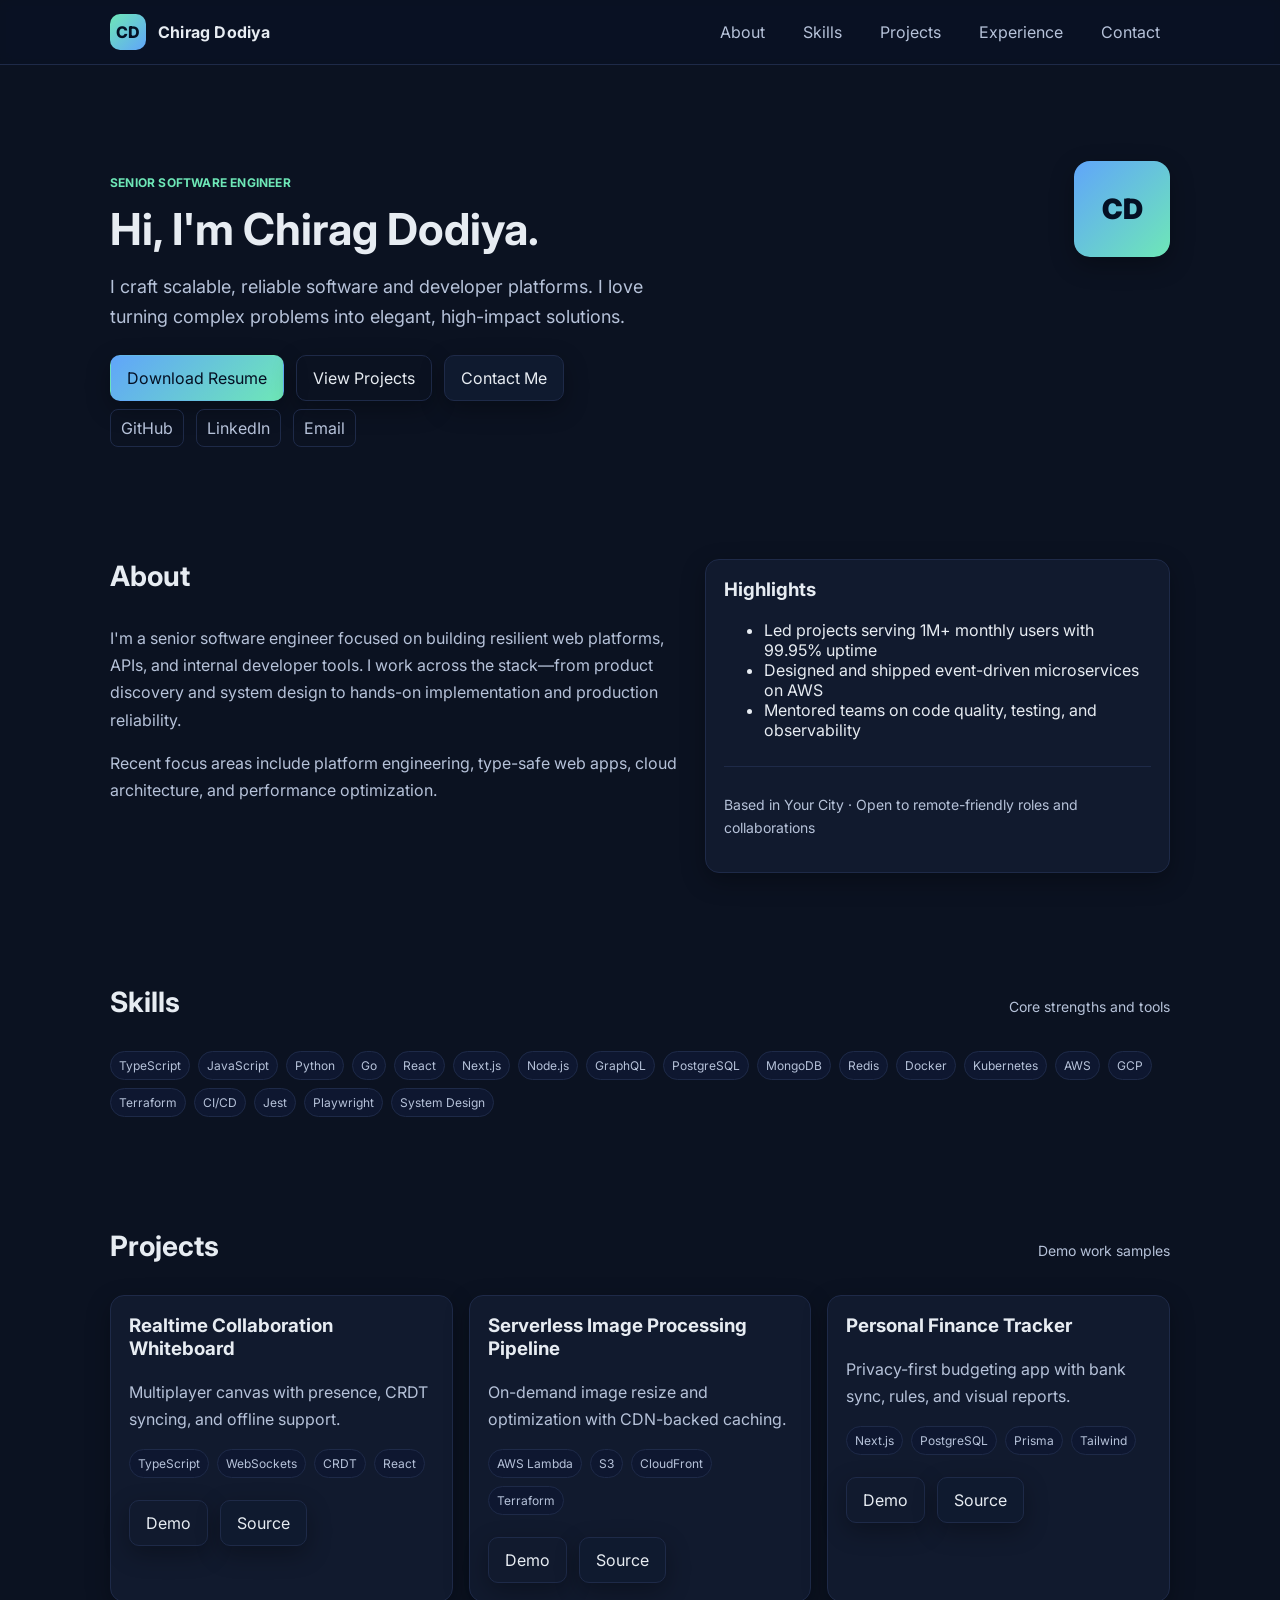
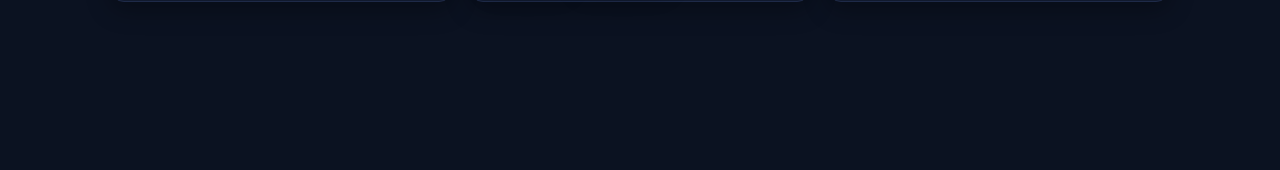
==== commit bddfdd79: "feat: AI fallback rewrite - Create or replace this file with exactly the following HT..." ====
--- a/index.html
+++ b/index.html
@@ -104,26 +104,108 @@
 <section id="about" class="section">
 <div class="container two-col">
 <div>
-<p class="kicker">About</p>
-<h2>About me</h2>
-<p>I’m Chirag Dodiya, a Senior Software Engineer focused on building scalable web platforms, cloud-native infrastructure, and developer tooling. I enjoy solving hard distributed-systems problems, improving developer productivity, and delivering reliable products that make an impact.</p>
-<p class="small">I’ve led backend and platform teams, designed resilient APIs, and shipped production systems used by thousands of developers. I’m open to senior engineering roles, advisory, and short-term consulting.</p>
-<div class="btns" aria-label="Primary actions">
-<a class="btn primary" href="#" data-resume-url="https://yourdomain.com/Chirag-Dodiya-Resume.pdf">Download Resume</a>
-<a class="btn" href="#contact">Work with me</a>
-</div>
-</div>
-<div>
-<div class="card" aria-hidden="false">
-<h3 class="small">Quick facts</h3>
-<div class="badges" role="list">
-<div class="badge" role="listitem">Node.js</div>
-<div class="badge" role="listitem">Kubernetes</div>
-<div class="badge" role="listitem">AWS</div>
-<div class="badge" role="listitem">Distributed Systems</div>
-</div>
-</div>
-</div>
+<div class="section-title">
+<h2>About</h2>
+</div>
+<p>I'm a senior software engineer focused on building resilient web platforms, APIs, and internal developer tools. I work across the stack—from product discovery and system design to hands-on implementation and production reliability.</p>
+<p>Recent focus areas include platform engineering, type-safe web apps, cloud architecture, and performance optimization.</p>
+</div>
+<div class="card">
+<h3 style="margin-top:0">Highlights</h3>
+<ul>
+<li>Led projects serving 1M+ monthly users with 99.95% uptime</li>
+<li>Designed and shipped event-driven microservices on AWS</li>
+<li>Mentored teams on code quality, testing, and observability</li>
+</ul>
+<hr class="sep">
+<p class="small">Based in Your City · Open to remote-friendly roles and collaborations</p>
+</div>
+</div>
+</section>
+<section id="skills" class="section">
+<div class="container">
+<div class="section-title">
+<h2>Skills</h2>
+<span class="small">Core strengths and tools</span>
+</div>
+<div class="badges">
+<span class="badge">TypeScript</span>
+<span class="badge">JavaScript</span>
+<span class="badge">Python</span>
+<span class="badge">Go</span>
+<span class="badge">React</span>
+<span class="badge">Next.js</span>
+<span class="badge">Node.js</span>
+<span class="badge">GraphQL</span>
+<span class="badge">PostgreSQL</span>
+<span class="badge">MongoDB</span>
+<span class="badge">Redis</span>
+<span class="badge">Docker</span>
+<span class="badge">Kubernetes</span>
+<span class="badge">AWS</span>
+<span class="badge">GCP</span>
+<span class="badge">Terraform</span>
+<span class="badge">CI/CD</span>
+<span class="badge">Jest</span>
+<span class="badge">Playwright</span>
+<span class="badge">System Design</span>
+</div>
+</div>
+</section>
+<section id="projects" class="section">
+<div class="container">
+<div class="section-title">
+<h2>Projects</h2>
+<span class="small">Demo work samples</span>
+</div>
+<div class="grid cards">
+<article class="card">
+<h3 style="margin-top:0">Realtime Collaboration Whiteboard</h3>
+<p>Multiplayer canvas with presence, CRDT syncing, and offline support.</p>
+<div class="badges">
+<span class="badge">TypeScript</span>
+<span class="badge">WebSockets</span>
+<span class="badge">CRDT</span>
+<span class="badge">React</span>
+</div>
+<div class="btns">
+<a class="btn ghost" href="#" aria-label="Live demo">Demo</a>
+<a class="btn" href="#" aria-label="Source code">Source</a>
+</div>
+</article>
+<article class="card">
+<h3 style="margin-top:0">Serverless Image Processing Pipeline</h3>
+<p>On-demand image resize and optimization with CDN-backed caching.</p>
+<div class="badges">
+<span class="badge">AWS Lambda</span>
+<span class="badge">S3</span>
+<span class="badge">CloudFront</span>
+<span class="badge">Terraform</span>
+</div>
+<div class="btns">
+<a class="btn ghost" href="#" aria-label="Live demo">Demo</a>
+<a class="btn" href="#" aria-label="Source code">Source</a>
+</div>
+</article>
+<article class="card">
+<h3 style="margin-top:0">Personal Finance Tracker</h3>
+<p>Privacy-first budgeting app with bank sync, rules, and visual reports.</p>
+<div class="badges">
+<span class="badge">Next.js</span>
+<span class="badge">PostgreSQL</span>
+<span class="badge">Prisma</span>
+<span class="badge">Tailwind</span>
+</div>
+<div class="btns">
+<a class="btn ghost" href="#" aria-label="Live demo">Demo</a>
+<a class="btn" href="#" aria-label="Source code">Source</a>
+</div>
+</article>
+</div>
+</div>
+</section>
+<section id="experience" class="section">
+<div class="container">
 </div>
 </section>
 </main>
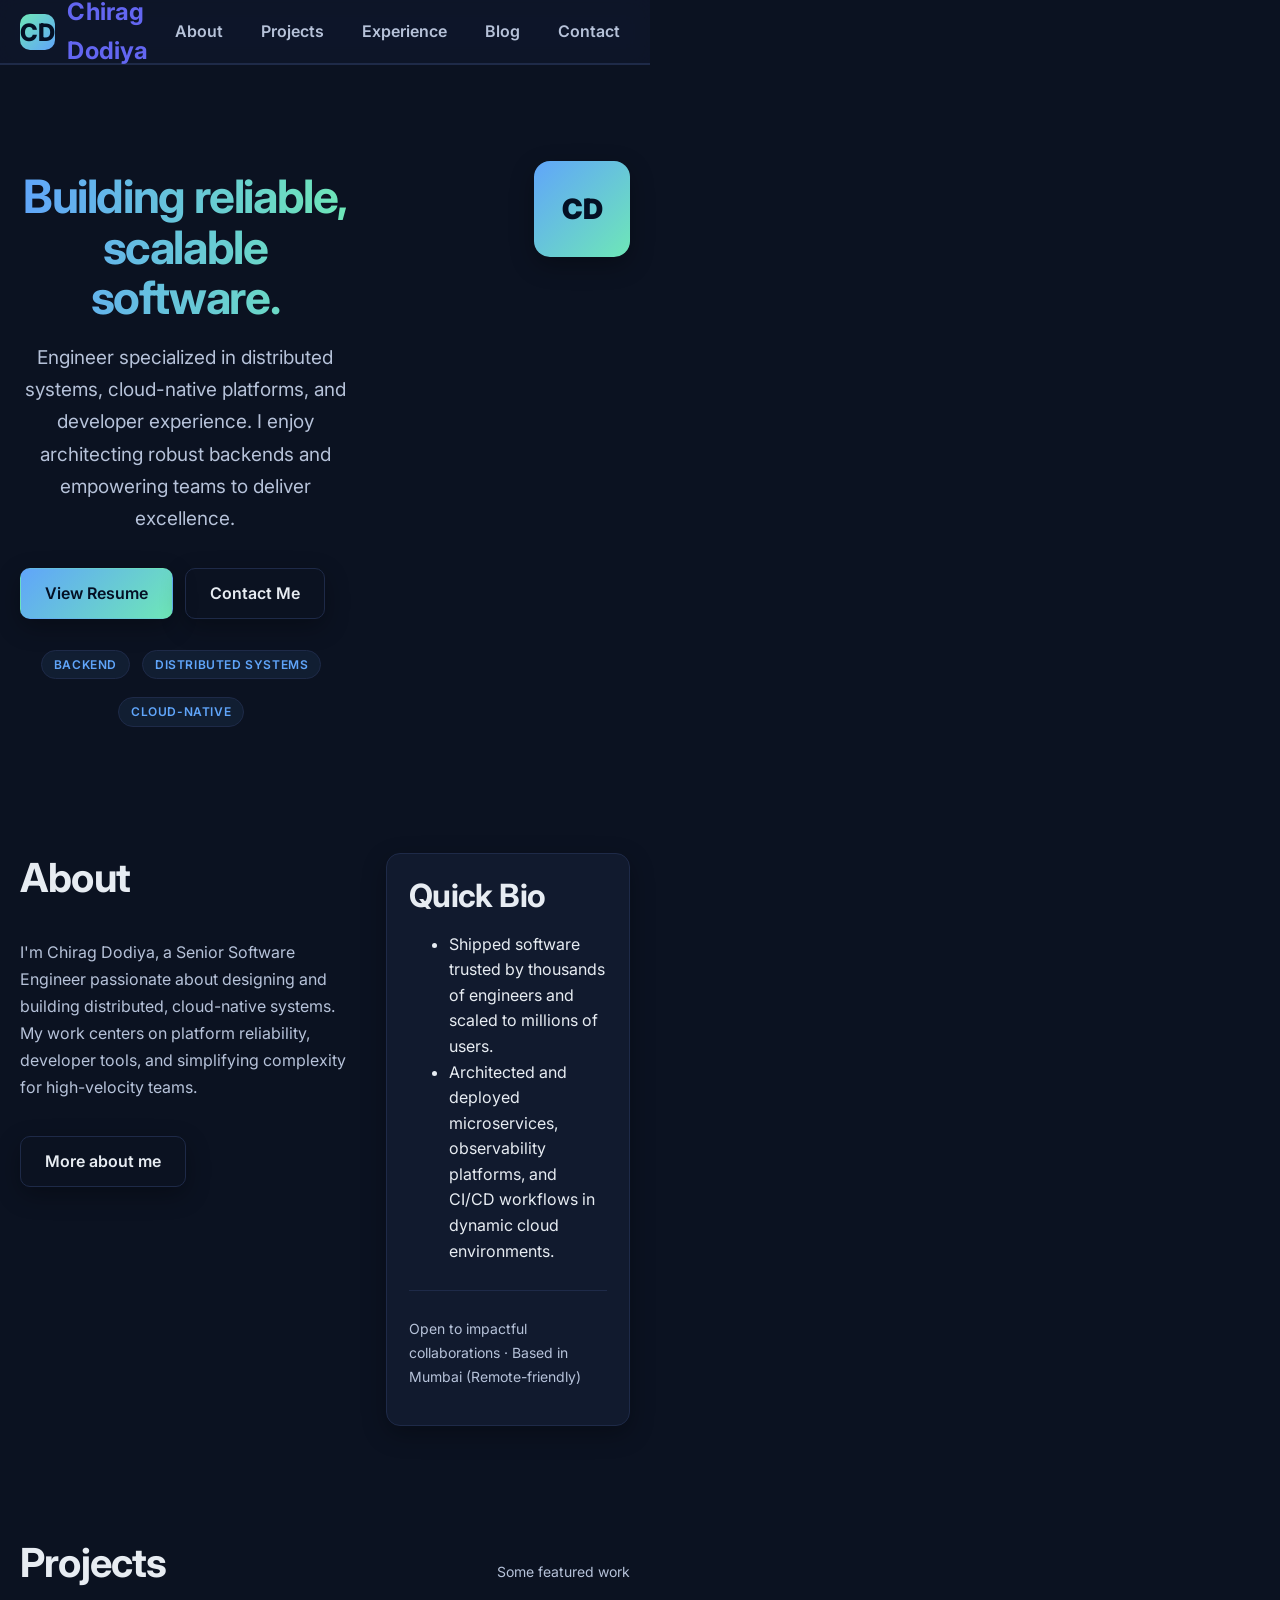
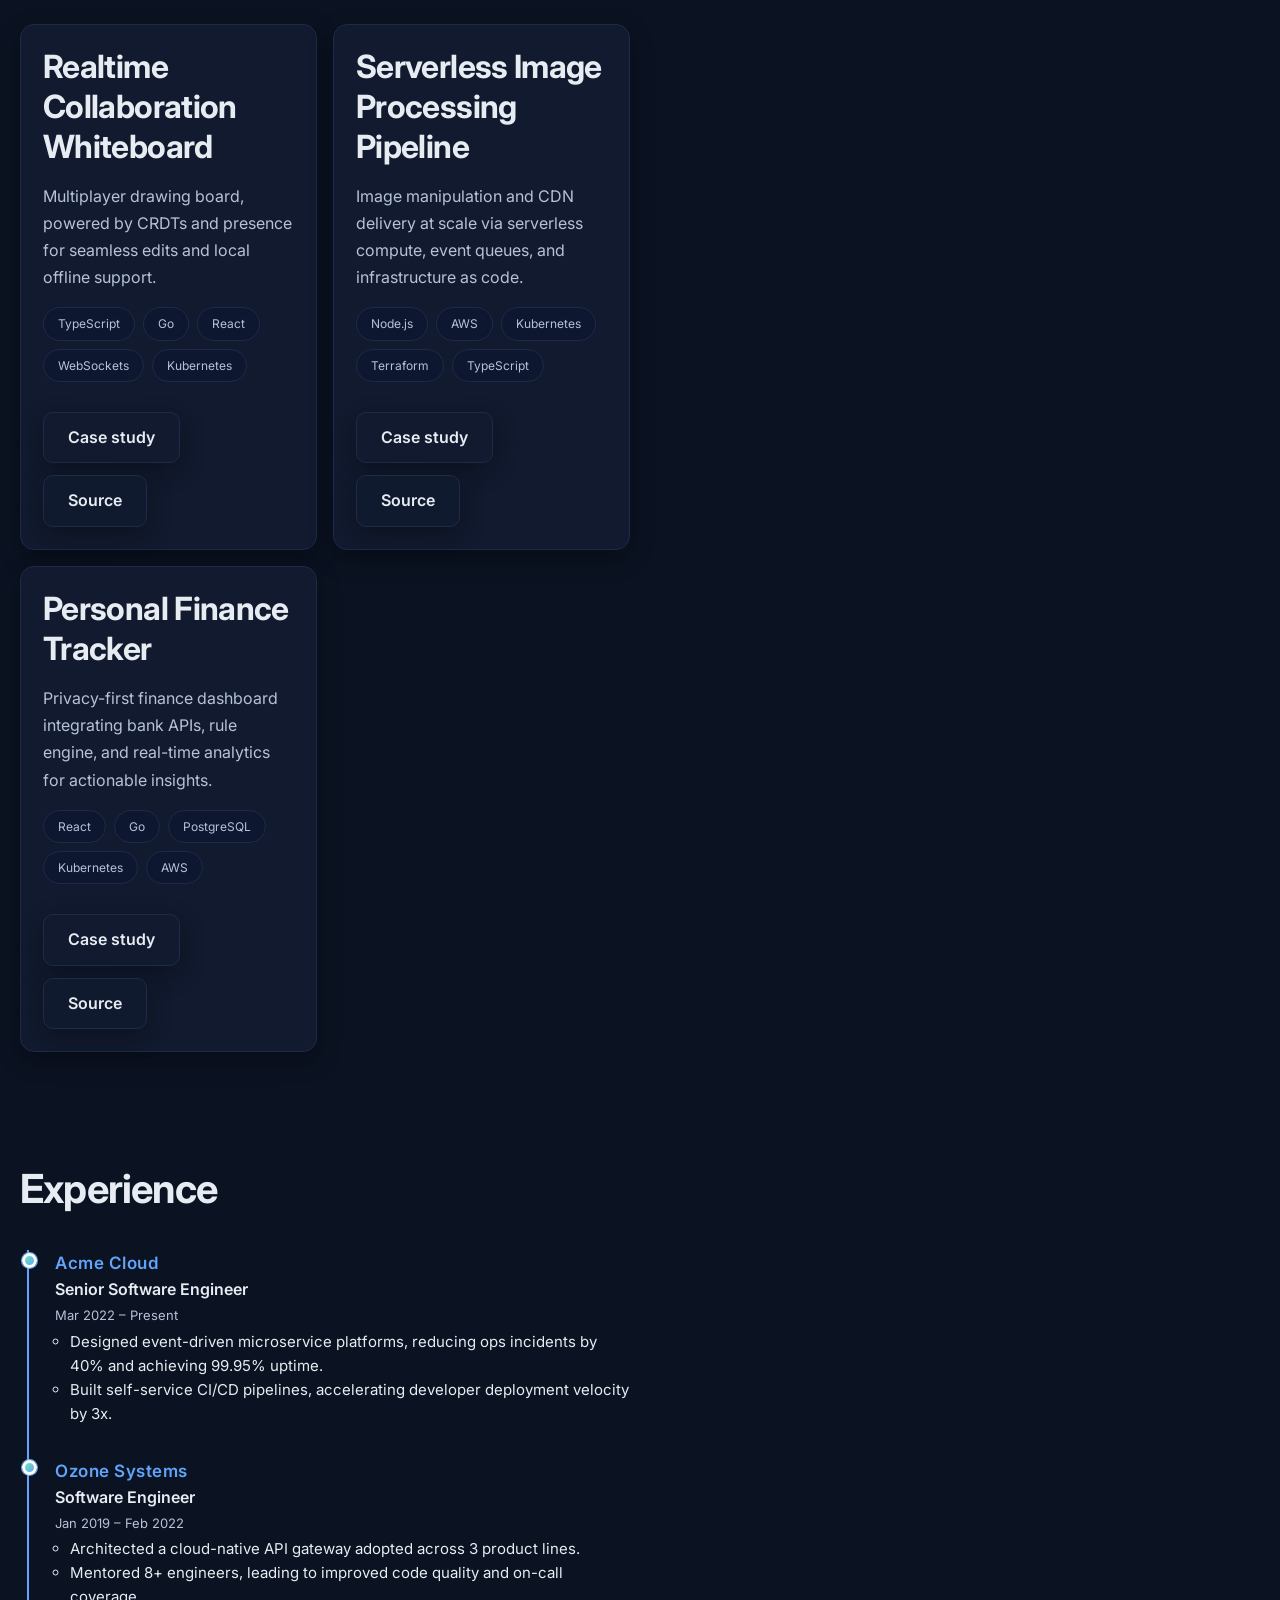
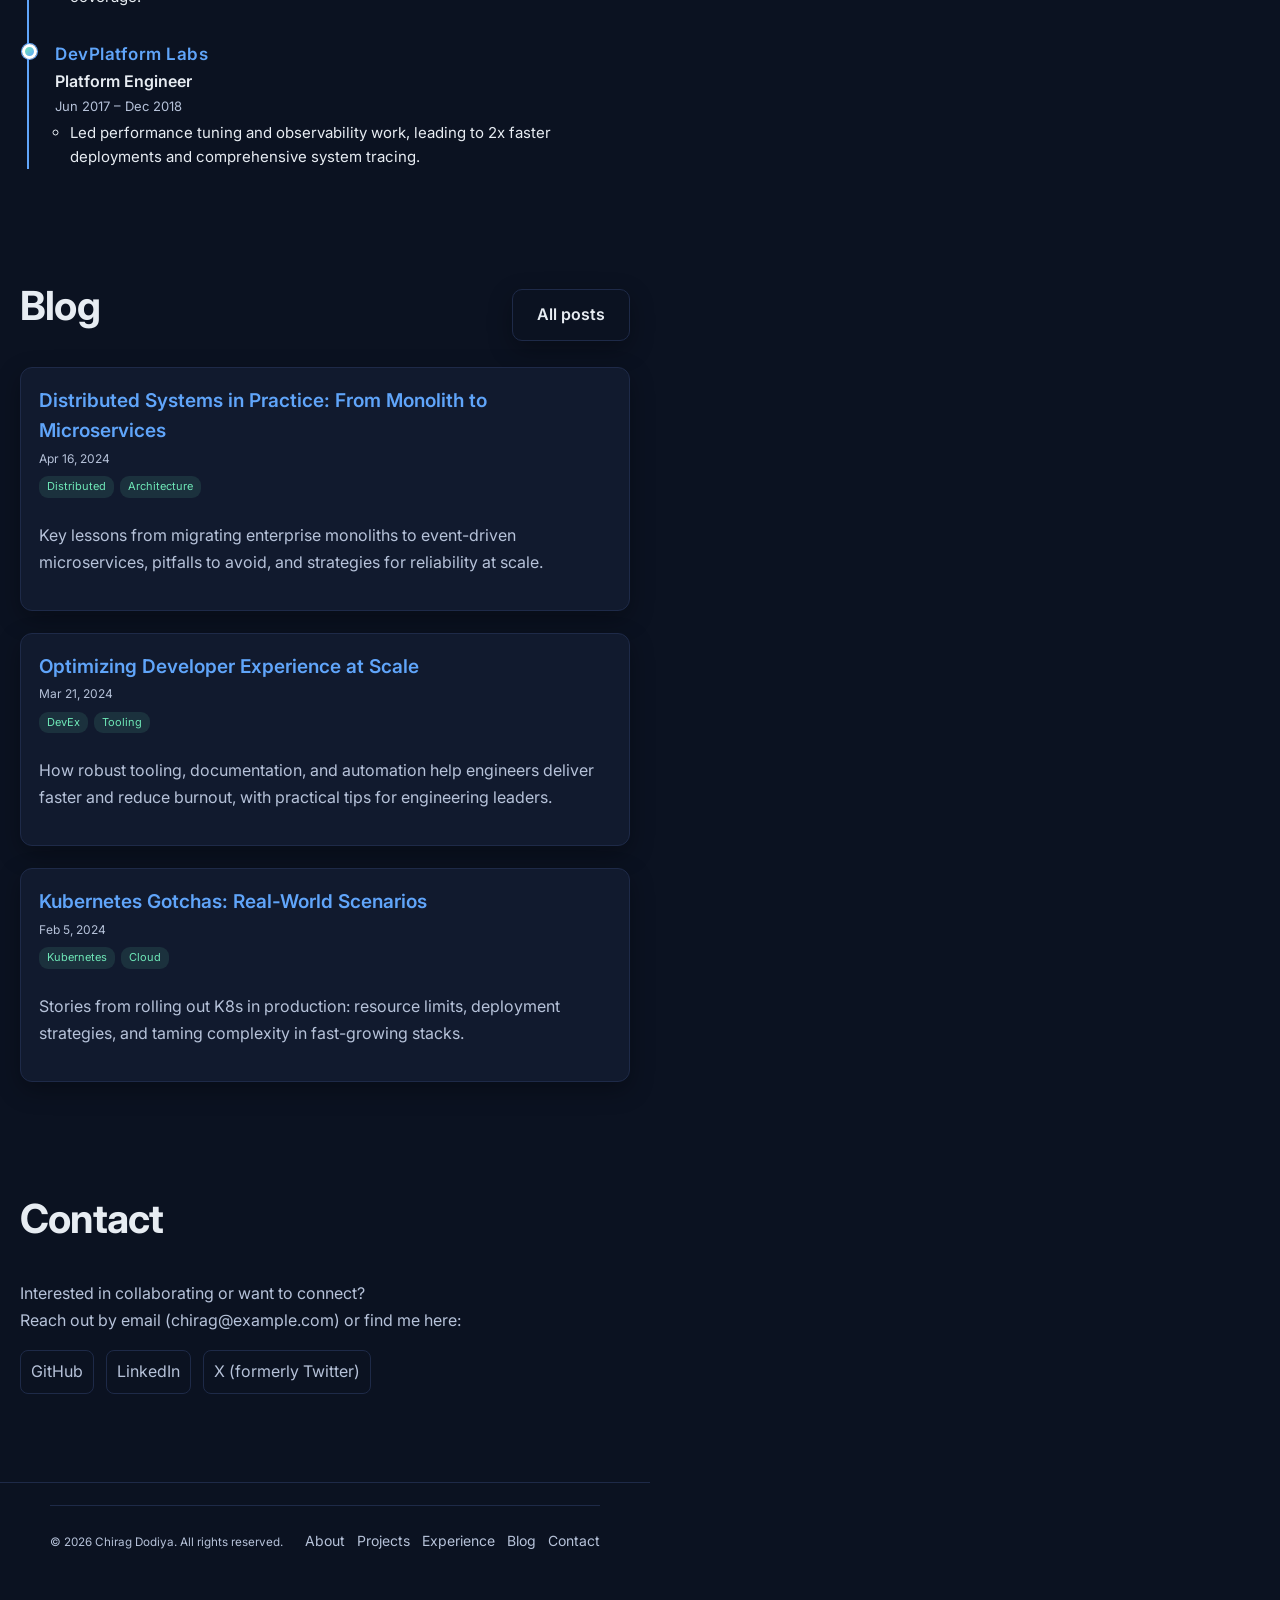
==== commit 6881ade0: "feat: AI fallback rewrite - Transform index.html into the primary personal landing pa..." ====
--- a/index.html
+++ b/index.html
@@ -4,50 +4,55 @@
 <meta charset="utf-8">
 <meta name="viewport" content="width=device-width, initial-scale=1">
 <title>Chirag Dodiya — Senior Software Engineer</title>
-<meta name="description" content="Portfolio and personal website of Chirag Dodiya, a senior software engineer specializing in scalable web platforms, cloud, and developer tooling.">
+<meta name="description" content="Chirag Dodiya is a Senior Software Engineer focused on distributed systems, cloud-native platforms, and developer experience. Explore projects, experience, and contact.">
 <meta name="theme-color" content="#0b1221">
 <link rel="preconnect" href="https://fonts.googleapis.com">
 <link rel="preconnect" href="https://fonts.gstatic.com" crossorigin>
 <link href="https://fonts.googleapis.com/css2?family=Inter:wght@400;600;700&display=swap" rel="stylesheet">
 <link rel="icon" href="favicon.ico">
 <meta property="og:title" content="Chirag Dodiya — Senior Software Engineer">
-<meta property="og:description" content="Portfolio and personal website of Chirag Dodiya, a senior software engineer specializing in scalable web platforms, cloud, and developer tooling.">
+<meta property="og:description" content="Chirag Dodiya is a Senior Software Engineer focused on distributed systems, cloud-native platforms, and developer experience.">
 <meta property="og:type" content="website">
 <meta property="og:url" content="https://yourdomain.com/">
 <meta property="og:image" content="https://yourdomain.com/og-image.jpg">
 <meta name="twitter:card" content="summary_large_image">
+<meta name="twitter:title" content="Chirag Dodiya — Senior Software Engineer">
+<meta name="twitter:description" content="Chirag Dodiya is a Senior Software Engineer focused on distributed systems, cloud-native platforms, and developer experience.">
+<link href="css/styles.css" rel="stylesheet">
 <style>
-:root { --bg:#0b1221; --text:#e7ecf2; --muted:#b6c2d9; --accent:#6ee7b7; --accent-2:#60a5fa; --card:#111a2e; --border:#1e2a48; --shadow:0 8px 24px rgba(0,0,0,.3) }
+:root { --bg:#0b1221; --text:#e7ecf2; --muted:#b6c2d9; --accent:#6ee7b7; --accent-2:#60a5fa; --card:#111a2e; --border:#1e2a48; --shadow:0 8px 24px rgba(0,0,0,.3)}
 *{box-sizing:border-box}
 html,body{margin:0;padding:0;scroll-behavior:smooth;background:var(--bg);color:var(--text);font-family:Inter,system-ui,-apple-system,Segoe UI,Roboto,Helvetica,Arial,"Apple Color Emoji","Segoe UI Emoji"}
 a{color:inherit;text-decoration:none}
 .container{max-width:1100px;margin:0 auto;padding:0 20px}
-header{position:sticky;top:0;backdrop-filter:saturate(150%) blur(6px);background:rgba(11,18,33,.7);border-bottom:1px solid var(--border);z-index:50}
-.nav{display:flex;align-items:center;justify-content:space-between;height:64px}
+header{position:sticky;top:0;backdrop-filter:saturate(150%) blur(6px);background:rgba(11,18,33,.8);border-bottom:1px solid var(--border);z-index:50}
+.site-nav{display:flex;align-items:center;justify-content:space-between;height:64px}
 .brand{display:flex;align-items:center;gap:12px;font-weight:700;letter-spacing:.2px}
 .brand-badge{width:36px;height:36px;border-radius:10px;display:grid;place-items:center;background:linear-gradient(135deg,var(--accent),var(--accent-2));color:#041024;font-weight:800}
-nav ul{display:flex;gap:18px;list-style:none;padding:0;margin:0}
-nav a{padding:8px 10px;border-radius:8px;color:var(--muted)}
-nav a:hover{color:var(--text);background:#0e1a34}
-.hero{padding:96px 0 56px}
-.hero .lead{color:var(--muted);font-size:18px}
-h1{font-size:44px;line-height:1.1;margin:10px 0 14px}
-h2{font-size:28px;margin:0 0 16px}
+.site-nav nav ul{display:flex;gap:18px;list-style:none;padding:0;margin:0}
+.site-nav nav a{padding:8px 10px;border-radius:8px;color:var(--muted);transition:background .15s,color .15s}
+.site-nav nav a:focus-visible{outline:2px solid var(--accent-2);outline-offset:2px}
+.site-nav nav a:hover,.site-nav nav a:active{color:var(--text);background:#111e37}
+.hero{padding:96px 0 64px}
+.hero h1{font-size:46px;line-height:1.1;margin:10px 0 16px;font-family:inherit;font-weight:700;background:linear-gradient(90deg,var(--accent-2),var(--accent));-webkit-background-clip:text;-webkit-text-fill-color:transparent;background-clip:text;text-fill-color:transparent}
+.hero .lead{color:var(--muted);font-size:19px}
 .section{padding:56px 0}
 p{color:var(--muted);line-height:1.7}
-.btns{display:flex;gap:12px;margin-top:22px;flex-wrap:wrap}
-.btn{display:inline-flex;align-items:center;gap:10px;padding:12px 16px;border-radius:10px;border:1px solid var(--border);background:#0f1a2f;color:var(--text);box-shadow:var(--shadow)}
+.btns{display:flex;gap:12px;margin-top:30px;flex-wrap:wrap}
+.btn{display:inline-flex;align-items:center;gap:10px;padding:12px 24px;border-radius:10px;border:1px solid var(--border);background:#0f1a2f;color:var(--text);box-shadow:var(--shadow);font-weight:600;transition:background .15s,color .15s}
 .btn.primary{background:linear-gradient(135deg,var(--accent-2),var(--accent));color:#041024;border-color:transparent}
 .btn.ghost{background:transparent}
+.btn.primary:focus-visible,.btn.ghost:focus-visible,.btn:focus-visible{outline:2px solid var(--accent-2);outline-offset:2px}
+.site-badge{display:inline-block;border-radius:999px;background:rgba(96,165,250,.08);color:var(--accent-2);padding:4px 12px;font-size:12px;margin-right:8px;margin-top:12px;margin-bottom:6px;border:1px solid var(--border);font-weight:600}
 .grid{display:grid;gap:16px}
-.grid.cards{grid-template-columns:repeat(auto-fit,minmax(260px,1fr))}
-.card{background:var(--card);border:1px solid var(--border);border-radius:14px;padding:18px;box-shadow:var(--shadow)}
+.site-card-grid{grid-template-columns:repeat(auto-fit,minmax(270px,1fr))}
+.card{background:var(--card);border:1px solid var(--border);border-radius:14px;padding:22px;box-shadow:var(--shadow)}
 .badges{display:flex;flex-wrap:wrap;gap:8px;margin-top:10px}
-.badge{font-size:12px;padding:6px 8px;border-radius:999px;border:1px solid var(--border);color:var(--muted);background:#0e1730}
+.badge{font-size:12px;padding:6px 14px;border-radius:999px;border:1px solid var(--border);color:var(--muted);background:#0e1730}
 .section-title{display:flex;align-items:baseline;justify-content:space-between;margin-bottom:16px}
 .kicker{color:var(--accent);font-weight:700;letter-spacing:.2px;text-transform:uppercase;font-size:12px}
-.two-col{display:grid;grid-template-columns:1.1fr .9fr;gap:26px}
-@media (max-width:860px){.two-col{grid-template-columns:1fr}header{position:sticky}.hero{padding-top:72px}nav ul{display:none}}
+.two-col{display:grid;grid-template-columns:1.15fr .85fr;gap:36px}
+@media (max-width:860px){.two-col{grid-template-columns:1fr}header{position:sticky}.hero{padding-top:72px}.site-nav nav ul{display:none}}
 .avatar{width:96px;height:96px;border-radius:16px;background:linear-gradient(135deg,var(--accent-2),var(--accent));display:grid;place-items:center;color:#041024;font-weight:900;font-size:28px;box-shadow:var(--shadow)}
 .footer{border-top:1px solid var(--border);padding:24px 0;color:var(--muted)}
 label{font-size:14px;color:var(--muted)}
@@ -58,156 +63,258 @@
 hr.sep{border:none;border-top:1px solid var(--border);margin:26px 0}
 .socials{display:flex;gap:12px;margin-top:8px}
 .socials a{padding:8px 10px;border:1px solid var(--border);border-radius:8px;color:var(--muted)}
+.site-timeline{border-left:2.5px solid var(--accent-2);padding-left:26px;margin-left:7px;margin-top:4px}
+.site-timeline-entry{margin-bottom:32px;position:relative}
+.site-timeline-entry:last-child{margin-bottom:0}
+.site-timeline-dot{position:absolute;width:15px;height:15px;left:-33px;top:2.5px;background:linear-gradient(135deg,var(--accent),var(--accent-2));border-radius:50%;border:3px solid #fff;box-shadow:0 0 0 1px var(--accent-2)}
+.site-timeline-company{font-size:17px;font-weight:600;color:var(--accent-2);letter-spacing:.03em}
+.site-timeline-role{font-weight:600;margin-bottom:2px}
+.site-timeline-dates{font-size:13px;color:var(--muted);margin-bottom:4px}
+.site-timeline-bullets{margin:0 0 0 15px;padding:0;list-style:circle;font-size:15px}
+.section#blog .post-list{display:grid;gap:22px}
+.post-list-article{background:var(--card);border:1px solid var(--border);border-radius:12px;padding:18px;box-shadow:var(--shadow)}
+.post-title{font-size:19px;font-weight:600;margin-bottom:2px;color:var(--accent-2)}
+.post-date{font-size:12px;color:var(--muted)}
+.post-tags{display:inline-flex;gap:6px;margin:8px 0}
+.post-tag{background:rgba(110,231,183,.11);color:var(--accent);font-size:11px;padding:2px 8px;border-radius:9px}
+footer.site-footer{border-top:1px solid var(--border);margin-top:32px;padding:22px 0 10px}
+@media (max-width:700px){.two-col{grid-template-columns:1fr}}
 </style>
 </head>
 <body>
 <header>
-<div class="container nav">
-<div class="brand">
-<div class="brand-badge">CD</div>
-<div>Chirag Dodiya</div>
-</div>
-<nav aria-label="Primary">
-<ul>
-<li><a href="#about">About</a></li>
-<li><a href="#skills">Skills</a></li>
-<li><a href="#projects">Projects</a></li>
-<li><a href="#experience">Experience</a></li>
-<li><a href="#contact">Contact</a></li>
-</ul>
-</nav>
-</div>
+  <div class="container site-nav">
+    <div class="brand">
+      <div class="brand-badge" aria-hidden="true">CD</div>
+      <span>Chirag Dodiya</span>
+    </div>
+    <nav aria-label="Site navigation">
+      <ul>
+        <li><a href="#about">About</a></li>
+        <li><a href="#projects">Projects</a></li>
+        <li><a href="#experience">Experience</a></li>
+        <li><a href="#blog">Blog</a></li>
+        <li><a href="#contact">Contact</a></li>
+      </ul>
+    </nav>
+  </div>
 </header>
 <main>
-<section class="hero">
-<div class="container two-col">
-<div>
-<p class="kicker">Senior Software Engineer</p>
-<h1>Hi, I'm Chirag Dodiya.</h1>
-<p class="lead">I craft scalable, reliable software and developer platforms. I love turning complex problems into elegant, high-impact solutions.</p>
-<div class="btns">
-<a class="btn primary" href="#" data-resume-url="https://yourdomain.com/Chirag-Dodiya-Resume.pdf">Download Resume</a>
-<a class="btn ghost" href="#projects">View Projects</a>
-<a class="btn" href="#contact">Contact Me</a>
-</div>
-<div class="socials">
-<a href="https://github.com/yourusername" aria-label="GitHub">GitHub</a>
-<a href="https://www.linkedin.com/in/yourusername" aria-label="LinkedIn">LinkedIn</a>
-<a href="mailto:chirag@yourdomain.com" aria-label="Email">Email</a>
-</div>
-</div>
-<div style="display:flex; justify-content:flex-end; align-items:flex-start;">
-<div class="avatar" aria-hidden="true">CD</div>
-</div>
-</div>
-</section>
-<section id="about" class="section">
-<div class="container two-col">
-<div>
-<div class="section-title">
-<h2>About</h2>
-</div>
-<p>I'm a senior software engineer focused on building resilient web platforms, APIs, and internal developer tools. I work across the stack—from product discovery and system design to hands-on implementation and production reliability.</p>
-<p>Recent focus areas include platform engineering, type-safe web apps, cloud architecture, and performance optimization.</p>
-</div>
-<div class="card">
-<h3 style="margin-top:0">Highlights</h3>
-<ul>
-<li>Led projects serving 1M+ monthly users with 99.95% uptime</li>
-<li>Designed and shipped event-driven microservices on AWS</li>
-<li>Mentored teams on code quality, testing, and observability</li>
-</ul>
-<hr class="sep">
-<p class="small">Based in Your City · Open to remote-friendly roles and collaborations</p>
-</div>
-</div>
-</section>
-<section id="skills" class="section">
-<div class="container">
-<div class="section-title">
-<h2>Skills</h2>
-<span class="small">Core strengths and tools</span>
-</div>
-<div class="badges">
-<span class="badge">TypeScript</span>
-<span class="badge">JavaScript</span>
-<span class="badge">Python</span>
-<span class="badge">Go</span>
-<span class="badge">React</span>
-<span class="badge">Next.js</span>
-<span class="badge">Node.js</span>
-<span class="badge">GraphQL</span>
-<span class="badge">PostgreSQL</span>
-<span class="badge">MongoDB</span>
-<span class="badge">Redis</span>
-<span class="badge">Docker</span>
-<span class="badge">Kubernetes</span>
-<span class="badge">AWS</span>
-<span class="badge">GCP</span>
-<span class="badge">Terraform</span>
-<span class="badge">CI/CD</span>
-<span class="badge">Jest</span>
-<span class="badge">Playwright</span>
-<span class="badge">System Design</span>
-</div>
-</div>
-</section>
-<section id="projects" class="section">
-<div class="container">
-<div class="section-title">
-<h2>Projects</h2>
-<span class="small">Demo work samples</span>
-</div>
-<div class="grid cards">
-<article class="card">
-<h3 style="margin-top:0">Realtime Collaboration Whiteboard</h3>
-<p>Multiplayer canvas with presence, CRDT syncing, and offline support.</p>
-<div class="badges">
-<span class="badge">TypeScript</span>
-<span class="badge">WebSockets</span>
-<span class="badge">CRDT</span>
-<span class="badge">React</span>
-</div>
-<div class="btns">
-<a class="btn ghost" href="#" aria-label="Live demo">Demo</a>
-<a class="btn" href="#" aria-label="Source code">Source</a>
-</div>
-</article>
-<article class="card">
-<h3 style="margin-top:0">Serverless Image Processing Pipeline</h3>
-<p>On-demand image resize and optimization with CDN-backed caching.</p>
-<div class="badges">
-<span class="badge">AWS Lambda</span>
-<span class="badge">S3</span>
-<span class="badge">CloudFront</span>
-<span class="badge">Terraform</span>
-</div>
-<div class="btns">
-<a class="btn ghost" href="#" aria-label="Live demo">Demo</a>
-<a class="btn" href="#" aria-label="Source code">Source</a>
-</div>
-</article>
-<article class="card">
-<h3 style="margin-top:0">Personal Finance Tracker</h3>
-<p>Privacy-first budgeting app with bank sync, rules, and visual reports.</p>
-<div class="badges">
-<span class="badge">Next.js</span>
-<span class="badge">PostgreSQL</span>
-<span class="badge">Prisma</span>
-<span class="badge">Tailwind</span>
-</div>
-<div class="btns">
-<a class="btn ghost" href="#" aria-label="Live demo">Demo</a>
-<a class="btn" href="#" aria-label="Source code">Source</a>
-</div>
-</article>
-</div>
-</div>
-</section>
-<section id="experience" class="section">
-<div class="container">
-</div>
-</section>
+  <section class="hero site-hero" aria-label="Main introduction">
+    <div class="container two-col">
+      <div>
+        <h1>Building reliable, scalable software.</h1>
+        <p class="lead">Engineer specialized in distributed systems, cloud-native platforms, and developer experience. I enjoy architecting robust backends and empowering teams to deliver excellence.</p>
+        <div class="btns">
+          <a class="btn primary" href="#" aria-label="View Resume">View Resume</a>
+          <a class="btn ghost" href="mailto:chirag@example.com" aria-label="Contact Me">Contact Me</a>
+        </div>
+        <div style="margin-top:19px">
+          <span class="site-badge">Backend</span>
+          <span class="site-badge">Distributed Systems</span>
+          <span class="site-badge">Cloud-Native</span>
+        </div>
+      </div>
+      <div style="display:flex;justify-content:flex-end;align-items:flex-start;">
+        <div class="avatar" aria-hidden="true">CD</div>
+      </div>
+    </div>
+  </section>
+
+  <section id="about" class="section" aria-label="About Chirag Dodiya">
+    <div class="container two-col">
+      <div>
+        <div class="section-title">
+          <h2>About</h2>
+        </div>
+        <p>I'm Chirag Dodiya, a Senior Software Engineer passionate about designing and building distributed, cloud-native systems. My work centers on platform reliability, developer tools, and simplifying complexity for high-velocity teams.</p>
+        <a class="btn ghost" href="about.html" aria-label="More about me" style="margin-top:18px;">More about me</a>
+      </div>
+      <div class="card">
+        <h3 style="margin-top:0">Quick Bio</h3>
+        <ul>
+          <li>Shipped software trusted by thousands of engineers and scaled to millions of users.</li>
+          <li>Architected and deployed microservices, observability platforms, and CI/CD workflows in dynamic cloud environments.</li>
+        </ul>
+        <hr class="sep">
+        <p class="small">Open to impactful collaborations · Based in Mumbai (Remote-friendly)</p>
+      </div>
+    </div>
+  </section>
+
+  <section id="projects" class="section" aria-label="Projects">
+    <div class="container">
+      <div class="section-title">
+        <h2>Projects</h2>
+        <span class="small">Some featured work</span>
+      </div>
+      <div class="grid site-card-grid">
+        <article class="card">
+          <h3 style="margin-top:0">Realtime Collaboration Whiteboard</h3>
+          <p>Multiplayer drawing board, powered by CRDTs and presence for seamless edits and local offline support.</p>
+          <div class="badges">
+            <span class="badge">TypeScript</span>
+            <span class="badge">Go</span>
+            <span class="badge">React</span>
+            <span class="badge">WebSockets</span>
+            <span class="badge">Kubernetes</span>
+          </div>
+          <div class="btns">
+            <a class="btn ghost" href="portfolio-overview.html" aria-label="Case study">Case study</a>
+            <a class="btn" href="https://github.com/your-username/realtime-whiteboard" target="_blank" rel="noopener" aria-label="Source code">Source</a>
+          </div>
+        </article>
+        <article class="card">
+          <h3 style="margin-top:0">Serverless Image Processing Pipeline</h3>
+          <p>Image manipulation and CDN delivery at scale via serverless compute, event queues, and infrastructure as code.</p>
+          <div class="badges">
+            <span class="badge">Node.js</span>
+            <span class="badge">AWS</span>
+            <span class="badge">Kubernetes</span>
+            <span class="badge">Terraform</span>
+            <span class="badge">TypeScript</span>
+          </div>
+          <div class="btns">
+            <a class="btn ghost" href="portfolio-overview.html" aria-label="Case study">Case study</a>
+            <a class="btn" href="https://github.com/your-username/serverless-image-pipeline" target="_blank" rel="noopener" aria-label="Source code">Source</a>
+          </div>
+        </article>
+        <article class="card">
+          <h3 style="margin-top:0">Personal Finance Tracker</h3>
+          <p>Privacy-first finance dashboard integrating bank APIs, rule engine, and real-time analytics for actionable insights.</p>
+          <div class="badges">
+            <span class="badge">React</span>
+            <span class="badge">Go</span>
+            <span class="badge">PostgreSQL</span>
+            <span class="badge">Kubernetes</span>
+            <span class="badge">AWS</span>
+          </div>
+          <div class="btns">
+            <a class="btn ghost" href="portfolio-overview.html" aria-label="Case study">Case study</a>
+            <a class="btn" href="https://github.com/your-username/finance-tracker" target="_blank" rel="noopener" aria-label="Source code">Source</a>
+          </div>
+        </article>
+      </div>
+    </div>
+  </section>
+
+  <section id="experience" class="section" aria-label="Work Experience">
+    <div class="container">
+      <div class="section-title">
+        <h2>Experience</h2>
+      </div>
+      <div class="site-timeline" aria-label="Timeline of experience">
+        <div class="site-timeline-entry">
+          <div class="site-timeline-dot" aria-hidden="true"></div>
+          <div class="site-timeline-company">Acme Cloud</div>
+          <div class="site-timeline-role">Senior Software Engineer</div>
+          <div class="site-timeline-dates">Mar 2022 – Present</div>
+          <ul class="site-timeline-bullets">
+            <li>Designed event-driven microservice platforms, reducing ops incidents by 40% and achieving 99.95% uptime.</li>
+            <li>Built self-service CI/CD pipelines, accelerating developer deployment velocity by 3x.</li>
+          </ul>
+        </div>
+        <div class="site-timeline-entry">
+          <div class="site-timeline-dot" aria-hidden="true"></div>
+          <div class="site-timeline-company">Ozone Systems</div>
+          <div class="site-timeline-role">Software Engineer</div>
+          <div class="site-timeline-dates">Jan 2019 – Feb 2022</div>
+          <ul class="site-timeline-bullets">
+            <li>Architected a cloud-native API gateway adopted across 3 product lines.</li>
+            <li>Mentored 8+ engineers, leading to improved code quality and on-call coverage.</li>
+          </ul>
+        </div>
+        <div class="site-timeline-entry">
+          <div class="site-timeline-dot" aria-hidden="true"></div>
+          <div class="site-timeline-company">DevPlatform Labs</div>
+          <div class="site-timeline-role">Platform Engineer</div>
+          <div class="site-timeline-dates">Jun 2017 – Dec 2018</div>
+          <ul class="site-timeline-bullets">
+            <li>Led performance tuning and observability work, leading to 2x faster deployments and comprehensive system tracing.</li>
+          </ul>
+        </div>
+      </div>
+    </div>
+  </section>
+
+  <section id="blog" class="section" aria-label="Blog">
+    <div class="container">
+      <div class="section-title">
+        <h2>Blog</h2>
+        <a class="btn ghost" href="blog-home.html" aria-label="View all posts">All posts</a>
+      </div>
+      <div class="post-list">
+        <article class="post-list-article">
+          <a href="blog-home.html">
+            <div class="post-title">Distributed Systems in Practice: From Monolith to Microservices</div>
+            <div class="post-date">Apr 16, 2024</div>
+            <div class="post-tags">
+              <span class="post-tag">Distributed</span>
+              <span class="post-tag">Architecture</span>
+            </div>
+            <p>Key lessons from migrating enterprise monoliths to event-driven microservices, pitfalls to avoid, and strategies for reliability at scale.</p>
+          </a>
+        </article>
+        <article class="post-list-article">
+          <a href="blog-home.html">
+            <div class="post-title">Optimizing Developer Experience at Scale</div>
+            <div class="post-date">Mar 21, 2024</div>
+            <div class="post-tags">
+              <span class="post-tag">DevEx</span>
+              <span class="post-tag">Tooling</span>
+            </div>
+            <p>How robust tooling, documentation, and automation help engineers deliver faster and reduce burnout, with practical tips for engineering leaders.</p>
+          </a>
+        </article>
+        <article class="post-list-article">
+          <a href="blog-home.html">
+            <div class="post-title">Kubernetes Gotchas: Real-World Scenarios</div>
+            <div class="post-date">Feb 5, 2024</div>
+            <div class="post-tags">
+              <span class="post-tag">Kubernetes</span>
+              <span class="post-tag">Cloud</span>
+            </div>
+            <p>Stories from rolling out K8s in production: resource limits, deployment strategies, and taming complexity in fast-growing stacks.</p>
+          </a>
+        </article>
+      </div>
+    </div>
+  </section>
+
+  <section id="contact" class="section" aria-label="Contact">
+    <div class="container">
+      <div class="section-title">
+        <h2>Contact</h2>
+      </div>
+      <p>Interested in collaborating or want to connect? <br>
+        Reach out by email (<a href="mailto:chirag@example.com">chirag@example.com</a>) or find me here:
+      </p>
+      <div class="socials" style="margin-top:16px;">
+        <a href="https://github.com/your-username" target="_blank" rel="noopener" aria-label="GitHub">GitHub</a>
+        <a href="https://www.linkedin.com/in/your-username" target="_blank" rel="noopener" aria-label="LinkedIn">LinkedIn</a>
+        <a href="https://x.com/your-username" target="_blank" rel="noopener" aria-label="X (formerly Twitter)">X (formerly Twitter)</a>
+      </div>
+    </div>
+  </section>
 </main>
+<footer class="site-footer" aria-label="Site footer">
+  <div class="container footer">
+    <div style="display:flex;flex-wrap:wrap;gap:22px;justify-content:space-between;align-items:center">
+      <div>
+        <small>&copy; <span id="year"></span> Chirag Dodiya. All rights reserved.</small>
+      </div>
+      <div style="display:flex;gap:12px;flex-wrap:wrap">
+        <a href="#about">About</a>
+        <a href="#projects">Projects</a>
+        <a href="#experience">Experience</a>
+        <a href="#blog">Blog</a>
+        <a href="#contact">Contact</a>
+      </div>
+    </div>
+  </div>
+  <script>
+    document.getElementById('year').textContent = new Date().getFullYear();
+  </script>
+</footer>
 </body>
 </html>
--- a/css/styles.css
+++ b/css/styles.css
@@ -0,0 +1,452 @@
+/* Vendor/reset and Bootstrap overrides preserved above */
+
+/* Custom theme variables for personal-site */
+:root {
+  --bg: #0B1220;
+  --surface: #0F172A;
+  --primary: #6366F1;
+  --accent: #22D3EE;
+  --text: #E5E7EB;
+  --muted: #94A3B8;
+  --border: #1F2937;
+  --ring: rgba(99, 102, 241, 0.45);
+}
+
+/* Base styles */
+body {
+  background-color: var(--bg);
+  background-image: radial-gradient(circle at center, #1C2739 0%, var(--bg) 80%);
+  color: var(--text);
+  font-family: 'Inter', system-ui, -apple-system, BlinkMacSystemFont, "Segoe UI", Roboto, "Helvetica Neue", Arial, sans-serif, "Apple Color Emoji", "Segoe UI Emoji";
+  max-width: 65ch;
+  margin: 0 auto;
+  line-height: 1.6;
+  scroll-behavior: smooth;
+  -webkit-font-smoothing: antialiased;
+  -moz-osx-font-smoothing: grayscale;
+  text-rendering: optimizeLegibility;
+  -webkit-tap-highlight-color: transparent;
+}
+
+@media (prefers-reduced-motion: reduce) {
+  body {
+    scroll-behavior: auto;
+    transition: none !important;
+  }
+}
+
+/* Focus visible outline for accessibility */
+:focus-visible {
+  outline: 2px solid var(--primary);
+  outline-offset: 2px;
+}
+
+/* Typography */
+h1, h2, h3, h4, h5, h6 {
+  font-weight: 700 !important;
+  letter-spacing: -0.02em;
+  color: var(--text);
+  margin-top: 0;
+  margin-bottom: 0.5em;
+  line-height: 1.25;
+}
+
+h1 {
+  font-size: calc(1.75rem + 2vw);
+}
+
+h2 {
+  font-size: calc(1.5rem + 1.25vw);
+}
+
+h3 {
+  font-size: calc(1.25rem + 1vw);
+}
+
+@media (min-width: 640px) {
+  h1 {
+    font-size: 3rem;
+  }
+  h2 {
+    font-size: 2.5rem;
+  }
+  h3 {
+    font-size: 2rem;
+  }
+}
+
+/* Components: Namespaced with .site- to avoid Bootstrap clashes */
+
+/* Container */
+.site-container {
+  max-width: 1140px;
+  padding: 1rem 1.5rem;
+  margin-left: auto;
+  margin-right: auto;
+}
+
+/* Navigation */
+.site-nav {
+  position: sticky;
+  top: 0;
+  width: 100%;
+  background-color: rgba(15, 23, 42, 0.8);
+  backdrop-filter: saturate(180%) blur(12px);
+  z-index: 1100;
+  display: flex;
+  align-items: center;
+  justify-content: space-between;
+  padding: 0.5rem 1.5rem;
+  border-bottom: 1px solid var(--border);
+  font-weight: 600;
+}
+
+.site-nav .brand {
+  font-size: 1.5rem;
+  color: var(--primary);
+  text-decoration: none;
+}
+
+.site-nav .nav-links {
+  display: flex;
+  gap: 1.5rem;
+}
+
+.site-nav .nav-links a {
+  color: var(--text);
+  text-decoration: none;
+  padding: 0.5rem;
+  border-radius: 0.375rem;
+  transition: background-color 0.2s ease, color 0.2s ease;
+}
+
+.site-nav .nav-links a:hover,
+.site-nav .nav-links a:focus-visible {
+  background-color: var(--primary);
+  color: var(--bg);
+  outline-offset: 2px;
+  outline: 2px solid var(--accent);
+  outline-offset: 2px;
+}
+
+/* Mobile nav fallback toggle */
+.site-nav-toggle {
+  display: none;
+  font-size: 1.5rem;
+  color: var(--text);
+  background: none;
+  border: none;
+  cursor: pointer;
+}
+.site-nav-toggle:focus-visible {
+  outline: 2px solid var(--accent);
+  outline-offset: 2px;
+}
+
+/* Responsive nav toggle */
+@media (max-width: 768px) {
+  .site-nav .nav-links {
+    display: none;
+    flex-direction: column;
+    background-color: var(--surface);
+    position: absolute;
+    top: 100%;
+    right: 0;
+    width: 200px;
+    border: 1px solid var(--border);
+    border-radius: 0 0 0.375rem 0.375rem;
+    box-shadow: 0 4px 8px rgba(0,0,0,0.3);
+  }
+  .site-nav .nav-links.show {
+    display: flex;
+  }
+  .site-nav-toggle {
+    display: inline-flex;
+  }
+}
+
+/* Hero section */
+.site-hero {
+  display: flex;
+  flex-direction: column;
+  align-items: center;
+  justify-content: center;
+  padding: 4rem 1rem 6rem;
+  text-align: center;
+  max-width: 900px;
+  margin-left: auto;
+  margin-right: auto;
+}
+
+.site-hero h1 {
+  font-size: 3.5rem;
+  font-weight: 900;
+  background: linear-gradient(90deg, var(--primary), var(--accent));
+  -webkit-background-clip: text;
+  -webkit-text-fill-color: transparent;
+  margin-bottom: 0.5rem;
+  letter-spacing: -0.03em;
+}
+
+.site-hero p {
+  font-size: 1.25rem;
+  color: var(--muted);
+  max-width: 600px;
+  margin-bottom: 2rem;
+}
+
+.site-hero .site-btn {
+  margin: 0 0.5rem;
+}
+
+/* Section */
+.site-section {
+  padding: 3rem 1rem;
+  margin-left: auto;
+  margin-right: auto;
+  max-width: 900px;
+}
+
+/* Card and Grid */
+.site-card-grid {
+  display: grid;
+  grid-template-columns: 1fr;
+  gap: 1.5rem;
+}
+
+@media (min-width: 640px) {
+  .site-card-grid {
+    grid-template-columns: repeat(2, 1fr);
+  }
+}
+
+@media (min-width: 1024px) {
+  .site-card-grid {
+    grid-template-columns: repeat(3, 1fr);
+  }
+}
+
+.site-card {
+  background-color: var(--surface);
+  border: 1px solid var(--border);
+  border-radius: 0.5rem;
+  padding: 1.5rem;
+  box-shadow: 0 0 0 rgba(0,0,0,0);
+  transition: box-shadow 0.2s ease, transform 0.15s ease;
+}
+
+.site-card:hover,
+.site-card:focus-within {
+  box-shadow: 0 10px 20px var(--ring);
+  transform: translateY(-5px);
+  outline: none;
+  border-color: var(--primary);
+  box-shadow: 0 0 0 3px var(--ring);
+  z-index: 1;
+}
+
+.site-card:focus-visible {
+  outline: 2px solid var(--accent);
+  outline-offset: 2px;
+  border-color: var(--accent);
+}
+
+/* Badge */
+.site-badge {
+  display: inline-block;
+  background-color: var(--primary);
+  color: var(--bg);
+  font-weight: 700;
+  font-size: 0.65rem;
+  text-transform: uppercase;
+  border-radius: 9999px;
+  padding: 0.15em 0.6em;
+  letter-spacing: 0.05em;
+  user-select: none;
+  white-space: nowrap;
+}
+
+/* Buttons */
+.site-btn {
+  display: inline-flex;
+  align-items: center;
+  justify-content: center;
+  font-weight: 600;
+  font-size: 1rem;
+  line-height: 1.5;
+  padding: 0.5rem 1.25rem;
+  border-radius: 0.375rem;
+  border: 2px solid transparent;
+  cursor: pointer;
+  transition: all 0.2s ease;
+  min-width: 120px;
+  text-decoration: none;
+  user-select: none;
+  white-space: nowrap;
+}
+
+.site-btn-primary {
+  background-color: var(--primary);
+  color: var(--bg);
+  border-color: var(--primary);
+}
+
+.site-btn-primary:hover,
+.site-btn-primary:focus-visible {
+  background-color: var(--accent);
+  border-color: var(--accent);
+  color: var(--bg);
+  outline-offset: 2px;
+  outline: 2px solid var(--ring);
+}
+
+.site-btn-ghost {
+  background-color: transparent;
+  color: var(--primary);
+  border-color: var(--primary);
+}
+
+.site-btn-ghost:hover,
+.site-btn-ghost:focus-visible {
+  background-color: var(--primary);
+  color: var(--bg);
+  border-color: var(--primary);
+  outline-offset: 2px;
+  outline: 2px solid var(--ring);
+}
+
+/* Timeline */
+.site-timeline {
+  position: relative;
+  margin-left: 1rem;
+  padding-left: 2rem;
+  border-left: 2px solid var(--border);
+}
+
+.site-timeline-item {
+  position: relative;
+  margin-bottom: 2rem;
+}
+
+.site-timeline-item::before {
+  content: '';
+  position: absolute;
+  left: -11px;
+  top: 0.25rem;
+  width: 16px;
+  height: 16px;
+  background-color: var(--surface);
+  border: 2px solid var(--primary);
+  border-radius: 50%;
+  box-shadow: 0 0 6px var(--ring);
+  transition: background-color 0.3s ease, border-color 0.3s ease;
+}
+
+.site-timeline-item:last-child {
+  margin-bottom: 0;
+}
+
+/* Footer */
+.site-footer {
+  max-width: 1140px;
+  margin: 3rem auto 1rem;
+  padding: 1rem 1.5rem;
+  border-top: 1px solid var(--border);
+  color: var(--muted);
+  font-size: 0.875rem;
+  display: flex;
+  justify-content: center;
+  gap: 1rem;
+}
+
+.site-footer a {
+  color: var(--muted);
+  text-decoration: none;
+  transition: color 0.2s ease;
+}
+
+.site-footer a:hover,
+.site-footer a:focus-visible {
+  color: var(--primary);
+  outline-offset: 2px;
+  outline: 2px solid var(--ring);
+}
+
+/* Utilities */
+/* Minimal spacing utilities */
+.mt-1 { margin-top: 0.25rem !important; }
+.mt-2 { margin-top: 0.5rem !important; }
+.mt-3 { margin-top: 1rem !important; }
+.mb-1 { margin-bottom: 0.25rem !important; }
+.mb-2 { margin-bottom: 0.5rem !important; }
+.mb-3 { margin-bottom: 1rem !important; }
+
+/* Screen reader only */
+.sr-only, .visually-hidden {
+  position: absolute !important;
+  width: 1px !important;
+  height: 1px !important;
+  padding: 0 !important;
+  margin: -1px !important;
+  overflow: hidden !important;
+  clip: rect(0, 0, 0, 0) !important;
+  white-space: nowrap !important;
+  border: 0 !important;
+}
+
+/* Text muted */
+.text-muted {
+  color: var(--muted) !important;
+}
+
+/* Kicker (small uppercase label) */
+.kicker {
+  font-size: 0.75rem;
+  text-transform: uppercase;
+  font-weight: 700;
+  letter-spacing: 0.1em;
+  color: var(--accent);
+  margin-bottom: 0.25em;
+  display: inline-block;
+}
+
+/* Eyebrow (small gray label) */
+.eyebrow {
+  font-size: 0.8rem;
+  color: var(--muted);
+  letter-spacing: 0.05em;
+  margin-bottom: 0.25em;
+  display: block;
+}
+
+/* Responsive breakpoints for sections and grids */
+@media (max-width: 640px) {
+  .site-container {
+    padding-left: 1rem;
+    padding-right: 1rem;
+  }
+  .site-section {
+    padding: 2rem 1rem;
+    max-width: 100%;
+  }
+}
+
+@media (min-width: 768px) {
+  .site-container {
+    padding-left: 1.5rem;
+    padding-right: 1.5rem;
+  }
+  .site-section {
+    padding: 3rem 1.5rem;
+  }
+}
+
+@media (min-width: 1024px) {
+  .site-container {
+    padding-left: 2rem;
+    padding-right: 2rem;
+  }
+  .site-section {
+    padding: 4rem 2rem;
+  }
+}
